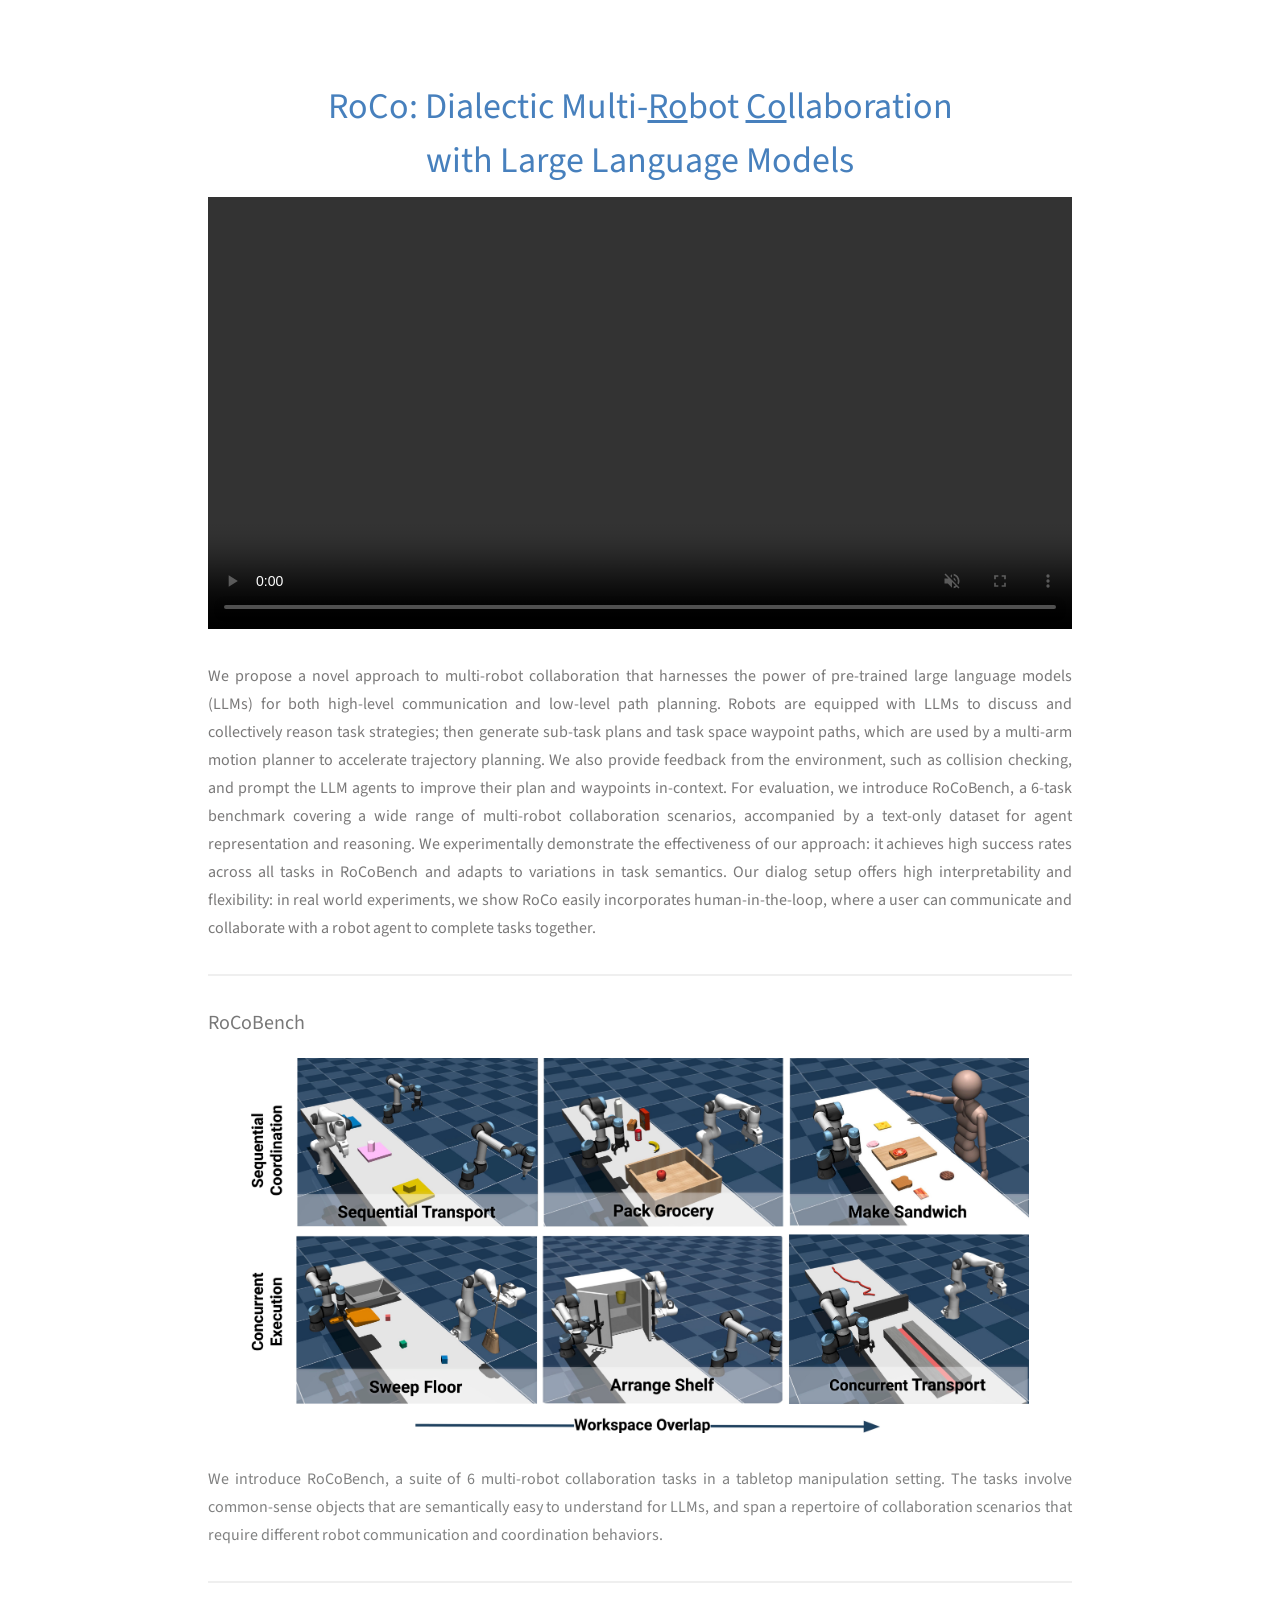
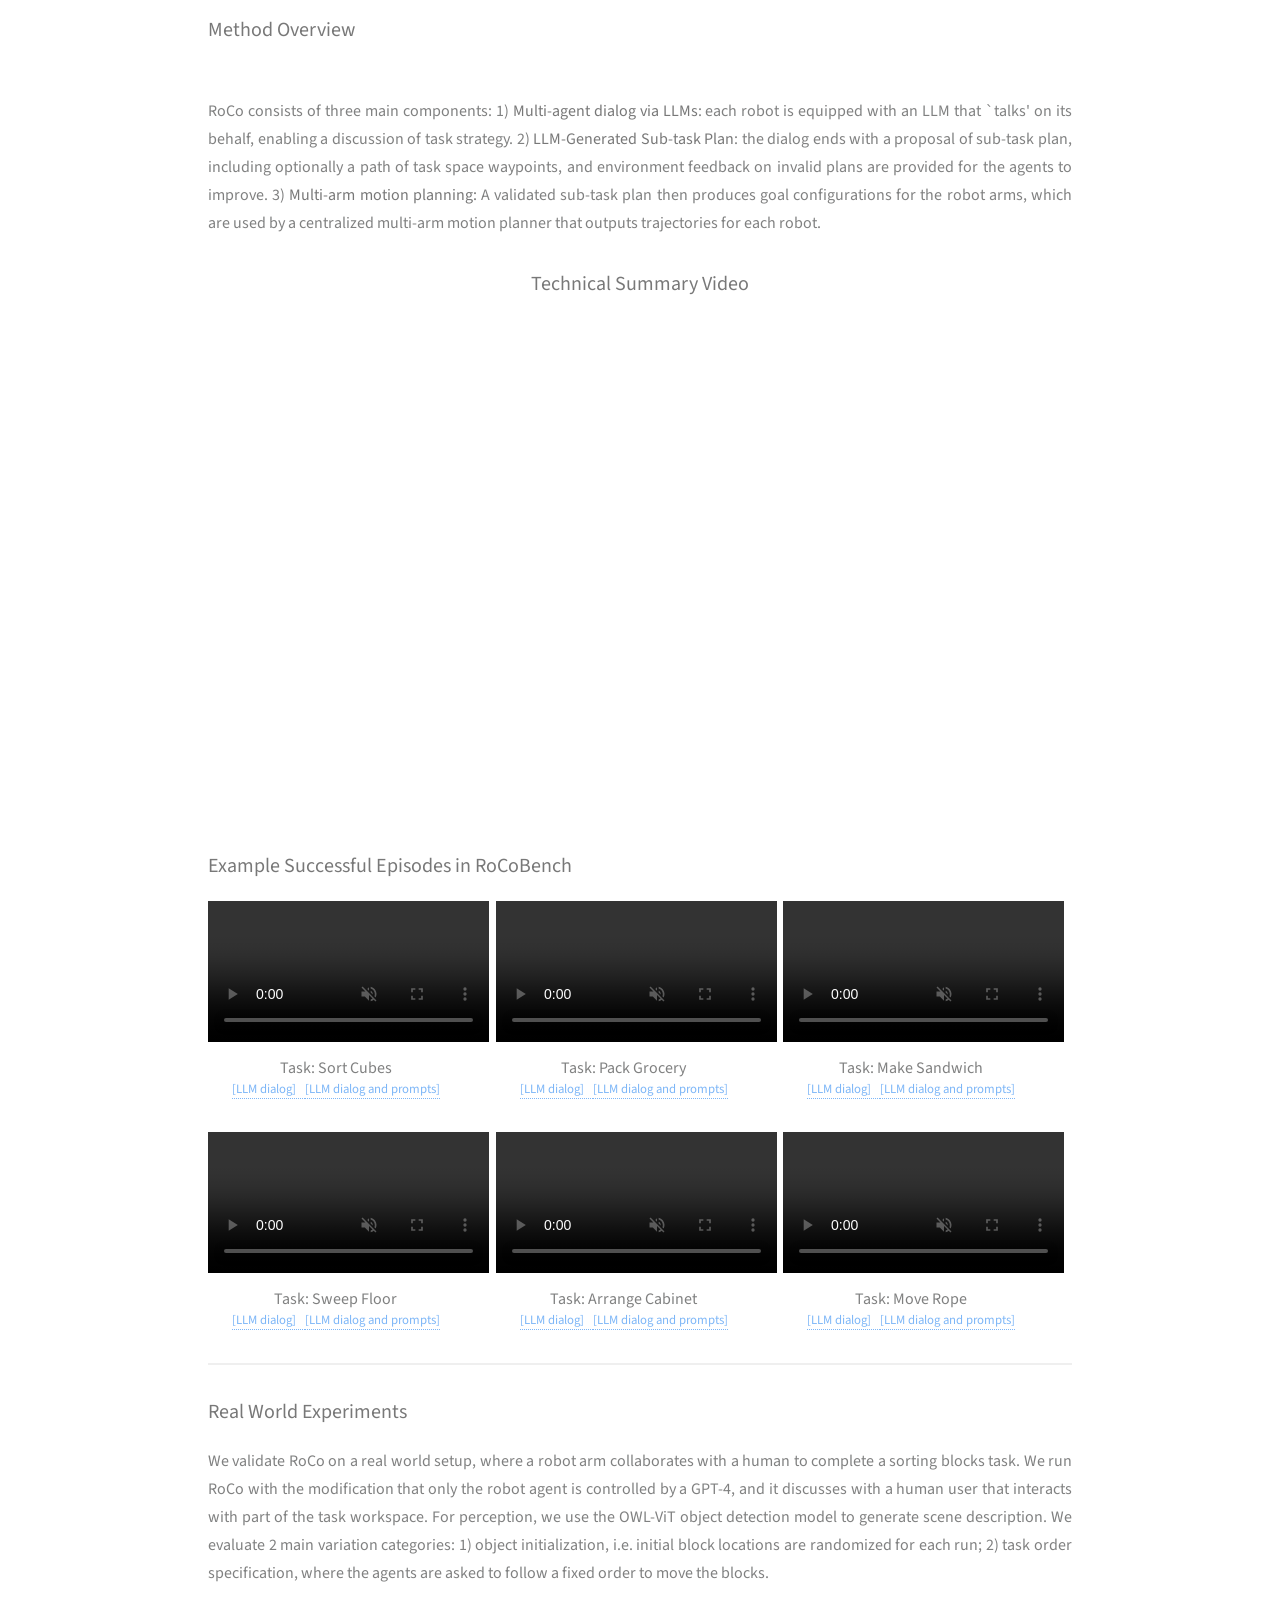
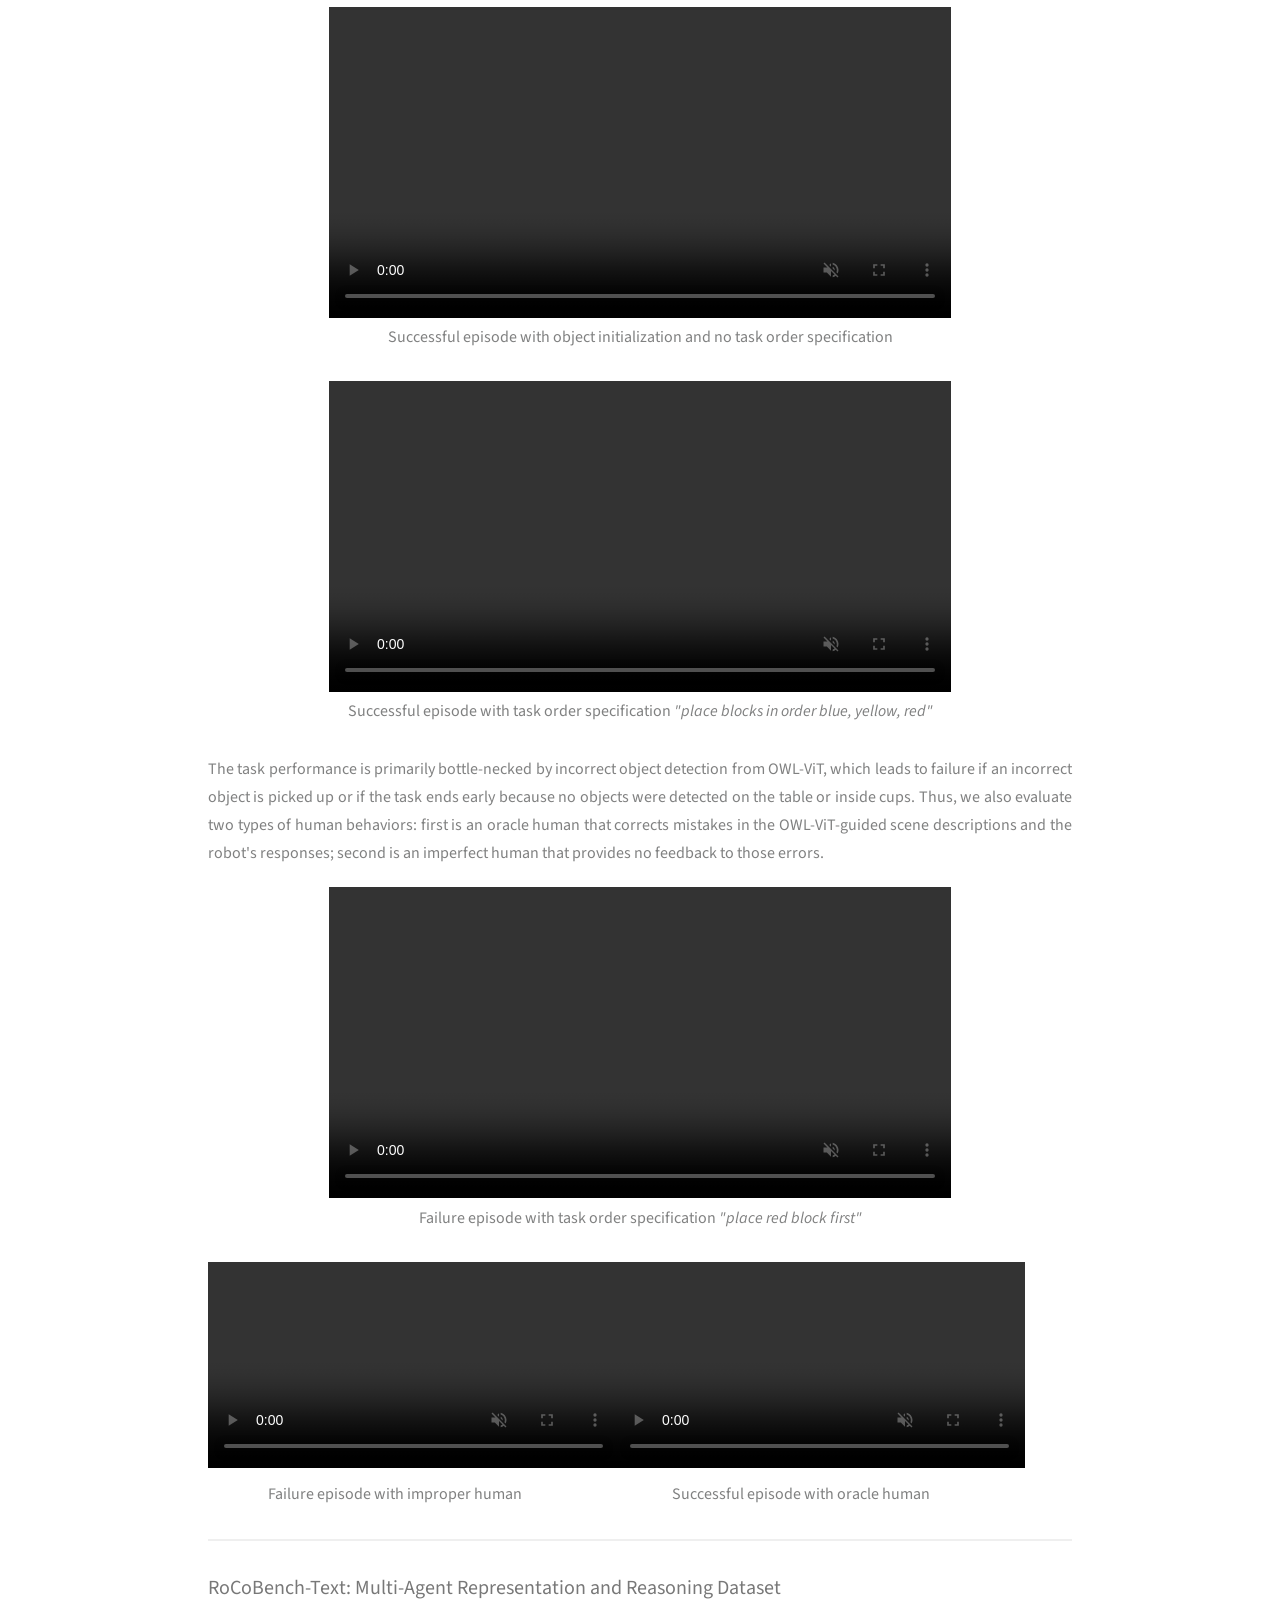
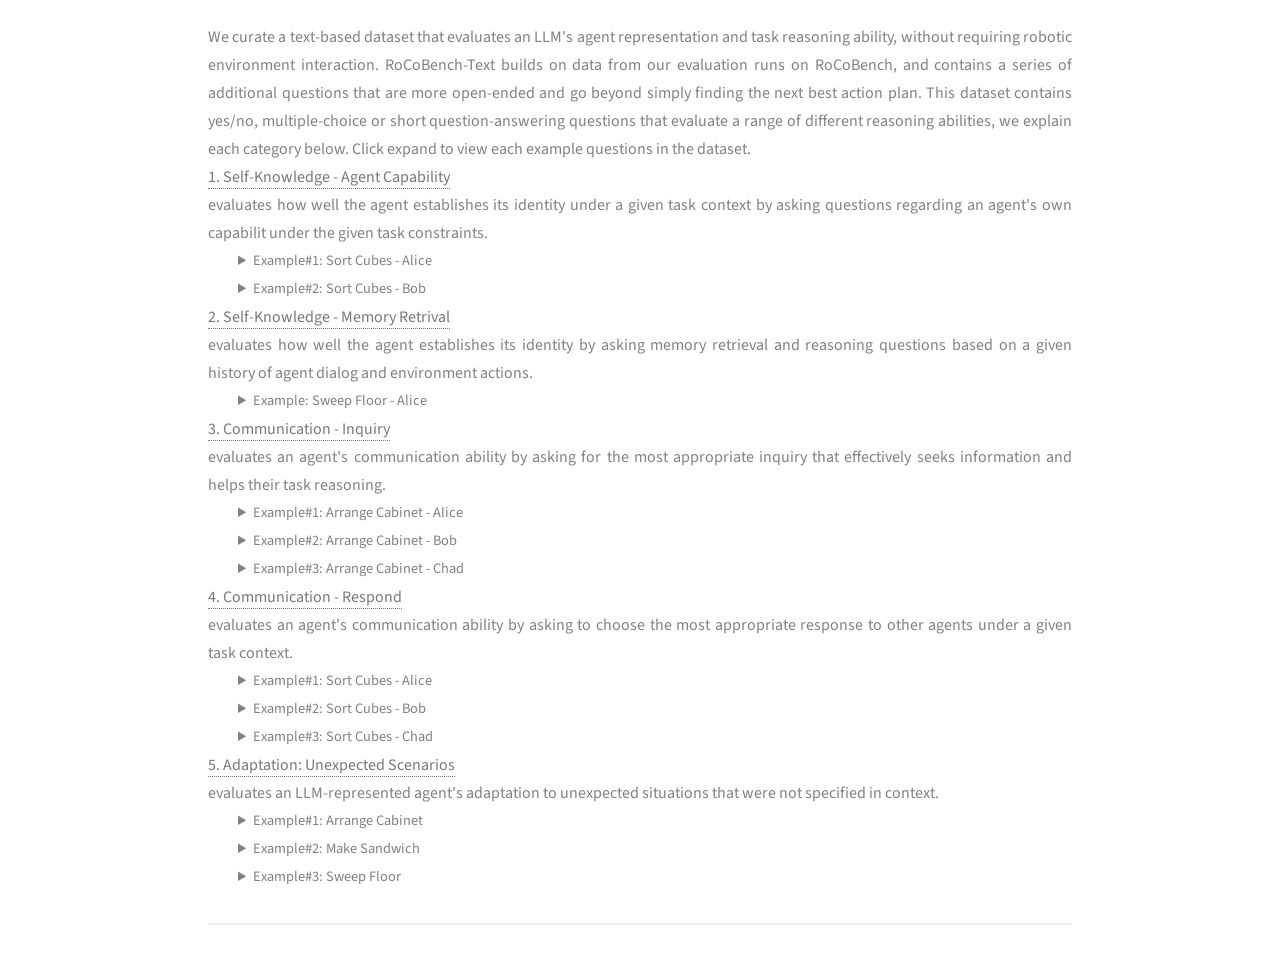
==== index.html @ efebc36d "small update" ====
<!DOCTYPE HTML>
<html>
	<head>
		<title>RoCo: Dialectic Multi-Robot Collaboration with Large Language Models</title>
		<link rel="icon" type="image/x-icon" href="favicon.ico?v=1"/>
		<meta charset="utf-8" />
		 <meta name="viewport" content="width=1000">
		<link rel="stylesheet" href="assets/css/main.css" />
		<!-- Global site tag (gtag.js) - Google Analytics -->
		<script async src="https://www.googletagmanager.com/gtag/js?id=G-W89SB0LDFH"></script>
		<script>
		window.dataLayer = window.dataLayer || [];
		function gtag(){dataLayer.push(arguments);}
		gtag('js', new Date());

		gtag('config', 'G-W89SB0LDFH');
		</script>

		<meta property="og:url"           content="https://project-roco.github.io" />
	    <meta property="og:type"          content="website" />
	    <meta property="og:title"         content="RoCo: Dialectic Multi-Robot Collaboration \\ with Large Language Models" />
	    <meta property="og:description"   content="Muli-robot collaboration using LLMs" />

	</head>
	<body id="top">

		<!-- Main -->
			<div id="main" style="padding-bottom:1em; padding-top: 5em; width: 60em; max-width: 70em; margin-left: auto; margin-right: auto; text-align: justify; color: #808181">
					<section id="four">
 
						<h1 style="text-align: center; color: #4780bd; font-size: 225%; margin-bottom: 0.25em;">RoCo: Dialectic Multi-<u>Ro</u>bot <u>Co</u>llaboration <br/> with Large Language Models</h1>
						<!-- TODO: remove names for submission!!!  -->
						<!-- <h3 style="text-align: center;">
							<a href="https://mandizhao.github.io">Mandi Zhao, &nbsp  </a>  
							<a href="https://www.linkedin.com/in/shreeyajain/">Shreeya Jain,  &nbsp  </a>
							<a href="https://www.cs.columbia.edu/~shurans/">Shuran Song  </a>
						</h3> -->

						<!-- <h3 style="text-align: center;"><p>Columbia University</p></h3> -->
						
						<!-- <h3 style="text-align: center;">
							<a href="https://arxiv.org/abs/2307.04738">Paper</a> | 
							&nbsp <a href="https://github.com/MandiZhao/robot-collab">Code</a>
						</p> -->
						
					    <span class="image fit" style="max-width: 100%; margin-top: 0.5em; margin-bottom: 1.5em; margin-left: auto; margin-right: auto">
							<!-- <img src="images/teaser.jpg" alt="" /> -->
							<video controls autoplay muted playsinline style="width: 100%;">
								<source src="roco-teaser-video-small.mp4" > </video>
						</span>
						<p style="color: #797878;"> We propose a novel approach to multi-robot collaboration that harnesses the power of pre-trained large language models (LLMs) for both high-level communication and low-level path planning. Robots are equipped with LLMs to discuss and collectively reason task strategies; then generate sub-task plans and task space waypoint paths, which are used by a multi-arm motion planner to accelerate trajectory planning. 
							We also provide feedback from the environment, such as collision checking, and prompt the LLM agents to improve their plan and waypoints in-context. For evaluation, we introduce RoCoBench, a 6-task benchmark covering a wide range of multi-robot collaboration scenarios, accompanied by a text-only dataset for agent representation and reasoning. 
							We experimentally demonstrate the effectiveness of our approach: it achieves high success rates across all tasks in RoCoBench and adapts to variations in task semantics. Our dialog setup offers high interpretability and flexibility: in real world experiments, we show RoCo easily incorporates human-in-the-loop, where a user can communicate and collaborate with a robot agent to complete tasks together.
						</p>
					  
						<!-- <h3>Paper & Code</h3> -->

						

						<!-- <div class="12u$"><a href="/"><span class="image fit" style="border: 1px solid; border-color: #888888;"><img src="images/paper-thumbnail.jpeg" alt="" /></span></a></div> -->
						
						<!-- Code is available on <a href="/">GitHub</a>. -->
						
						<!-- <hr>
						<h3>Team</h3>
						<section>
							<div class="box alt" style="margin-bottom: 1em;">
								<div class="row 50% uniform" style="width: 90%;">
									<div class="2u" style="font-size: 0.7em; line-height: 1.5em; text-align: center;"><a href="https://mandizhao.github.io/"><span class="image fit" style="margin-bottom: 0.5em;"><img src="images/mandi_thumbnail.jpg" alt="" style="border-radius: 50%;" /></span>Mandi Zhao</a></div>

									<div class="2u" style="font-size: 0.7em; line-height: 1.5em; text-align: center;"><a href="https://www.linkedin.com/in/shreeyajain/"><span class="image fit" style="margin-bottom: 0.5em;"><img src="images/shreeya_thumbnail.jpg" alt="" style="border-radius: 50%;" /></span>Shreeya Jain</a></div>
									
									<div class="2u" style="font-size: 0.7em; line-height: 1.5em; text-align: center;"><a href="https://www.cs.columbia.edu/~shurans/"><span class="image fit" style="margin-bottom: 0.5em;"><img src="images/shuran_thumbnail.jpg" alt="" style="border-radius: 50%;" /></span>Shuran Song</a></div>
									
								</div>
							</div>
						</section>
			 

						<hr>
						<h3>BibTeX</h3>
						<pre><code>
							@ </code></pre>

						<hr>
						<div class="row">
							<div class="12u$ 12u$(xsmall)" style="text-align: center;">
								<h3>Technical Summary Video</h3>
								<iframe id="match-video" width="640" height="360" style="margin-bottom: 2em; margin-left: auto; margin-right: auto; display:block;" src="https://www.youtube.com/embed/EJ98xBJZ9ek" frameborder="0" allowfullscreen></iframe>
							</div>
						</div> -->
						<hr>
						<h3>RoCoBench </h3>
						<div class="12u$">
							<span class="image fit" style="max-width: 90%; border: 0px solid; border-color: #888888; margin-left: auto; margin-right: auto">
								<img src="images/teaser.jpg" alt=""> 
							</span>
						</div>
						<p>
							We introduce RoCoBench, a suite of 6 multi-robot collaboration tasks in a tabletop manipulation setting. The tasks involve common-sense objects that are semantically easy to understand for LLMs, and span a repertoire of collaboration scenarios that require different robot communication and coordination behaviors.
						</p>
						
						<hr>
						<h3>Method Overview</h3>
						<div class="12u$">
							<span class="image fit" style="max-width: 100%; border: 0px solid; border-color: #888888; margin-left: auto; margin-right: auto">
								<img src="images/roco-method.jpg" alt="">
								<!-- <video controls autoplay muted playsinline style="width: 110%;" >
									<source src="roco-video-fig1.m4v" >
								</video> -->
					
							</span>
						</div>
						<p>
							RoCo consists of three main components: 1) <b>Multi-agent dialog via LLMs</b>: each robot is equipped with an LLM that `talks' on its behalf, enabling a discussion of task strategy. 2) <b>LLM-Generated Sub-task Plan</b>: the dialog ends with a proposal of sub-task plan, including optionally a path of task space waypoints, and environment feedback on invalid plans are provided for the agents to improve. 3) <b>Multi-arm motion planning:</b> A validated sub-task plan then produces goal configurations for the robot arms, which are used by a centralized multi-arm motion planner that outputs trajectories for each robot.
						</p>

						<div class="row">
							<div class="12u$ 12u$(xsmall)" style="text-align: center;">
								<h3>Technical Summary Video</h3>
								<!-- <iframe id="match-video" width="640" height="360" style="margin-bottom: 2em; margin-left: auto; margin-right: auto; display:block;" 
								src="https://www.youtube.com/embed/NoaDMlbrrWY" frameborder="0" allowfullscreen>
								</iframe> -->
								<iframe id="match-video" width="900" height="500" 
								style="margin-bottom: 2em; margin-left: auto; margin-right: auto; display:block; text-align: center; align-items: center; justify-content: center;" 
								src="https://www.youtube.com/embed/OW2bXeb80eE" frameborder="0" allowfullscreen>
								</iframe>
								
							</div>
						</div>

						
						<h3>Example Successful Episodes in RoCoBench</h3>
								<!-- <p>
								In this task, the robot needs to 
								<br>① Pickup a randomly placed mug and place it lip down (marked orange).
								<br>② Rotate the mug such that its handle is pointing left.
								</p>
								<video controls muted style="width: 97.6%; margin-left: 0%;" preload="metadata"><source src="videos/mug_flipping_20_web.mp4" type="video/mp4"> </video> -->
								<div class="box alt" style="margin-bottom: 1em;">
									<div class="row 33% uniform" style="width: 100%;">
										<div class="2u" style="font-size: 1em; line-height: 1.5em; text-align: center; width: 33.3%">
											<span class="image fit" style="margin-bottom: 0.5em;">
												<video controls autoplay muted playsinline style="width: 110%;" >
													<source src="demos/demo_sort_dialog_seed2/video_step_3_full_episode_6seconds.m4v" > </video>
											</span>
											Task: Sort Cubes
											<br>
											<h4 style="font-size: 0.8em; color: #7db6f7">
												<a href="demos/demo_sort_dialog_seed2/response_only.html">[LLM dialog] &nbsp 
											    <a href="demos/demo_sort_dialog_seed2/full_prompt_and_response.html">[LLM dialog and prompts]</a> 
											</h4>
											 
										</div>
										
										<div class="2u" style="font-size: 1em; line-height: 1.5em; text-align: center; width: 33.3%">
											<span class="image fit" style="margin-bottom: 0.5em;">
												<video controls autoplay muted playsinline style="width: 110%;">
													<source src="demos/demo_pack_dialogNoHistory_seed1/video_step_7_full_episode_6seconds.m4v" > </video>
											</span>
											Task: Pack Grocery
											<br>
											<h4 style="font-size: 0.8em; color: #7db6f7">
												<a href="demos/demo_pack_dialogNoHistory_seed1/response_only.html">[LLM dialog]  &nbsp
												<a href="demos/demo_pack_dialogNoHistory_seed1/full_prompt_and_response.html">[LLM dialog and prompts]</a>
											</h4> 
										</div>

										<div class="2u" style="font-size: 1em; line-height: 1.5em; text-align: center; width: 33.3%">
											<span class="image fit" style="margin-bottom: 0.5em;">
												<video controls autoplay muted playsinline style="width: 110%;">
													<source src="demos/demo_sandwich_dialog_seed8/video_step_7_full_episode_6seconds.m4v" > </video>
											</span>
											Task: Make Sandwich
											<br>
											<h4 style="font-size: 0.8em; color: #7db6f7">
												<a href="demos/demo_sandwich_dialog_seed8/response_only.html">[LLM dialog]  &nbsp
												<a href="demos/demo_sandwich_dialog_seed8/full_prompt_and_response.html" >[LLM dialog and prompts]</a>
											</h4>
											 
										</div>
							
									</div>
								</div> 
								<div class="box alt" style="margin-bottom: 1em;">
									<div class="row 30% uniform" style="width: 100%;">
										<div class="2u" style="font-size: 1em; line-height: 1.5em; text-align: center; width: 33.3%">
											<span class="image fit" style="margin-bottom: 0.5em;">
												<video controls autoplay muted playsinline style="width: 110%;" >
													<source src="demos/demo_sweep_dialog_seed0/video_step_6_full_episode_6seconds.m4v" > </video>
											</span>
											Task: Sweep Floor
											<br>
											<h4 style="font-size: 0.8em; color: #7db6f7">
												<a href="demos/demo_sweep_dialog_seed0/response_only.html">[LLM dialog]  &nbsp
												<a href="demos/demo_sweep_dialog_seed0/full_prompt_and_response.html">[LLM dialog and prompts]</a>
											</h4>
										</div>
										
										<div class="2u" style="font-size: 1em; line-height: 1.5em; text-align: center; width: 33.3%">
											<span class="image fit" style="margin-bottom: 0.5em;">
												<video controls autoplay muted playsinline style="width: 110%;">
													<source src="demos/demo_cabinet_dialog_seed5/video_step_3_full_episode_6seconds.m4v" > </video>
											</span>
											Task: Arrange Cabinet
											<br>
											<h4 style="font-size: 0.8em; color: #7db6f7">
												<a href="demos/demo_cabinet_dialog_seed5/response_only.html">[LLM dialog]  &nbsp
												<a href="demos/demo_cabinet_dialog_seed5/full_prompt_and_response.html">[LLM dialog and prompts]</a>
											</h4>
										</div>

										<div class="2u" style="font-size: 1em; line-height: 1.5em; text-align: center; width: 33.3%">
											<span class="image fit" style="margin-bottom: 0.5em;">
												<video controls autoplay muted playsinline style="width: 110%;">
													<source src="demos/demo_rope_dialog_seed4/video_step_2_full_episode_6seconds.m4v" > </video>
											</span>
											Task: Move Rope
											<br>
											<h4 style="font-size: 0.8em; color: #7db6f7">
												<a href="demos/demo_rope_dialog_seed4/response_only.html">[LLM dialog]  &nbsp
												<a href="demos/demo_rope_dialog_seed4/full_prompt_and_response.html">[LLM dialog and prompts]</a>
											</h4>
										</div>
							
									</div>
								</div>
						<hr>
						<h3>Real World Experiments</h3>
						<div style="margin-bottom:20px">
							We validate RoCo on a real world setup, where a robot arm collaborates with a human to complete a sorting blocks task.
							We run RoCo with the modification that only the robot agent is controlled by a GPT-4, and it discusses with a human user that interacts with part of the task workspace.  
							For perception, we use the OWL-ViT object detection model to generate scene description.
							We evaluate 2 main variation categories: 1) object initialization, i.e. initial block locations are randomized for each run; 2) task order specification, where the agents are asked to follow a fixed order to move the blocks. 
						</div>
						<div class="12u$" style="font-size: 1em; line-height: 1.5em; text-align: center">
							<span class="image fit" style="max-width: 80%; border: 0px solid; border-color: #888888; margin-left: auto; margin-right: auto">
								<video controls autoplay loop muted style="width: 90%; display: inline-block">
									<source src="demos-real/1-no-order-faster.mp4" type="video/mp4">
								</video>
								<p>Successful episode with object initialization and no task order specification</p>
							</span>
						</div>
						<div class="12u$" style="font-size: 1em; line-height: 1.5em; text-align: center">
							<span class="image fit" style="max-width: 80%; border: 0px solid; border-color: #888888; margin-left: auto; margin-right: auto">
								<video controls autoplay loop muted style="width: 90%; display: inline-block">
									<source src="demos-real/2-order-faster.mp4" type="video/mp4">
								</video>
								<p>Successful episode with task order specification <i>"place blocks in order blue, yellow, red"</i></p>
							</span>
						</div>
						<div style="margin-bottom: 20px">
							The task performance is primarily bottle-necked by incorrect object detection from OWL-ViT, which leads to failure if an incorrect object is picked up or if the task ends early because no objects were detected on the table or inside cups.
							Thus, we also evaluate two types of human behaviors: first is an oracle human that corrects mistakes in the OWL-ViT-guided scene descriptions and the robot's responses; second is an imperfect human that provides no feedback to those errors. 
						</div>
						<div class="12u$" style="font-size: 1em; line-height: 1.5em; text-align: center">
							<span class="image fit" style="max-width: 80%; border: 0px solid; border-color: #888888; margin-left: auto; margin-right: auto">
								<video controls autoplay loop muted style="width: 90%; display: inline-block">
									<source src="demos-real/3-failure-analysis.mp4" type="video/mp4">
								</video>
								<p>Failure episode with task order specification <i>"place red block first"</i></p>
							</span>
						</div>

						<div class="box alt" style="margin-bottom: 1em;">
							<div class="row 45% uniform" style="width: 100%;">
								<div class="2u" style="font-size: 1em; line-height: 1.5em; text-align: center; width: 47%">
									<span class="image fit" style="margin-bottom: 0.5em;">
										<video controls autoplay muted playsinline style="width: 110%;" >
											<source src="demos-real/4-failure-analysis.mp4" > </video>
									</span>
									Failure episode with improper human
								</div>
								
								<div class="2u" style="font-size: 1em; line-height: 1.5em; text-align: center; width: 47%">
									<span class="image fit" style="margin-bottom: 0.5em;">
										<video controls autoplay muted playsinline style="width: 110%;">
											<source src="demos-real/4-failure-analysis-oracle.mp4" > </video>
									</span>
									Successful episode with oracle human
								</div>
							</div>
						</div>
							
						<hr>
						<!-- <div>
							<span class="image fit" style="max-width: 22%; display: inline-block">
								<img src="images/real-interact.jpg" alt="">
							</span>
							<video id="1x_speed" controls autoplay loop muted style="width: 50%; display: inline-block"><source src="images/videos/real-world-reasoning.mp4" type="video/mp4"></video>
							<span class="image fit" style="max-width: 22%; display: inline-block">
								<img src="images/real-reason.jpg" alt="">
							</span>
						</div> -->
						<!-- <div>
							<img style="width: 24%" src="images/real-interact.jpg" alt="">
							<video id="1x_speed" controls autoplay loop muted style="width: 50%; display: inline-block"><source src="images/videos/real-world-reasoning.mp4" type="video/mp4"></video>
							<img style="width: 23.8%" src="images/real-reason.jpg" alt="">
						</div>

						<p>We test the trained model on a real-world busyboard with robot interactions.
						   We show that our model is able to infer the action affordances from real-world visual observations and reason inter-object functional relations through robot interactions.
						   The video shows reasoning result with respect to interaction steps; the right image shows reasoning result on a few more configurations.
						   More details can be found in the supplementary materials.
						</p> -->
						
						<h3> RoCoBench-Text: Multi-Agent Representation and Reasoning Dataset </h3>
							<div>We curate a text-based dataset that evaluates an LLM's agent representation and task reasoning ability, without requiring robotic environment interaction. 
								RoCoBench-Text builds on data from our evaluation runs on RoCoBench, and contains a series of additional questions that are more open-ended and go beyond simply finding the next best action plan.
								This dataset contains yes/no, multiple-choice or short question-answering questions that evaluate a range of different reasoning abilities, we explain each category below. Click expand to view each example questions in the dataset.
							</div>
							
								<a style="color: #787878; font-size: 1em;">
								1. Self-Knowledge - Agent Capability </a> 
								<div>
									evaluates how well the agent establishes its identity under a given task context by asking questions regarding an agent's own capabilit under the given task constraints. 
								</div>
									<details>
										<summary style="font-size: 0.9em; margin-left: 30px;">
											Example#1: Sort Cubes - Alice</summary>
										<p style="font-size: 0.9em;  line-height: 1.2em; ">
											### System Prompt ### <br>
											7 panels on the table, ordered left to right: panel1,...,panel7. They form a straight assembly line, panel1 is closed to panel2 and farthest from panel7.<br>
											You are robot Alice in front of panel2. You are collaborating with Bob, Chad to sort cubes into their target panels. The task is NOT done until all three cubes are sorted.<br>
											At current round:<br>
											blue_square is on panel5<br>
											pink_polygon is on panel7<br>
											yellow_trapezoid is on panel1<br>
											Your goal is to place blue_square on panel2, but you can only reach panel1, panel2, panel3: this means you can only pick cubes from these panels, and can only place cubes on these panels.<br>
											Never forget you are Alice! Never forget you can only reach panel1, panel2, panel3!<br>
											<br>
											### User Prompt ### <br>
											You are Alice. List all panels that are out of your reach. Think step-by-step. Answer with a list of panel numbers, e.g. [1, 2] means you can't reach panel 1 and 2.<br>
											<br>
											### Solution ### <br> 
											<a style="color: #787878; background-color: #e1f8d1;"> 
											[4, 5, 6, 7]</a><br> 
										</p> 
									</details>
									<details>
										<summary style="font-size: 0.9em; margin-left: 30px;">
											Example#2: Sort Cubes - Bob</summary>
										<p style="font-size: 0.9em;  line-height: 1.2em; ">
											### System Prompt ### <br>
											7 panels on the table, ordered left to right: panel1,...,panel7. They form a straight assembly line, panel1 is closed to panel2 and farthest from panel7.<br>
											You are robot Bob in front of panel4. You are collaborating with Alice, Chad to sort cubes into their target panels. The task is NOT done until all three cubes are sorted.<br>
											At current round:<br>
											blue_square is on panel5<br>
											pink_polygon is on panel7<br>
											yellow_trapezoid is on panel3<br>
											Your goal is to place pink_polygon on panel4, but you can only reach panel3, panel4, panel5: this means you can only pick cubes from these panels, and can only place cubes on these panels.<br>
											Never forget you are Bob! Never forget you can only reach panel3, panel4, panel5!<br>
											<br>
											### User Prompt ### <br>
											You are Bob. At the current round, which cube(s) among blue_square,pink_polygon,yellow_trapezoid can you reach? Think step-by-step.
											Answer with a list of all cube names that you can reach, answer None if you can't reach any cube.
											<br>
											### Solution ### <br> 
											<a style="color: #787878; background-color: #e1f8d1;"> 
											blue_square, yellow_trapezoid </a><br> 
										</p> 
									</details>
					
							<a style="color: #787878;">
								2. Self-Knowledge - Memory Retrival </a>
								<div>
									evaluates how well the agent establishes its identity by asking memory retrieval and reasoning questions based on a given history of agent dialog and environment actions.
								</div>
								<details>
									<summary style="font-size: 0.9em; margin-left: 30px;">
										Example: Sweep Floor - Alice</summary>
									<p style="font-size: 0.8em;  line-height: 1.2em; ">
										### System Prompt ### <br> 
										[History] <br>
										== Round#0 == <br>
										[Chat History] <br>
										[Alice]: <br>
										Bob, let's sweep up the blue_cube first since it's closest to me. I'll MOVE to the blue_cube, and you should do the same. After that, we can proceed with the SWEEP action. What do you think?<br>
										[Bob]:<br>
										Alice, I think we should go for the green_cube first since it's closer to me. Let's both MOVE to the green_cube, and then we can SWEEP it up. What do you think?<br>
										<br>
										NAME Bob ACTION MOVE green_cube<br>
										PROCEED<br>
										[Alice]:<br>
										Bob, I understand the green_cube is closer to you, but the blue_cube is closer to me and we can save time by going for it first. Let's both MOVE to the blue_cube, and then we can SWEEP it up. What do you think?<br>
										<br>
										NAME Alice ACTION MOVE blue_cube<br>
										PROCEED<br>
										[Bob]:<br>
										Alice, I see your point. Let's both MOVE to the blue_cube first, and then we can SWEEP it up.<br>
										<br>
										NAME Bob ACTION MOVE blue_cube<br>
										PROCEED<br>
										[Alice]:<br>
										EXECUTE<br>
										NAME Alice ACTION MOVE blue_cube<br>
										NAME Bob ACTION MOVE blue_cube<br>
										[Executed Action]<br>
										Alice: MOVE blue_cube<br>
										Bob: MOVE blue_cube<br>
										== Round#1 ==<br>
										[Omitted]<br>
										== Round#2 ==<br>
										[Omitted] <br>
										== Current Round ==<br> 
										You are a robot called Alice, and you are collaborating with Bob to sweep up all the cubes on the table.<br>
										You hold a dustpan.<br>
										To sweep up a cube, you and Bob must get close to it by MOVE to opposite sides of the same cube. You must WAIT at the same cube while Bob SWEEPs.<br>
										Talk with Bob to coordinate together and decide which cube to sweep up first.<br>
										At the current round:<br>
										Your gripper is at (0.8, 0.1, 0.2), holding dustpan, in front of green_cube with distance: 0.31<br>
										red_cube is at (0.8, 0.3, 0.2), inside dustpan;<br>
										green_cube is at (1.0, 0.6, 0.2), on the table;<br>
										blue_cube is at (0.7, 0.3, 0.2), inside dustpan;<br> 
										<br>
										### User Prompt ### <br>
										You are Alice. Based on [History] and all the past executed actions, what's the exact order of cubes that got swept into the dustpan? List them in the exact order, first to last, don't list cubes that are not swept yet. For example, output 'yellow_cube, blue_cube'. Think step-by-step.<br>
										### Solution ### <br>
										<a style="color: #787878; background-color: #e1f8d1;"> 
										blue_cube, red_cube</a><br>
									</p> 
								</details>


							<a style="color: #787878">
							3. Communication - Inquiry </a>
							<div>
								evaluates an agent's communication ability by asking for the most appropriate inquiry that effectively seeks information and helps their task reasoning.
							</div>	
								<details>
									<summary style="font-size: 0.9em; margin-left: 30px;">
										Example#1: Arrange Cabinet - Alice</summary>
									<p style="font-size: 0.9em;  line-height: 1.2em; ">
										### System Prompt ### <br>
										You are a robot Alice, collaborating with Bob, Chad to pick a mug and a cup out of cabinet, and place them on correct coasters. <br>
										Both left and right cabinet doors should be opened and held open, while anything inside can be picked. You must coordinate together to complete the task. <br>
										Remember that you can only reach left_door_handle, mug, cup<br>
										At current round: <br>
										left door is open, right door is open,<br>
										mug is inside cabinet; cup is inside cabinet;<br>
										Your gripper is holding left_door_handle,<br>
										Bob's gripper is holding right_door_handle,<br>
										Chad's gripper is holding nothing,<br>
										<br>
										### User Prompt ### <br>
										You are thinking about picking right_door_handle. Who and what should you ask to confirm this action? <br>
										Reason about the task and select the best response from the options below. You must first output a single option number, then give a very short, one-line reason for why you choose it. For example: output '[A] because it's the most appropriate.'<br> 
										[A] tell others about this plan because you are free and right_door_handle is within your reach.<br>
										<a style="color: #787878; background-color: #e1f8d1;"> 
										[B] since right_door_handle is not within your reach, you ask if Bob or Chad can reach it.</a><br>
										[C] you can reach right_door_handle, but your gripper is occupied, so you ask if Bob or Chad can help since they are free.<br>
										[D] all three of your grippers are occupied, so it's better to wait until later.<br>
									</p> 
								</details>
								<details>
									<summary style="font-size: 0.9em; margin-left: 30px;">
										Example#2: Arrange Cabinet - Bob</summary>
									<p style="font-size: 0.9em;  line-height: 1.2em; ">
										### System Prompt ### <br>
										You are a robot Bob, collaborating with Alice, Chad to pick a mug and a cup out of cabinet, and place them on correct coasters.<br>
										Both left and right cabinet doors should be opened and held open, while anything inside can be picked. You must coordinate together to complete the task.<br>
										Remember that you can only reach right_door_handle<br>
										At current round:<br>
										left door is closed, right door is closed,<br>
										mug is inside cabinet; cup is inside cabinet;<br>
										Alice's gripper is holding nothing,<br>
										Your gripper is holding nothing,<br>
										Chad's gripper is holding nothing<br>
										<br>
										### User Prompt ### <br>
										You are thinking about picking right_door_handle. Who and what should you ask to confirm this action?<br>
										Reason about the task and select the best response from the options below. You must first output a single option number, then give a very short, one-line reason for why you choose it. For example: output '[A] because it's the most appropriate.'<br>
										<a style="color: #787878; background-color: #e1f8d1;"> 
											[A] tell others about this plan because you are free and right_door_handle is within your reach.
										</a><br>
										[B] since right_door_handle is not within your reach, you ask if Alice or Chad can reach it.<br>
										[C] you can reach right_door_handle, but your gripper is occupied, so you ask if Alice or Chad can help since they are free.<br>
										[D] all three of your grippers are occupied, so it's better to wait until later.<br>
									</p> 
								</details>
								<details>
									<summary style="font-size: 0.9em; margin-left: 30px;">
										Example#3: Arrange Cabinet - Chad</summary>
									<p style="font-size: 0.9em;  line-height: 1.2em; ">
										### System Prompt ### <br>
										You are a robot Chad, collaborating with Alice, Bob to pick a mug and a cup out of cabinet, and place them on correct coasters.<br>
										Both left and right cabinet doors should be opened and held open, while anything inside can be picked. You must coordinate together to complete the task.<br>
										Remember that you can only reach right_door_handle, mug, cup<br>
										At current round:<br>
										left door is closed, right door is closed,<br>
										mug is inside cabinet; cup is inside cabinet;<br>
										Alice's gripper is holding nothing,<br>
										Bob's gripper is holding nothing,<br>
										Your gripper is holding nothing,<br>
										<br>
										### User Prompt ### <br>
										You are thinking about picking right_door_handle. Who and what should you ask to confirm this action?<br>
										Reason about the task and select the best response from the options below. You must first output a single option number, then give a very short, one-line reason for why you choose it. For example: output '[A] because it's the most appropriate.'<br>
										<a style="color: #787878; background-color: #e1f8d1;"> 
											[A] tell others about this plan because you are free and right_door_handle is within your reach.
										</a><br>
										[B] since right_door_handle is not within your reach, you ask if Alice or Bob can reach it.<br>
										[C] you can reach right_door_handle, but your gripper is occupied, so you ask if Alice or Bob can help since they are free.<br>
										[D] all three of your grippers are occupied, so it's better to wait until later.<br>
									</p> 
								</details>

							<a style="color: #787878">
								4. Communication - Respond </a>
								<div>
									evaluates an agent's communication ability by asking to choose the most appropriate response to other agents under a given task context.
								</div>	
								<details>
									<summary style="font-size: 0.9em; margin-left: 30px;">
										Example#1: Sort Cubes - Alice</summary>
									<p style="font-size: 0.9em;  line-height: 1.2em; ">
										### System Prompt ### <br>
										7 panels on the table, ordered left to right: panel1,...,panel7. They form a straight assembly line, panel1 is closed to panel2 and farthest from panel7.<br>
										You are a robot Alice in front of panel2. You are collaborating with Bob, Chad to sort cubes into their target panels. The task is NOT done until all three cubes are sorted.<br>
										At current round:<br>
										blue_square is on panel3<br>
										pink_polygon is on panel3<br>
										yellow_trapezoid is on panel5<br>
										Your goal is to place blue_square on panel2, but you can only reach panel1, panel2, panel3: this means you can only pick cubes from these panels, and can only place cubes on these panels.<br>
										You can help others by moving other cubes that are within your reachable panels.<br>
										<br>
										### User Prompt ### <br>
										You are Alice. Chad needs to put yellow_trapezoid on panel6, and asked you for help.<br>
										How should you respond? Think step-by-step, remember you can only reach panel1, panel2, panel3. If you can help, answer YES and propose a consice plan to help. If you can't help, you must answer NO.<br>
										YES <br>
										<a style="color: #787878; background-color: #e1f8d1;">NO</a><br>
									</p> 
								</details>
								<details>
									<summary style="font-size: 0.9em; margin-left: 30px;">
										Example#2: Sort Cubes - Bob</summary>
									<p style="font-size: 0.9em;  line-height: 1.2em; ">
										### System Prompt ### <br>
										7 panels on the table, ordered left to right: panel1,...,panel7. They form a straight assembly line, panel1 is closed to panel2 and farthest from panel7.<br>
										You are a robot Bob in front of panel4. You are collaborating with Alice, Chad to sort cubes into their target panels. The task is NOT done until all three cubes are sorted.<br>
										At current round:<br>
										blue_square is on panel3<br>
										pink_polygon is on panel3<br>
										yellow_trapezoid is on panel5<br>
										Your goal is to place pink_polygon on panel4, but you can only reach panel3, panel4, panel5: this means you can only pick cubes from these panels, and can only place cubes on these panels.
										You can help others by moving other cubes that are within your reachable panels.<br>
										<br>
										### User Prompt ### <br>
										You are Bob. Chad needs to put yellow_trapezoid on panel6, and asked you for help.<br>
										How should you respond? Think step-by-step, remember you can only reach panel1, panel2, panel3. If you can help, answer YES and propose a consice plan to help. If you can't help, you must answer NO.<br>
										
										<a style="color: #787878; background-color: #e1f8d1;">YES</a><br>
										NO<br>
									</p> 
								</details>
								<details>
									<summary style="font-size: 0.9em; margin-left: 30px;">
										Example#3: Sort Cubes - Chad</summary>
									<p style="font-size: 0.9em;  line-height: 1.2em; ">
										### System Prompt ### <br>
										7 panels on the table, ordered left to right: panel1,...,panel7. They form a straight assembly line, panel1 is closed to panel2 and farthest from panel7.<br>
										You are a robot Chad in front of panel6. You are collaborating with Alice, Bob to sort cubes into their target panels. The task is NOT done until all three cubes are sorted.<br>
										At current round:<br>
										blue_square is on panel3<br>
										pink_polygon is on panel3<br>
										yellow_trapezoid is on panel5<br>
										Your goal is to place yellow_trapezoid on panel6, but you can only reach panel5, panel6, panel7: this means you can only pick cubes from these panels, and can only place cubes on these panels.
										You can help others by moving other cubes that are within your reachable panels.<br>
										UserPrompt<br>
										<br>
										### User Prompt ### <br>
										You are Chad. Bob needs to put pink_polygon on panel4, and asked you for help.<br>
										How should you respond? Think step-by-step, remember you can only reach panel1, panel2, panel3. If you can help, answer YES and propose a consice plan to help. If you can't help, you must answer NO.<br>
										YES<br>
										<a style="color: #787878; background-color: #e1f8d1;">NO</a><br>
										
									</p> 
								</details>

							<a style="color: #787878">
							5. Adaptation: Unexpected Scenarios</a>
							<div>
								evaluates an LLM-represented agent's adaptation to unexpected situations that were not specified in context. 
							</div>
							<details>
								<summary style="font-size: 0.9em; margin-left: 30px;">
									Example#1: Arrange Cabinet</summary>
								<p style="font-size: 0.9em;  line-height: 1.2em; ">
									### System Prompt ###<br>
									You are a robot Alice, collaborate with Bob, Chad to pick a mug and a cup out of cabinet, and place them on correct coasters. 
									Both left and right cabinet doors should be OPENed and held open, while anything inside can be PICKed. You must coordinate to complete the task most efficiently while avoiding collision.
									You can only reach left_door_handle, mug, cup. <br>
									At current round: left door is open, right door is open, mug is inside cabinet; cup is inside cabinet. 
									Your gripper is holding left_door_handle, Bob's gripper is holding right_door_handle, Chad's gripper is holding nothing. <br>
									<br>
									### User Prompt ###<br>
									You are Alice. Your gripper is stuck at holding left_door_handle and can't move anywhere else. What would you say to Bob and Chad? Select exactly one option from below. You must output a single option number (e.g. [D], then give a very short, one-line reason for why you choose it.
									Options: <br>
									<a style="color: #787878; background-color: #e1f8d1;">[A]: My gripper is stuck but it shouldn't affect us completing the task, since I need to hold the left door open.</a> <br>
									[B]: Guys, my gripper is stuck, we can't complete the task anymore.<br>
									[C]: Guys, I need to fix my stuck gripper, please pause and wait for me.</p> 
							</details>
							<details >
								<summary style="font-size: 0.9em; margin-left: 30px;">
									Example#2: Make Sandwich</summary>
								<p style="font-size: 0.9em;  line-height: 1.2em; "> 
									### System Prompt ###<br>
									You are a robot Dave, collaborating with Chad to make a [vegetarian_sandwich].
									Food items must be stacked following this order: bread_slice1, tomato, cheese, cucumber, bread_slice2, where bread_slice1 must be PUT on cutting_board.
									You must stay on left side of the table! This means you can only PICK food from left side, and Chad can only PICK from the other side.
									Only one robot can PUT at a time, so you must coordinate with Chad.
									At the current round: You can see these food items are on your reachable side:<br>
									bread_slice1: on cutting_board<br>
									bacon: on your side<br>
									cheese: atop tomato<br>
									tomato: atop bread_slice1<br>
									cucumber: atop cheese<br>
									Your gripper is holding bread_slice2<br>
									<br>
									### User Prompt ###<br>
									You are Dave. Chad said he just saw bread_slice2 sitting on his side of the table. What should you say to Chad? 
									Select exactly one option from below. You must first output a single option number (e.g. [D]), then give a very short, one-line reason for why you choose it.
									Options:
									[A]: Sounds good Chad, go ahead and pick it up.<br>
									<a style="color: #787878; background-color: #e1f8d1;">[B]: I suggest we use my slice since I already have it in my gripper, it would finish the task faster.</a><br>
									[C]: Thanks Chad, you can pick and place it to finish the sandwich since I don't have bread_slice2 on my side. <br> 
							</details>
							<details >
								<summary style="font-size: 0.9em; margin-left: 30px;">
									Example#3: Sweep Floor</summary>
								<p style="font-size: 0.9em;  line-height: 1.2em; "> 
									### System Prompt ###<br>
									You are a robot called Bob, and you are collaborating with Alice to sweep up all the cubes on the table.<br>
									You hold a broom and Alice holds a dustpan. To sweep up a cube, you and Alice must get close to it by MOVE to opposite sides of the same cube. You must move to the same cube as Alice before she sweeps it up. Then Alice can dump the cubes into trash_bin.<br>
									Talk with Alice to coordinate together and decide which cube to sweep up first.<br>
									At the current round: red_cube is on the table; green_cube is on the table; blue_cube is on the table<br>
									<br>
									### User Prompt ### <br>
									You are Bob. Alice just told you the trash_bin is too far for her to dump the cubes, but the trash_bin is within your reach. What would you say to Alice? Reason about the task and select the best response from the three options below. You must first output a single option number, then give a very short, one-line reason for why you choose it. For example: output '[A] because it gives the most appropriate response.' Options:<br>
									[A]: Alice, since I can reach the trash_bin, I will do the dumping instead.<br>
									[B]: Alice, since my gripper is free, I can help you move the trasn_bin closer.<br>
									<a style="color: #787878; background-color: #e1f8d1;">
									[C]: Alice, I can help you move trash_bin closer to you, but first I need to put my broom down.</a><br> 
							</details>
							 
						<!-- <p>Compared to the predictive agent which relies on correct future state predictions from the dynamics model, the relation agent generalizes better on novel objects. 
							However, the relation agent struggles in handling one-to-many relations since it cannot infer the exact action position and direction. 
							Our method(BusyBot) combines the advantages of both agents.
						</p>
						
						<hr>
						<h3>Applications in Simulation Home Environments</h3>
						<div class="12u$">
							<span class="image fit" style="max-width: 80%; border: 0px solid; border-color: #888888; margin-left: auto; margin-right: auto">
								<img src="images/room.jpg" alt="">
							</span>
						</div>
						<p>To demonstrate the learned skills can be applied beyond the BusyBoard environment, we further test our reasoning model in 2 kitchen scenes from <a href="https://ai2thor.allenai.org/">AI2THOR</a>. 
							We observe that the trained reasoning model from BusyBot is able to infer the correct inter-object relations through interactions, without the need of fine-tuning.
							The result demonstrates the generalization ability of our proposed environment and algorithm to new domains and applications.
						</p> -->

						<!-- <div class="12u$">
							<span class="image fit" style="max-width: 80%; border: 0px solid; border-color: #888888; margin-left: auto; margin-right: auto">
								<img src="images/sim-novel-config-goal-conditioned.jpg" alt="">
							</span>
						</div>
						<p>More results on busyboards with novel configurations and seen object instances. The predictive agent achieves better performance on one-to-many tasks with seen object instances by leveraging future predictions to select the correct action to apply on the trigger object. In contrast, the relation agent can only identify the trigger object but not the exact action (e.g., which link to interact with or which direction to push).
						</p>
						<div class="12u$">
							<span class="image fit" style="max-width: 80%; border: 0px solid; border-color: #888888; margin-left: auto; margin-right: auto">
								<img src="images/sim-novel-object-goal-conditioned.jpg" alt="">
							</span>
						</div>
						<p>More results on busyboards with novel configurations and novel object instances. The relation agent performs slightly better than the predictive agent on boards with novel objects, when the dynamics model fails to predict the correct next state. This shows that inter-object functional relationship can generalize to scenarios when future predictions are not reliable enough to assist planning. -->
 

						<hr>
						<!-- <h3>Acknowledgements</h3>
						<p>
							This work was supported in part by NSF Award #2143601, #2037101, and #2132519. We would like to thank Google for the UR5 robot hardware.  The views and conclusions contained herein are those of the authors and should not be interpreted as necessarily representing the official policies, either expressed or implied, of the sponsors. 
							The authors would like to thank Zeyi Liu, Zhenjia Xu, Huy Ha, Cheng Chi, Samir Gadre, Mengda Xu, and Dominik Bauer for their fruitful discussions throughout the project and for providing helpful feedback on initial drafts of the manuscript.
						</p>
						<hr>
						<h3>BibTeX</h3>  -->
<!-- <pre class="bibtex"> 
<code>@misc{mandi2023roco,
	title={RoCo: Dialectic Multi-Robot Collaboration with Large Language Models}, 
	author={Zhao Mandi and Shreeya Jain and Shuran Song},
	year={2023},
	eprint={2307.04738},
	archivePrefix={arXiv},
	primaryClass={cs.RO}
}</code>  
</pre> -->
						<!-- <h3>Contact</h3>
				        <p>Please reach out to <a href="https://mandizhao.github.io/">Mandi Zhao</a>: mandi.zhao AT cs.columbia.edu</p> -->
						
					</section> 
					
			</div>
			<a href="google90ae9e7961795b04.html"></a>

			<!-- Scripts -->
			<script src="assets/js/jquery.min.js"></script>
			<script src="assets/js/jquery.poptrox.min.js"></script>
			<script src="assets/js/skel.min.js"></script>
			<script src="assets/js/util.js"></script>
			<!--[if lte IE 8]><script src="assets/js/ie/respond.min.js"></script><![endif]-->
			<script src="assets/js/main.js"></script>
	</body>
</html>
---- assets/css/main.css ----
@import url("font-awesome.min.css");
@import url("https://fonts.googleapis.com/css?family=Source+Sans+Pro:400,400italic");

/*
	Strata by HTML5 UP
	html5up.net | @ajlkn
	Free for personal and commercial use under the CCA 3.0 license (html5up.net/license)
*/

/* Reset */

	html, body, div, span, applet, object, iframe, h1, h2, h3, h4, h5, h6, p, blockquote, pre, a, abbr, acronym, address, big, cite, code, del, dfn, em, img, ins, kbd, q, s, samp, small, strike, strong, sub, sup, tt, var, b, u, i, center, dl, dt, dd, ol, ul, li, fieldset, form, label, legend, table, caption, tbody, tfoot, thead, tr, th, td, article, aside, canvas, details, embed, figure, figcaption, footer, header, hgroup, menu, nav, output, ruby, section, summary, time, mark, audio, video {
		margin: 0;
		padding: 0;
		border: 0;
		font-size: 100%;
		font: inherit;
		vertical-align: baseline;
	}
	summary {
		cursor: pointer;
	}

	article, aside, details, figcaption, figure, footer, header, hgroup, menu, nav, section {
		display: block;
	}

	body {
		line-height: 1;
	}

	ol, ul {
		list-style: none;
	}

	blockquote, q {
		quotes: none;
	}

	blockquote:before, blockquote:after, q:before, q:after {
		content: '';
		content: none;
	}

	table {
		border-collapse: collapse;
		border-spacing: 0;
	}

	body {
		-webkit-text-size-adjust: none;
	}

/* Box Model */

	*, *:before, *:after {
		-moz-box-sizing: border-box;
		-webkit-box-sizing: border-box;
		box-sizing: border-box;
	}

/* Containers */

	.container {
		margin-left: auto;
		margin-right: auto;
	}

	.container.\31 25\25 {
		width: 100%;
		max-width: 1200px;
		min-width: 960px;
	}

	.container.\37 5\25 {
		width: 720px;
	}

	.container.\35 0\25 {
		width: 480px;
	}

	.container.\32 5\25 {
		width: 240px;
	}

	.container {
		width: 960px;
	}

	@media screen and (max-width: 1800px) {

		.container.\31 25\25 {
			width: 100%;
			max-width: 1200px;
			min-width: 960px;
		}

		.container.\37 5\25 {
			width: 720px;
		}

		.container.\35 0\25 {
			width: 480px;
		}

		.container.\32 5\25 {
			width: 240px;
		}

		.container {
			width: 960px;
		}

	}

	@media screen and (max-width: 1280px) {

		.container.\31 25\25 {
			width: 100%;
			max-width: 1200px;
			min-width: 960px;
		}

		.container.\37 5\25 {
			width: 720px;
		}

		.container.\35 0\25 {
			width: 480px;
		}

		.container.\32 5\25 {
			width: 240px;
		}

		.container {
			width: 960px;
		}

	}

	@media screen and (max-width: 980px) {

		.container.\31 25\25 {
			width: 100%;
			max-width: 1200px;
			min-width: 960px;
		}

		.container.\37 5\25 {
			width: 720px;
		}

		.container.\35 0\25 {
			width: 480px;
		}

		.container.\32 5\25 {
			width: 240px;
		}

		.container {
			width: 960px;
		}

	}

	@media screen and (max-width: 736px) {

		.container.\31 25\25 {
			width: 100%;
			max-width: 1200px;
			min-width: 960px;
		}

		.container.\37 5\25 {
			width: 720px;
		}

		.container.\35 0\25 {
			width: 480px;
		}

		.container.\32 5\25 {
			width: 240px;
		}

		.container {
			width: 960px;
		}

	}

	@media screen and (max-width: 480px) {

		.container.\31 25\25 {
			width: 100%;
			max-width: 1200px;
			min-width: 960px;
		}

		.container.\37 5\25 {
			width: 720px;
		}

		.container.\35 0\25 {
			width: 480px;
		}

		.container.\32 5\25 {
			width: 240px;
		}

		.container {
			width: 960px;
		}

	}

/* Grid */

	.row {
		border-bottom: solid 1px transparent;
		-moz-box-sizing: border-box;
		-webkit-box-sizing: border-box;
		box-sizing: border-box;
	}

	.row > * {
		float: left;
		-moz-box-sizing: border-box;
		-webkit-box-sizing: border-box;
		box-sizing: border-box;
	}

	.row:after, .row:before {
		content: '';
		display: block;
		clear: both;
		height: 0;
	}

	.row.uniform > * > :first-child {
		margin-top: 0;
	}

	.row.uniform > * > :last-child {
		margin-bottom: 0;
	}

	.row.\30 \25 > * {
		padding: 0 0 0 0em;
	}

	.row.\30 \25 {
		margin: 0 0 -1px 0em;
	}

	.row.uniform.\30 \25 > * {
		padding: 0em 0 0 0em;
	}

	.row.uniform.\30 \25 {
		margin: 0em 0 -1px 0em;
	}

	.row > * {
		padding: 0 0 0 2.5em;
	}

	.row {
		margin: 0 0 -1px -2.5em;
	}

	.row.uniform > * {
		padding: 2.5em 0 0 2.5em;
	}

	.row.uniform {
		margin: -2.5em 0 -1px -2.5em;
	}

	.row.\32 00\25 > * {
		padding: 0 0 0 5em;
	}

	.row.\32 00\25 {
		margin: 0 0 -1px -5em;
	}

	.row.uniform.\32 00\25 > * {
		padding: 5em 0 0 5em;
	}

	.row.uniform.\32 00\25 {
		margin: -5em 0 -1px -5em;
	}

	.row.\31 50\25 > * {
		padding: 0 0 0 3.75em;
	}

	.row.\31 50\25 {
		margin: 0 0 -1px -3.75em;
	}

	.row.uniform.\31 50\25 > * {
		padding: 3.75em 0 0 3.75em;
	}

	.row.uniform.\31 50\25 {
		margin: -3.75em 0 -1px -3.75em;
	}

	.row.\35 0\25 > * {
		padding: 0 0 0 1.25em;
	}

	.row.\35 0\25 {
		margin: 0 0 -1px -1.25em;
	}

	.row.uniform.\35 0\25 > * {
		padding: 1.25em 0 0 1.25em;
	}

	.row.uniform.\35 0\25 {
		margin: -1.25em 0 -1px -1.25em;
	}

	.row.\32 5\25 > * {
		padding: 0 0 0 0.625em;
	}

	.row.\32 5\25 {
		margin: 0 0 -1px -0.625em;
	}

	.row.uniform.\32 5\25 > * {
		padding: 0.625em 0 0 0.625em;
	}

	.row.uniform.\32 5\25 {
		margin: -0.625em 0 -1px -0.625em;
	}

	.\31 2u, .\31 2u\24 {
		width: 100%;
		clear: none;
		margin-left: 0;
	}

	.\31 1u, .\31 1u\24 {
		width: 91.6666666667%;
		clear: none;
		margin-left: 0;
	}

	.\31 0u, .\31 0u\24 {
		width: 83.3333333333%;
		clear: none;
		margin-left: 0;
	}

	.\39 u, .\39 u\24 {
		width: 75%;
		clear: none;
		margin-left: 0;
	}

	.\38 u, .\38 u\24 {
		width: 66.6666666667%;
		clear: none;
		margin-left: 0;
	}

	.\37 u, .\37 u\24 {
		width: 58.3333333333%;
		clear: none;
		margin-left: 0;
	}

	.\36 u, .\36 u\24 {
		width: 50%;
		clear: none;
		margin-left: 0;
	}

	.\35 u, .\35 u\24 {
		width: 41.6666666667%;
		clear: none;
		margin-left: 0;
	}

	.\34 u, .\34 u\24 {
		width: 33.3333333333%;
		clear: none;
		margin-left: 0;
	}

	.\33 u, .\33 u\24 {
		width: 25%;
		clear: none;
		margin-left: 0;
	}

	.\32 u, .\32 u\24 {
		width: 16.6666666667%;
		clear: none;
		margin-left: 0;
	}

	.\31 u, .\31 u\24 {
		width: 8.3333333333%;
		clear: none;
		margin-left: 0;
	}

	.\31 2u\24 + *,
	.\31 1u\24 + *,
	.\31 0u\24 + *,
	.\39 u\24 + *,
	.\38 u\24 + *,
	.\37 u\24 + *,
	.\36 u\24 + *,
	.\35 u\24 + *,
	.\34 u\24 + *,
	.\33 u\24 + *,
	.\32 u\24 + *,
	.\31 u\24 + * {
		clear: left;
	}

	.\-11u {
		margin-left: 91.66667%;
	}

	.\-10u {
		margin-left: 83.33333%;
	}

	.\-9u {
		margin-left: 75%;
	}

	.\-8u {
		margin-left: 66.66667%;
	}

	.\-7u {
		margin-left: 58.33333%;
	}

	.\-6u {
		margin-left: 50%;
	}

	.\-5u {
		margin-left: 41.66667%;
	}

	.\-4u {
		margin-left: 33.33333%;
	}

	.\-3u {
		margin-left: 25%;
	}

	.\-2u {
		margin-left: 16.66667%;
	}

	.\-1u {
		margin-left: 8.33333%;
	}

	@media screen and (max-width: 1800px) {

		.row > * {
			padding: 0 0 0 2.5em;
		}

		.row {
			margin: 0 0 -1px -2.5em;
		}

		.row.uniform > * {
			padding: 2.5em 0 0 2.5em;
		}

		.row.uniform {
			margin: -2.5em 0 -1px -2.5em;
		}

		.row.\32 00\25 > * {
			padding: 0 0 0 5em;
		}

		.row.\32 00\25 {
			margin: 0 0 -1px -5em;
		}

		.row.uniform.\32 00\25 > * {
			padding: 5em 0 0 5em;
		}

		.row.uniform.\32 00\25 {
			margin: -5em 0 -1px -5em;
		}

		.row.\31 50\25 > * {
			padding: 0 0 0 3.75em;
		}

		.row.\31 50\25 {
			margin: 0 0 -1px -3.75em;
		}

		.row.uniform.\31 50\25 > * {
			padding: 3.75em 0 0 3.75em;
		}

		.row.uniform.\31 50\25 {
			margin: -3.75em 0 -1px -3.75em;
		}

		.row.\35 0\25 > * {
			padding: 0 0 0 1.25em;
		}

		.row.\35 0\25 {
			margin: 0 0 -1px -1.25em;
		}

		.row.uniform.\35 0\25 > * {
			padding: 1.25em 0 0 1.25em;
		}

		.row.uniform.\35 0\25 {
			margin: -1.25em 0 -1px -1.25em;
		}

		.row.\32 5\25 > * {
			padding: 0 0 0 0.625em;
		}

		.row.\32 5\25 {
			margin: 0 0 -1px -0.625em;
		}

		.row.uniform.\32 5\25 > * {
			padding: 0.625em 0 0 0.625em;
		}

		.row.uniform.\32 5\25 {
			margin: -0.625em 0 -1px -0.625em;
		}

		.\31 2u\28xlarge\29, .\31 2u\24\28xlarge\29 {
			width: 100%;
			clear: none;
			margin-left: 0;
		}

		.\31 1u\28xlarge\29, .\31 1u\24\28xlarge\29 {
			width: 91.6666666667%;
			clear: none;
			margin-left: 0;
		}

		.\31 0u\28xlarge\29, .\31 0u\24\28xlarge\29 {
			width: 83.3333333333%;
			clear: none;
			margin-left: 0;
		}

		.\39 u\28xlarge\29, .\39 u\24\28xlarge\29 {
			width: 75%;
			clear: none;
			margin-left: 0;
		}

		.\38 u\28xlarge\29, .\38 u\24\28xlarge\29 {
			width: 66.6666666667%;
			clear: none;
			margin-left: 0;
		}

		.\37 u\28xlarge\29, .\37 u\24\28xlarge\29 {
			width: 58.3333333333%;
			clear: none;
			margin-left: 0;
		}

		.\36 u\28xlarge\29, .\36 u\24\28xlarge\29 {
			width: 50%;
			clear: none;
			margin-left: 0;
		}

		.\35 u\28xlarge\29, .\35 u\24\28xlarge\29 {
			width: 41.6666666667%;
			clear: none;
			margin-left: 0;
		}

		.\34 u\28xlarge\29, .\34 u\24\28xlarge\29 {
			width: 33.3333333333%;
			clear: none;
			margin-left: 0;
		}

		.\33 u\28xlarge\29, .\33 u\24\28xlarge\29 {
			width: 25%;
			clear: none;
			margin-left: 0;
		}

		.\32 u\28xlarge\29, .\32 u\24\28xlarge\29 {
			width: 16.6666666667%;
			clear: none;
			margin-left: 0;
		}

		.\31 u\28xlarge\29, .\31 u\24\28xlarge\29 {
			width: 8.3333333333%;
			clear: none;
			margin-left: 0;
		}

		.\31 2u\24\28xlarge\29 + *,
		.\31 1u\24\28xlarge\29 + *,
		.\31 0u\24\28xlarge\29 + *,
		.\39 u\24\28xlarge\29 + *,
		.\38 u\24\28xlarge\29 + *,
		.\37 u\24\28xlarge\29 + *,
		.\36 u\24\28xlarge\29 + *,
		.\35 u\24\28xlarge\29 + *,
		.\34 u\24\28xlarge\29 + *,
		.\33 u\24\28xlarge\29 + *,
		.\32 u\24\28xlarge\29 + *,
		.\31 u\24\28xlarge\29 + * {
			clear: left;
		}

		.\-11u\28xlarge\29 {
			margin-left: 91.66667%;
		}

		.\-10u\28xlarge\29 {
			margin-left: 83.33333%;
		}

		.\-9u\28xlarge\29 {
			margin-left: 75%;
		}

		.\-8u\28xlarge\29 {
			margin-left: 66.66667%;
		}

		.\-7u\28xlarge\29 {
			margin-left: 58.33333%;
		}

		.\-6u\28xlarge\29 {
			margin-left: 50%;
		}

		.\-5u\28xlarge\29 {
			margin-left: 41.66667%;
		}

		.\-4u\28xlarge\29 {
			margin-left: 33.33333%;
		}

		.\-3u\28xlarge\29 {
			margin-left: 25%;
		}

		.\-2u\28xlarge\29 {
			margin-left: 16.66667%;
		}

		.\-1u\28xlarge\29 {
			margin-left: 8.33333%;
		}

	}

	@media screen and (max-width: 1280px) {

		.row > * {
			padding: 0 0 0 2em;
		}

		.row {
			margin: 0 0 -1px -2em;
		}

		.row.uniform > * {
			padding: 2em 0 0 2em;
		}

		.row.uniform {
			margin: -2em 0 -1px -2em;
		}

		.row.\32 00\25 > * {
			padding: 0 0 0 4em;
		}

		.row.\32 00\25 {
			margin: 0 0 -1px -4em;
		}

		.row.uniform.\32 00\25 > * {
			padding: 4em 0 0 4em;
		}

		.row.uniform.\32 00\25 {
			margin: -4em 0 -1px -4em;
		}

		.row.\31 50\25 > * {
			padding: 0 0 0 3em;
		}

		.row.\31 50\25 {
			margin: 0 0 -1px -3em;
		}

		.row.uniform.\31 50\25 > * {
			padding: 3em 0 0 3em;
		}

		.row.uniform.\31 50\25 {
			margin: -3em 0 -1px -3em;
		}

		.row.\35 0\25 > * {
			padding: 0 0 0 1em;
		}

		.row.\35 0\25 {
			margin: 0 0 -1px -1em;
		}

		.row.uniform.\35 0\25 > * {
			padding: 1em 0 0 1em;
		}

		.row.uniform.\35 0\25 {
			margin: -1em 0 -1px -1em;
		}

		.row.\32 5\25 > * {
			padding: 0 0 0 0.5em;
		}

		.row.\32 5\25 {
			margin: 0 0 -1px -0.5em;
		}

		.row.uniform.\32 5\25 > * {
			padding: 0.5em 0 0 0.5em;
		}

		.row.uniform.\32 5\25 {
			margin: -0.5em 0 -1px -0.5em;
		}

		.\31 2u\28large\29, .\31 2u\24\28large\29 {
			width: 100%;
			clear: none;
			margin-left: 0;
		}

		.\31 1u\28large\29, .\31 1u\24\28large\29 {
			width: 91.6666666667%;
			clear: none;
			margin-left: 0;
		}

		.\31 0u\28large\29, .\31 0u\24\28large\29 {
			width: 83.3333333333%;
			clear: none;
			margin-left: 0;
		}

		.\39 u\28large\29, .\39 u\24\28large\29 {
			width: 75%;
			clear: none;
			margin-left: 0;
		}

		.\38 u\28large\29, .\38 u\24\28large\29 {
			width: 66.6666666667%;
			clear: none;
			margin-left: 0;
		}

		.\37 u\28large\29, .\37 u\24\28large\29 {
			width: 58.3333333333%;
			clear: none;
			margin-left: 0;
		}

		.\36 u\28large\29, .\36 u\24\28large\29 {
			width: 50%;
			clear: none;
			margin-left: 0;
		}

		.\35 u\28large\29, .\35 u\24\28large\29 {
			width: 41.6666666667%;
			clear: none;
			margin-left: 0;
		}

		.\34 u\28large\29, .\34 u\24\28large\29 {
			width: 33.3333333333%;
			clear: none;
			margin-left: 0;
		}

		.\33 u\28large\29, .\33 u\24\28large\29 {
			width: 25%;
			clear: none;
			margin-left: 0;
		}

		.\32 u\28large\29, .\32 u\24\28large\29 {
			width: 16.6666666667%;
			clear: none;
			margin-left: 0;
		}

		.\31 u\28large\29, .\31 u\24\28large\29 {
			width: 8.3333333333%;
			clear: none;
			margin-left: 0;
		}

		.\31 2u\24\28large\29 + *,
		.\31 1u\24\28large\29 + *,
		.\31 0u\24\28large\29 + *,
		.\39 u\24\28large\29 + *,
		.\38 u\24\28large\29 + *,
		.\37 u\24\28large\29 + *,
		.\36 u\24\28large\29 + *,
		.\35 u\24\28large\29 + *,
		.\34 u\24\28large\29 + *,
		.\33 u\24\28large\29 + *,
		.\32 u\24\28large\29 + *,
		.\31 u\24\28large\29 + * {
			clear: left;
		}

		.\-11u\28large\29 {
			margin-left: 91.66667%;
		}

		.\-10u\28large\29 {
			margin-left: 83.33333%;
		}

		.\-9u\28large\29 {
			margin-left: 75%;
		}

		.\-8u\28large\29 {
			margin-left: 66.66667%;
		}

		.\-7u\28large\29 {
			margin-left: 58.33333%;
		}

		.\-6u\28large\29 {
			margin-left: 50%;
		}

		.\-5u\28large\29 {
			margin-left: 41.66667%;
		}

		.\-4u\28large\29 {
			margin-left: 33.33333%;
		}

		.\-3u\28large\29 {
			margin-left: 25%;
		}

		.\-2u\28large\29 {
			margin-left: 16.66667%;
		}

		.\-1u\28large\29 {
			margin-left: 8.33333%;
		}

	}

	@media screen and (max-width: 980px) {

		.row > * {
			padding: 0 0 0 2em;
		}

		.row {
			margin: 0 0 -1px -2em;
		}

		.row.uniform > * {
			padding: 2em 0 0 2em;
		}

		.row.uniform {
			margin: -2em 0 -1px -2em;
		}

		.row.\32 00\25 > * {
			padding: 0 0 0 4em;
		}

		.row.\32 00\25 {
			margin: 0 0 -1px -4em;
		}

		.row.uniform.\32 00\25 > * {
			padding: 4em 0 0 4em;
		}

		.row.uniform.\32 00\25 {
			margin: -4em 0 -1px -4em;
		}

		.row.\31 50\25 > * {
			padding: 0 0 0 3em;
		}

		.row.\31 50\25 {
			margin: 0 0 -1px -3em;
		}

		.row.uniform.\31 50\25 > * {
			padding: 3em 0 0 3em;
		}

		.row.uniform.\31 50\25 {
			margin: -3em 0 -1px -3em;
		}

		.row.\35 0\25 > * {
			padding: 0 0 0 1em;
		}

		.row.\35 0\25 {
			margin: 0 0 -1px -1em;
		}

		.row.uniform.\35 0\25 > * {
			padding: 1em 0 0 1em;
		}

		.row.uniform.\35 0\25 {
			margin: -1em 0 -1px -1em;
		}

		.row.\32 5\25 > * {
			padding: 0 0 0 0.5em;
		}

		.row.\32 5\25 {
			margin: 0 0 -1px -0.5em;
		}

		.row.uniform.\32 5\25 > * {
			padding: 0.5em 0 0 0.5em;
		}

		.row.uniform.\32 5\25 {
			margin: -0.5em 0 -1px -0.5em;
		}

		.\31 2u\28medium\29, .\31 2u\24\28medium\29 {
			width: 100%;
			clear: none;
			margin-left: 0;
		}

		.\31 1u\28medium\29, .\31 1u\24\28medium\29 {
			width: 91.6666666667%;
			clear: none;
			margin-left: 0;
		}

		.\31 0u\28medium\29, .\31 0u\24\28medium\29 {
			width: 83.3333333333%;
			clear: none;
			margin-left: 0;
		}

		.\39 u\28medium\29, .\39 u\24\28medium\29 {
			width: 75%;
			clear: none;
			margin-left: 0;
		}

		.\38 u\28medium\29, .\38 u\24\28medium\29 {
			width: 66.6666666667%;
			clear: none;
			margin-left: 0;
		}

		.\37 u\28medium\29, .\37 u\24\28medium\29 {
			width: 58.3333333333%;
			clear: none;
			margin-left: 0;
		}

		.\36 u\28medium\29, .\36 u\24\28medium\29 {
			width: 50%;
			clear: none;
			margin-left: 0;
		}

		.\35 u\28medium\29, .\35 u\24\28medium\29 {
			width: 41.6666666667%;
			clear: none;
			margin-left: 0;
		}

		.\34 u\28medium\29, .\34 u\24\28medium\29 {
			width: 33.3333333333%;
			clear: none;
			margin-left: 0;
		}

		.\33 u\28medium\29, .\33 u\24\28medium\29 {
			width: 25%;
			clear: none;
			margin-left: 0;
		}

		.\32 u\28medium\29, .\32 u\24\28medium\29 {
			width: 16.6666666667%;
			clear: none;
			margin-left: 0;
		}

		.\31 u\28medium\29, .\31 u\24\28medium\29 {
			width: 8.3333333333%;
			clear: none;
			margin-left: 0;
		}

		.\31 2u\24\28medium\29 + *,
		.\31 1u\24\28medium\29 + *,
		.\31 0u\24\28medium\29 + *,
		.\39 u\24\28medium\29 + *,
		.\38 u\24\28medium\29 + *,
		.\37 u\24\28medium\29 + *,
		.\36 u\24\28medium\29 + *,
		.\35 u\24\28medium\29 + *,
		.\34 u\24\28medium\29 + *,
		.\33 u\24\28medium\29 + *,
		.\32 u\24\28medium\29 + *,
		.\31 u\24\28medium\29 + * {
			clear: left;
		}

		.\-11u\28medium\29 {
			margin-left: 91.66667%;
		}

		.\-10u\28medium\29 {
			margin-left: 83.33333%;
		}

		.\-9u\28medium\29 {
			margin-left: 75%;
		}

		.\-8u\28medium\29 {
			margin-left: 66.66667%;
		}

		.\-7u\28medium\29 {
			margin-left: 58.33333%;
		}

		.\-6u\28medium\29 {
			margin-left: 50%;
		}

		.\-5u\28medium\29 {
			margin-left: 41.66667%;
		}

		.\-4u\28medium\29 {
			margin-left: 33.33333%;
		}

		.\-3u\28medium\29 {
			margin-left: 25%;
		}

		.\-2u\28medium\29 {
			margin-left: 16.66667%;
		}

		.\-1u\28medium\29 {
			margin-left: 8.33333%;
		}

	}

	@media screen and (max-width: 736px) {

		.row > * {
			padding: 0 0 0 1.5em;
		}

		.row {
			margin: 0 0 -1px -1.5em;
		}

		.row.uniform > * {
			padding: 1.5em 0 0 1.5em;
		}

		.row.uniform {
			margin: -1.5em 0 -1px -1.5em;
		}

		.row.\32 00\25 > * {
			padding: 0 0 0 3em;
		}

		.row.\32 00\25 {
			margin: 0 0 -1px -3em;
		}

		.row.uniform.\32 00\25 > * {
			padding: 3em 0 0 3em;
		}

		.row.uniform.\32 00\25 {
			margin: -3em 0 -1px -3em;
		}

		.row.\31 50\25 > * {
			padding: 0 0 0 2.25em;
		}

		.row.\31 50\25 {
			margin: 0 0 -1px -2.25em;
		}

		.row.uniform.\31 50\25 > * {
			padding: 2.25em 0 0 2.25em;
		}

		.row.uniform.\31 50\25 {
			margin: -2.25em 0 -1px -2.25em;
		}

		.row.\35 0\25 > * {
			padding: 0 0 0 0.75em;
		}

		.row.\35 0\25 {
			margin: 0 0 -1px -0.75em;
		}

		.row.uniform.\35 0\25 > * {
			padding: 0.75em 0 0 0.75em;
		}

		.row.uniform.\35 0\25 {
			margin: -0.75em 0 -1px -0.75em;
		}

		.row.\32 5\25 > * {
			padding: 0 0 0 0.375em;
		}

		.row.\32 5\25 {
			margin: 0 0 -1px -0.375em;
		}

		.row.uniform.\32 5\25 > * {
			padding: 0.375em 0 0 0.375em;
		}

		.row.uniform.\32 5\25 {
			margin: -0.375em 0 -1px -0.375em;
		}

		.\31 2u\28small\29, .\31 2u\24\28small\29 {
			width: 100%;
			clear: none;
			margin-left: 0;
		}

		.\31 1u\28small\29, .\31 1u\24\28small\29 {
			width: 91.6666666667%;
			clear: none;
			margin-left: 0;
		}

		.\31 0u\28small\29, .\31 0u\24\28small\29 {
			width: 83.3333333333%;
			clear: none;
			margin-left: 0;
		}

		.\39 u\28small\29, .\39 u\24\28small\29 {
			width: 75%;
			clear: none;
			margin-left: 0;
		}

		.\38 u\28small\29, .\38 u\24\28small\29 {
			width: 66.6666666667%;
			clear: none;
			margin-left: 0;
		}

		.\37 u\28small\29, .\37 u\24\28small\29 {
			width: 58.3333333333%;
			clear: none;
			margin-left: 0;
		}

		.\36 u\28small\29, .\36 u\24\28small\29 {
			width: 50%;
			clear: none;
			margin-left: 0;
		}

		.\35 u\28small\29, .\35 u\24\28small\29 {
			width: 41.6666666667%;
			clear: none;
			margin-left: 0;
		}

		.\34 u\28small\29, .\34 u\24\28small\29 {
			width: 33.3333333333%;
			clear: none;
			margin-left: 0;
		}

		.\33 u\28small\29, .\33 u\24\28small\29 {
			width: 25%;
			clear: none;
			margin-left: 0;
		}

		.\32 u\28small\29, .\32 u\24\28small\29 {
			width: 16.6666666667%;
			clear: none;
			margin-left: 0;
		}

		.\31 u\28small\29, .\31 u\24\28small\29 {
			width: 8.3333333333%;
			clear: none;
			margin-left: 0;
		}

		.\31 2u\24\28small\29 + *,
		.\31 1u\24\28small\29 + *,
		.\31 0u\24\28small\29 + *,
		.\39 u\24\28small\29 + *,
		.\38 u\24\28small\29 + *,
		.\37 u\24\28small\29 + *,
		.\36 u\24\28small\29 + *,
		.\35 u\24\28small\29 + *,
		.\34 u\24\28small\29 + *,
		.\33 u\24\28small\29 + *,
		.\32 u\24\28small\29 + *,
		.\31 u\24\28small\29 + * {
			clear: left;
		}

		.\-11u\28small\29 {
			margin-left: 91.66667%;
		}

		.\-10u\28small\29 {
			margin-left: 83.33333%;
		}

		.\-9u\28small\29 {
			margin-left: 75%;
		}

		.\-8u\28small\29 {
			margin-left: 66.66667%;
		}

		.\-7u\28small\29 {
			margin-left: 58.33333%;
		}

		.\-6u\28small\29 {
			margin-left: 50%;
		}

		.\-5u\28small\29 {
			margin-left: 41.66667%;
		}

		.\-4u\28small\29 {
			margin-left: 33.33333%;
		}

		.\-3u\28small\29 {
			margin-left: 25%;
		}

		.\-2u\28small\29 {
			margin-left: 16.66667%;
		}

		.\-1u\28small\29 {
			margin-left: 8.33333%;
		}

	}

	@media screen and (max-width: 480px) {

		.row > * {
			padding: 0 0 0 1.5em;
		}

		.row {
			margin: 0 0 -1px -1.5em;
		}

		.row.uniform > * {
			padding: 1.5em 0 0 1.5em;
		}

		.row.uniform {
			margin: -1.5em 0 -1px -1.5em;
		}

		.row.\32 00\25 > * {
			padding: 0 0 0 3em;
		}

		.row.\32 00\25 {
			margin: 0 0 -1px -3em;
		}

		.row.uniform.\32 00\25 > * {
			padding: 3em 0 0 3em;
		}

		.row.uniform.\32 00\25 {
			margin: -3em 0 -1px -3em;
		}

		.row.\31 50\25 > * {
			padding: 0 0 0 2.25em;
		}

		.row.\31 50\25 {
			margin: 0 0 -1px -2.25em;
		}

		.row.uniform.\31 50\25 > * {
			padding: 2.25em 0 0 2.25em;
		}

		.row.uniform.\31 50\25 {
			margin: -2.25em 0 -1px -2.25em;
		}

		.row.\35 0\25 > * {
			padding: 0 0 0 0.75em;
		}

		.row.\35 0\25 {
			margin: 0 0 -1px -0.75em;
		}

		.row.uniform.\35 0\25 > * {
			padding: 0.75em 0 0 0.75em;
		}

		.row.uniform.\35 0\25 {
			margin: -0.75em 0 -1px -0.75em;
		}

		.row.\32 5\25 > * {
			padding: 0 0 0 0.375em;
		}

		.row.\32 5\25 {
			margin: 0 0 -1px -0.375em;
		}

		.row.uniform.\32 5\25 > * {
			padding: 0.375em 0 0 0.375em;
		}

		.row.uniform.\32 5\25 {
			margin: -0.375em 0 -1px -0.375em;
		}

		.\31 2u\28xsmall\29, .\31 2u\24\28xsmall\29 {
			width: 100%;
			clear: none;
			margin-left: 0;
		}

		.\31 1u\28xsmall\29, .\31 1u\24\28xsmall\29 {
			width: 91.6666666667%;
			clear: none;
			margin-left: 0;
		}

		.\31 0u\28xsmall\29, .\31 0u\24\28xsmall\29 {
			width: 83.3333333333%;
			clear: none;
			margin-left: 0;
		}

		.\39 u\28xsmall\29, .\39 u\24\28xsmall\29 {
			width: 75%;
			clear: none;
			margin-left: 0;
		}

		.\38 u\28xsmall\29, .\38 u\24\28xsmall\29 {
			width: 66.6666666667%;
			clear: none;
			margin-left: 0;
		}

		.\37 u\28xsmall\29, .\37 u\24\28xsmall\29 {
			width: 58.3333333333%;
			clear: none;
			margin-left: 0;
		}

		.\36 u\28xsmall\29, .\36 u\24\28xsmall\29 {
			width: 50%;
			clear: none;
			margin-left: 0;
		}

		.\35 u\28xsmall\29, .\35 u\24\28xsmall\29 {
			width: 41.6666666667%;
			clear: none;
			margin-left: 0;
		}

		.\34 u\28xsmall\29, .\34 u\24\28xsmall\29 {
			width: 33.3333333333%;
			clear: none;
			margin-left: 0;
		}

		.\33 u\28xsmall\29, .\33 u\24\28xsmall\29 {
			width: 25%;
			clear: none;
			margin-left: 0;
		}

		.\32 u\28xsmall\29, .\32 u\24\28xsmall\29 {
			width: 16.6666666667%;
			clear: none;
			margin-left: 0;
		}

		.\31 u\28xsmall\29, .\31 u\24\28xsmall\29 {
			width: 8.3333333333%;
			clear: none;
			margin-left: 0;
		}

		.\31 2u\24\28xsmall\29 + *,
		.\31 1u\24\28xsmall\29 + *,
		.\31 0u\24\28xsmall\29 + *,
		.\39 u\24\28xsmall\29 + *,
		.\38 u\24\28xsmall\29 + *,
		.\37 u\24\28xsmall\29 + *,
		.\36 u\24\28xsmall\29 + *,
		.\35 u\24\28xsmall\29 + *,
		.\34 u\24\28xsmall\29 + *,
		.\33 u\24\28xsmall\29 + *,
		.\32 u\24\28xsmall\29 + *,
		.\31 u\24\28xsmall\29 + * {
			clear: left;
		}

		.\-11u\28xsmall\29 {
			margin-left: 91.66667%;
		}

		.\-10u\28xsmall\29 {
			margin-left: 83.33333%;
		}

		.\-9u\28xsmall\29 {
			margin-left: 75%;
		}

		.\-8u\28xsmall\29 {
			margin-left: 66.66667%;
		}

		.\-7u\28xsmall\29 {
			margin-left: 58.33333%;
		}

		.\-6u\28xsmall\29 {
			margin-left: 50%;
		}

		.\-5u\28xsmall\29 {
			margin-left: 41.66667%;
		}

		.\-4u\28xsmall\29 {
			margin-left: 33.33333%;
		}

		.\-3u\28xsmall\29 {
			margin-left: 25%;
		}

		.\-2u\28xsmall\29 {
			margin-left: 16.66667%;
		}

		.\-1u\28xsmall\29 {
			margin-left: 8.33333%;
		}

	}

/* Basic */

	body {
		background: #fff;
	}

		body.is-loading *, body.is-loading *:before, body.is-loading *:after {
			-moz-animation: none !important;
			-webkit-animation: none !important;
			-ms-animation: none !important;
			animation: none !important;
			-moz-transition: none !important;
			-webkit-transition: none !important;
			-ms-transition: none !important;
			transition: none !important;
		}

	body, input, select, textarea {
		color: #a2a2a2;
		font-family: "Source Sans Pro", Helvetica, sans-serif;
		font-size: 16pt;
		font-weight: 400;
		line-height: 1.75em;
	}

	a {
		-moz-transition: color 0.2s ease-in-out, border-color 0.2s ease-in-out;
		-webkit-transition: color 0.2s ease-in-out, border-color 0.2s ease-in-out;
		-ms-transition: color 0.2s ease-in-out, border-color 0.2s ease-in-out;
		transition: color 0.2s ease-in-out, border-color 0.2s ease-in-out;
		border-bottom: dotted 1px;
		color: #49bf9d;
		text-decoration: none;
	}

		a:hover {
			border-bottom-color: transparent;
			color: #49bf9d !important;
			text-decoration: none;
		}

	strong, b {
		color: #787878;
		font-weight: 400;
	}

	em, i {
		font-style: italic;
	}

	p {
		margin: 0 0 2em 0;
	}

	h1, h2, h3, h4, h5, h6 {
		color: #787878;
		font-weight: 400;
		line-height: 1em;
		margin: 0 0 1em 0;
	}

		h1 a, h2 a, h3 a, h4 a, h5 a, h6 a {
			color: inherit;
			text-decoration: none;
		}

	h1 {
		font-size: 2em;
		line-height: 1.5em;
	}

	h2 {
		font-size: 1.5em;
		line-height: 1.5em;
	}

	h3 {
		font-size: 1.25em;
		line-height: 1.5em;
	}

	h4 {
		font-size: 1.1em;
		line-height: 1.5em;
	}

	h5 {
		font-size: 0.9em;
		line-height: 1.5em;
	}

	h6 {
		font-size: 0.7em;
		line-height: 1.5em;
	}

	sub {
		font-size: 0.8em;
		position: relative;
		top: 0.5em;
	}

	sup {
		font-size: 0.8em;
		position: relative;
		top: -0.5em;
	}

	hr {
		border: 0;
		border-bottom: solid 2px #efefef;
		margin: 2em 0;
	}

		hr.major {
			margin: 3em 0;
		}

	blockquote {
		border-left: solid 6px #efefef;
		font-style: italic;
		margin: 0 0 2em 0;
		padding: 0.5em 0 0.5em 1.5em;
	}

	code {
		background: #f7f7f7;
		border-radius: 0.35em;
		border: solid 2px #efefef;
		font-family: "Courier New", monospace;
		font-size: 0.9em;
		margin: 0 0.25em;
		padding: 0.25em 0.65em;
	}

	pre {
		-webkit-overflow-scrolling: touch;
		font-family: "Courier New", monospace;
		font-size: 0.9em;
		margin: 0 0 2em 0;
	}

		pre code {
			display: block;
			line-height: 1.75em;
			padding: 1em 1.5em;
			overflow-x: auto;
		}

	.align-left {
		text-align: left;
	}

	.align-center {
		text-align: center;
	}

	.align-right {
		text-align: right;
	}

/* Section/Article */

	section.special, article.special {
		text-align: center;
	}

	header p {
		color: #7d7979;
		position: relative;
		margin: 0 0 1.5em 0;
	}

	header h2 + p {
		font-size: 1.25em;
		margin-top: -1em;
		line-height: 1.5em;
	}

	header h3 + p {
		font-size: 1.1em;
		margin-top: -0.8em;
		line-height: 1.5em;
	}

	header h4 + p,
	header h5 + p,
	header h6 + p {
		font-size: 0.9em;
		margin-top: -0.6em;
		line-height: 1.5em;
	}

	header.major h2 {
		font-size: 2em;
	}

/* Form */

	form {
		margin: 0 0 2em 0;
	}

	label {
		color: #787878;
		display: block;
		font-size: 0.9em;
		font-weight: 400;
		margin: 0 0 1em 0;
	}

	input[type="text"],
	input[type="password"],
	input[type="email"],
	select,
	textarea {
		-moz-appearance: none;
		-webkit-appearance: none;
		-ms-appearance: none;
		appearance: none;
		background: #f7f7f7;
		border-radius: 0.35em;
		border: solid 2px transparent;
		color: inherit;
		display: block;
		outline: 0;
		padding: 0 0.75em;
		text-decoration: none;
		width: 100%;
	}

		input[type="text"]:invalid,
		input[type="password"]:invalid,
		input[type="email"]:invalid,
		select:invalid,
		textarea:invalid {
			box-shadow: none;
		}

		input[type="text"]:focus,
		input[type="password"]:focus,
		input[type="email"]:focus,
		select:focus,
		textarea:focus {
			border-color: #49bf9d;
		}

	.select-wrapper {
		text-decoration: none;
		display: block;
		position: relative;
	}

		.select-wrapper:before {
			-moz-osx-font-smoothing: grayscale;
			-webkit-font-smoothing: antialiased;
			font-family: FontAwesome;
			font-style: normal;
			font-weight: normal;
			text-transform: none !important;
		}

		.select-wrapper:before {
			color: #dfdfdf;
			content: '\f078';
			display: block;
			height: 2.75em;
			line-height: 2.75em;
			pointer-events: none;
			position: absolute;
			right: 0;
			text-align: center;
			top: 0;
			width: 2.75em;
		}

		.select-wrapper select::-ms-expand {
			display: none;
		}

	input[type="text"],
	input[type="password"],
	input[type="email"],
	select {
		height: 2.75em;
	}

	textarea {
		padding: 0.75em;
	}

	input[type="checkbox"],
	input[type="radio"] {
		-moz-appearance: none;
		-webkit-appearance: none;
		-ms-appearance: none;
		appearance: none;
		display: block;
		float: left;
		margin-right: -2em;
		opacity: 0;
		width: 1em;
		z-index: -1;
	}

		input[type="checkbox"] + label,
		input[type="radio"] + label {
			text-decoration: none;
			color: #a2a2a2;
			cursor: pointer;
			display: inline-block;
			font-size: 1em;
			font-weight: 400;
			padding-left: 2.4em;
			padding-right: 0.75em;
			position: relative;
		}

			input[type="checkbox"] + label:before,
			input[type="radio"] + label:before {
				-moz-osx-font-smoothing: grayscale;
				-webkit-font-smoothing: antialiased;
				font-family: FontAwesome;
				font-style: normal;
				font-weight: normal;
				text-transform: none !important;
			}

			input[type="checkbox"] + label:before,
			input[type="radio"] + label:before {
				background: #f7f7f7;
				border-radius: 0.35em;
				border: solid 2px transparent;
				content: '';
				display: inline-block;
				height: 1.65em;
				left: 0;
				line-height: 1.58125em;
				position: absolute;
				text-align: center;
				top: 0;
				width: 1.65em;
			}

		input[type="checkbox"]:checked + label:before,
		input[type="radio"]:checked + label:before {
			background: #787878;
			border-color: #787878;
			color: #fff;
			content: '\f00c';
		}

		input[type="checkbox"]:focus + label:before,
		input[type="radio"]:focus + label:before {
			border-color: #49bf9d;
		}

	input[type="checkbox"] + label:before {
		border-radius: 0.35em;
	}

	input[type="radio"] + label:before {
		border-radius: 100%;
	}

	::-webkit-input-placeholder {
		color: #b2b2b2 !important;
		opacity: 1.0;
	}

	:-moz-placeholder {
		color: #b2b2b2 !important;
		opacity: 1.0;
	}

	::-moz-placeholder {
		color: #b2b2b2 !important;
		opacity: 1.0;
	}

	:-ms-input-placeholder {
		color: #b2b2b2 !important;
		opacity: 1.0;
	}

	.formerize-placeholder {
		color: #b2b2b2 !important;
		opacity: 1.0;
	}

/* Box */

	.box {
		border-radius: 0.35em;
		border: solid 2px #efefef;
		margin-bottom: 2em;
		padding: 1.5em;
	}

		.box > :last-child,
		.box > :last-child > :last-child,
		.box > :last-child > :last-child > :last-child {
			margin-bottom: 0;
		}

		.box.alt {
			border: 0;
			border-radius: 0;
			padding: 0;
		}

/* Icon */

	.icon {
		text-decoration: none;
		border-bottom: none;
		position: relative;
	}

		.icon:before {
			-moz-osx-font-smoothing: grayscale;
			-webkit-font-smoothing: antialiased;
			font-family: FontAwesome;
			font-style: normal;
			font-weight: normal;
			text-transform: none !important;
		}

		.icon > .label {
			display: none;
		}

/* Image */

	.image {
		/*border-radius: 0.35em;*/
		border: 0;
		display: inline-block;
		position: relative;
	}

		.image:before {
			-moz-transition: opacity 0.2s ease-in-out;
			-webkit-transition: opacity 0.2s ease-in-out;
			-ms-transition: opacity 0.2s ease-in-out;
			transition: opacity 0.2s ease-in-out;
			/*background: url("images/overlay.png");*/
			/*border-radius: 0.35em;*/
			content: '';
			display: block;
			height: 100%;
			left: 0;
			/*opacity: 0.5;*/
			position: absolute;
			top: 0;
			width: 100%;
		}

		.image.thumb {
			text-align: center;
		}

			.image.thumb:after {
				-moz-transition: opacity 0.2s ease-in-out;
				-webkit-transition: opacity 0.2s ease-in-out;
				-ms-transition: opacity 0.2s ease-in-out;
				transition: opacity 0.2s ease-in-out;
				border-radius: 0.35em;
				border: solid 3px rgba(255, 255, 255, 0.5);
				color: #fff;
				content: 'View';
				display: inline-block;
				font-size: 0.8em;
				font-weight: 400;
				left: 50%;
				line-height: 2.25em;
				margin: -1.25em 0 0 -3em;
				opacity: 0;
				padding: 0 1.5em;
				position: absolute;
				text-align: center;
				text-decoration: none;
				top: 50%;
				white-space: nowrap;
			}

			.image.thumb:hover:after {
				opacity: 1.0;
			}

			.image.thumb:hover:before {
				background: url("images/overlay.png"), url("images/overlay.png");
				opacity: 1.0;
			}

		.image img {
			/*border-radius: 0.35em;*/
			display: block;
		}

		.image.left {
			float: left;
			margin: 0 1.5em 1em 0;
			top: 0.25em;
		}

		.image.right {
			float: right;
			margin: 0 0 1em 1.5em;
			top: 0.25em;
		}

		.image.left, .image.right {
			max-width: 40%;
		}

			.image.left img, .image.right img {
				width: 100%;
			}

		.image.fit {
			display: block;
			margin: 0 0 2em 0;
			width: 100%;
		}

			.image.fit img {
				width: 100%;
			}

		.image.avatar {
			border-radius: 100%;
		}

			.image.avatar:before {
				display: none;
			}

			.image.avatar img {
				border-radius: 100%;
				width: 100%;
			}

/* List */

	ol {
		list-style: decimal;
		margin: 0 0 2em 0;
		padding-left: 1.25em;
	}

		ol li {
			padding-left: 0.25em;
		}

	ul {
		list-style: disc;
		margin: 0 0 2em 0;
		padding-left: 1em;
	}

		ul li {
			padding-left: 0.5em;
		}

		ul.alt {
			list-style: none;
			padding-left: 0;
		}

			ul.alt li {
				border-top: solid 2px #efefef;
				padding: 0.5em 0;
			}

				ul.alt li:first-child {
					border-top: 0;
					padding-top: 0;
				}

		ul.icons {
			cursor: default;
			list-style: none;
			padding-left: 0;
		}

			ul.icons li {
				display: inline-block;
				padding: 0 1em 0 0;
			}

				ul.icons li:last-child {
					padding-right: 0;
				}

				ul.icons li .icon:before {
					font-size: 1.5em;
				}

		ul.actions {
			cursor: default;
			list-style: none;
			padding-left: 0;
		}

			ul.actions li {
				display: inline-block;
				padding: 0 1em 0 0;
				vertical-align: middle;
			}

				ul.actions li:last-child {
					padding-right: 0;
				}

			ul.actions.small li {
				padding: 0 0.5em 0 0;
			}

			ul.actions.vertical li {
				display: block;
				padding: 1em 0 0 0;
			}

				ul.actions.vertical li:first-child {
					padding-top: 0;
				}

				ul.actions.vertical li > * {
					margin-bottom: 0;
				}

			ul.actions.vertical.small li {
				padding: 0.5em 0 0 0;
			}

				ul.actions.vertical.small li:first-child {
					padding-top: 0;
				}

			ul.actions.fit {
				display: table;
				margin-left: -1em;
				padding: 0;
				table-layout: fixed;
				width: calc(100% + 1em);
			}

				ul.actions.fit li {
					display: table-cell;
					padding: 0 0 0 1em;
				}

					ul.actions.fit li > * {
						margin-bottom: 0;
					}

				ul.actions.fit.small {
					margin-left: -0.5em;
					width: calc(100% + 0.5em);
				}

					ul.actions.fit.small li {
						padding: 0 0 0 0.5em;
					}

		ul.labeled-icons {
			list-style: none;
			padding: 0;
		}

			ul.labeled-icons li {
				line-height: 1.75em;
				margin: 1.5em 0 0 0;
				padding-left: 2.25em;
				position: relative;
			}

				ul.labeled-icons li:first-child {
					margin-top: 0;
				}

				ul.labeled-icons li a {
					color: inherit;
				}

				ul.labeled-icons li h3 {
					color: #b2b2b2;
					left: 0;
					position: absolute;
					text-align: center;
					top: 0;
					width: 1em;
				}

	dl {
		margin: 0 0 2em 0;
	}

/* Table */

	.table-wrapper {
		-webkit-overflow-scrolling: touch;
		overflow-x: auto;
	}

	table {
		margin: 0 0 2em 0;
		width: 100%;
	}

		table tbody tr {
			border: solid 1px #efefef;
			border-left: 0;
			border-right: 0;
		}

			table tbody tr:nth-child(2n + 1) {
				background-color: #f7f7f7;
			}

		table td {
			padding: 0.75em 0.75em;
		}

		table th {
			color: #787878;
			font-size: 0.9em;
			font-weight: 400;
			padding: 0 0.75em 0.75em 0.75em;
			text-align: left;
		}

		table thead {
			border-bottom: solid 2px #efefef;
		}

		table tfoot {
			border-top: solid 2px #efefef;
		}

		table.alt {
			border-collapse: separate;
		}

			table.alt tbody tr td {
				border: solid 2px #efefef;
				border-left-width: 0;
				border-top-width: 0;
			}

				table.alt tbody tr td:first-child {
					border-left-width: 2px;
				}

			table.alt tbody tr:first-child td {
				border-top-width: 2px;
			}

			table.alt thead {
				border-bottom: 0;
			}

			table.alt tfoot {
				border-top: 0;
			}

/* Button */

	input[type="submit"],
	input[type="reset"],
	input[type="button"],
	.button {
		-moz-appearance: none;
		-webkit-appearance: none;
		-ms-appearance: none;
		appearance: none;
		-moz-transition: background-color 0.2s ease-in-out, color 0.2s ease-in-out, border-color 0.2s ease-in-out;
		-webkit-transition: background-color 0.2s ease-in-out, color 0.2s ease-in-out, border-color 0.2s ease-in-out;
		-ms-transition: background-color 0.2s ease-in-out, color 0.2s ease-in-out, border-color 0.2s ease-in-out;
		transition: background-color 0.2s ease-in-out, color 0.2s ease-in-out, border-color 0.2s ease-in-out;
		background-color: transparent;
		border-radius: 0.35em;
		border: solid 3px #efefef;
		color: #787878 !important;
		cursor: pointer;
		display: inline-block;
		font-weight: 400;
		height: 3.15em;
		height: calc(2.75em + 6px);
		line-height: 2.75em;
		min-width: 10em;
		padding: 0 1.5em;
		text-align: center;
		text-decoration: none;
		white-space: nowrap;
	}

		input[type="submit"]:hover,
		input[type="reset"]:hover,
		input[type="button"]:hover,
		.button:hover {
			border-color: #49bf9d;
			color: #49bf9d !important;
		}

		input[type="submit"]:active,
		input[type="reset"]:active,
		input[type="button"]:active,
		.button:active {
			background-color: rgba(73, 191, 157, 0.1);
			border-color: #49bf9d;
			color: #49bf9d !important;
		}

		input[type="submit"].icon,
		input[type="reset"].icon,
		input[type="button"].icon,
		.button.icon {
			padding-left: 1.35em;
		}

			input[type="submit"].icon:before,
			input[type="reset"].icon:before,
			input[type="button"].icon:before,
			.button.icon:before {
				margin-right: 0.5em;
			}

		input[type="submit"].fit,
		input[type="reset"].fit,
		input[type="button"].fit,
		.button.fit {
			display: block;
			margin: 0 0 1em 0;
			min-width: 0;
			width: 100%;
		}

		input[type="submit"].small,
		input[type="reset"].small,
		input[type="button"].small,
		.button.small {
			font-size: 0.8em;
		}

		input[type="submit"].big,
		input[type="reset"].big,
		input[type="button"].big,
		.button.big {
			font-size: 1.35em;
		}

		input[type="submit"].special,
		input[type="reset"].special,
		input[type="button"].special,
		.button.special {
			background-color: #49bf9d;
			border-color: #49bf9d;
			color: #ffffff !important;
		}

			input[type="submit"].special:hover,
			input[type="reset"].special:hover,
			input[type="button"].special:hover,
			.button.special:hover {
				background-color: #5cc6a7;
				border-color: #5cc6a7;
			}

			input[type="submit"].special:active,
			input[type="reset"].special:active,
			input[type="button"].special:active,
			.button.special:active {
				background-color: #3eb08f;
				border-color: #3eb08f;
			}

		input[type="submit"].disabled, input[type="submit"]:disabled,
		input[type="reset"].disabled,
		input[type="reset"]:disabled,
		input[type="button"].disabled,
		input[type="button"]:disabled,
		.button.disabled,
		.button:disabled {
			background-color: #e7e7e7 !important;
			border-color: #e7e7e7 !important;
			color: #b2b2b2 !important;
			cursor: default;
		}

/* Work Item */

	.work-item {
		margin: 0 0 2em 0;
	}

		.work-item .image {
			margin: 0 0 1.5em 0;
		}

		.work-item h3 {
			font-size: 1em;
			margin: 0 0 0.5em 0;
		}

		.work-item p {
			font-size: 0.8em;
			line-height: 1.5em;
			margin: 0;
		}

/* Header */

	#header {
		display: -moz-flex;
		display: -webkit-flex;
		display: -ms-flex;
		display: flex;
		-moz-flex-direction: column;
		-webkit-flex-direction: column;
		-ms-flex-direction: column;
		flex-direction: column;
		-moz-align-items: -moz-flex-end;
		-webkit-align-items: -webkit-flex-end;
		-ms-align-items: -ms-flex-end;
		align-items: flex-end;
		-moz-justify-content: space-between;
		-webkit-justify-content: space-between;
		-ms-justify-content: space-between;
		justify-content: space-between;
		background-color: #1f1815;
		background-attachment: scroll,								fixed;
		background-image: url("images/overlay.png"), url("../../images/bg.jpg");
		background-position: top left,							top left;
		background-repeat: repeat,								no-repeat;
		background-size: auto,								auto 100%;
		color: rgba(255, 255, 255, 0.5);
		height: 100%;
		left: 0;
		padding: 8em 4em;
		position: fixed;
		text-align: right;
		top: 0;
		width: 60em;
	}

		#header > * {
			-moz-flex-shrink: 0;
			-webkit-flex-shrink: 0;
			-ms-flex-shrink: 0;
			flex-shrink: 0;
			width: 100%;
		}

		#header > .inner {
			-moz-flex-grow: 1;
			-webkit-flex-grow: 1;
			-ms-flex-grow: 1;
			flex-grow: 1;
			margin: 0 0 2em 0;
		}


		#header .icons a {
			color: rgba(255, 255, 255, 0.4);
		}

		#header strong, #header b {
			color: #ffffff;
		}

		#header h2, #header h3, #header h4, #header h5, #header h6 {
			color: #ffffff;
		}

		#header h1 {
			color: rgba(255, 255, 255, 0.5);
			font-size: 1.35em;
			line-height: 1.5em;
			margin: 0;
		}

		#header .image.avatar {
			margin: 0 0 0.5em 0;
			width: 10em;
		}

/* Footer */

	#footer .icons {
		margin: 1em 0 0 0;
	}

		#footer .icons a {
			color: rgba(255, 255, 255, 0.4);
		}

	#footer .copyright {
		color: rgba(255, 255, 255, 0.4);
		font-size: 0.8em;
		list-style: none;
		margin: 1em 0 0 0;
		padding: 0;
	}

		#footer .copyright li {
			border-left: solid 1px rgba(255, 255, 255, 0.25);
			display: inline-block;
			line-height: 1em;
			margin-left: 0.75em;
			padding-left: 0.75em;
		}

			#footer .copyright li:first-child {
				border-left: 0;
				margin-left: 0;
				padding-left: 0;
			}

			#footer .copyright li a {
				color: inherit;
			}

/* Main */

	#main {
		margin-left: 15%;
		max-width: 54em;
		padding: 8em 4em 4em 4em;
		width: 70%;
	}

		#main > section {
			border-top: solid 2px #efefef;
			margin: 4em 0 0 0;
			padding: 4em 0 0 0;
		}

			#main > section:first-child {
				border-top: 0;
				margin-top: 0;
				padding-top: 0;
			}

/* Poptrox */

	@-moz-keyframes spin {
		0% {
			-moz-transform: rotate(0deg);
			-webkit-transform: rotate(0deg);
			-ms-transform: rotate(0deg);
			transform: rotate(0deg);
		}

		100% {
			-moz-transform: rotate(360deg);
			-webkit-transform: rotate(360deg);
			-ms-transform: rotate(360deg);
			transform: rotate(360deg);
		}
	}

	@-webkit-keyframes spin {
		0% {
			-moz-transform: rotate(0deg);
			-webkit-transform: rotate(0deg);
			-ms-transform: rotate(0deg);
			transform: rotate(0deg);
		}

		100% {
			-moz-transform: rotate(360deg);
			-webkit-transform: rotate(360deg);
			-ms-transform: rotate(360deg);
			transform: rotate(360deg);
		}
	}

	@-ms-keyframes spin {
		0% {
			-moz-transform: rotate(0deg);
			-webkit-transform: rotate(0deg);
			-ms-transform: rotate(0deg);
			transform: rotate(0deg);
		}

		100% {
			-moz-transform: rotate(360deg);
			-webkit-transform: rotate(360deg);
			-ms-transform: rotate(360deg);
			transform: rotate(360deg);
		}
	}

	@keyframes spin {
		0% {
			-moz-transform: rotate(0deg);
			-webkit-transform: rotate(0deg);
			-ms-transform: rotate(0deg);
			transform: rotate(0deg);
		}

		100% {
			-moz-transform: rotate(360deg);
			-webkit-transform: rotate(360deg);
			-ms-transform: rotate(360deg);
			transform: rotate(360deg);
		}
	}

	.poptrox-popup {
		-moz-box-sizing: content-box;
		-webkit-box-sizing: content-box;
		-ms-box-sizing: content-box;
		box-sizing: content-box;
		-webkit-tap-highlight-color: rgba(255, 255, 255, 0);
		background: #fff;
		border-radius: 0.35em;
		box-shadow: 0 0.1em 0.15em 0 rgba(0, 0, 0, 0.15);
		overflow: hidden;
		padding-bottom: 3em;
	}

		.poptrox-popup .loader {
			text-decoration: none;
			-moz-animation: spin 1s linear infinite;
			-webkit-animation: spin 1s linear infinite;
			-ms-animation: spin 1s linear infinite;
			animation: spin 1s linear infinite;
			font-size: 1.5em;
			height: 1em;
			left: 50%;
			line-height: 1em;
			margin: -0.5em 0 0 -0.5em;
			position: absolute;
			top: 50%;
			width: 1em;
		}

			.poptrox-popup .loader:before {
				-moz-osx-font-smoothing: grayscale;
				-webkit-font-smoothing: antialiased;
				font-family: FontAwesome;
				font-style: normal;
				font-weight: normal;
				text-transform: none !important;
			}

			.poptrox-popup .loader:before {
				content: '\f1ce';
			}

		.poptrox-popup .caption {
			background: #fff;
			bottom: 0;
			cursor: default;
			font-size: 0.9em;
			height: 3em;
			left: 0;
			line-height: 2.8em;
			position: absolute;
			text-align: center;
			width: 100%;
			z-index: 1;
		}

		.poptrox-popup .nav-next,
		.poptrox-popup .nav-previous {
			text-decoration: none;
			-moz-transition: opacity 0.2s ease-in-out;
			-webkit-transition: opacity 0.2s ease-in-out;
			-ms-transition: opacity 0.2s ease-in-out;
			transition: opacity 0.2s ease-in-out;
			-webkit-tap-highlight-color: rgba(255, 255, 255, 0);
			background: rgba(0, 0, 0, 0.01);
			cursor: pointer;
			height: 100%;
			opacity: 0;
			position: absolute;
			top: 0;
			width: 50%;
		}

			.poptrox-popup .nav-next:before,
			.poptrox-popup .nav-previous:before {
				-moz-osx-font-smoothing: grayscale;
				-webkit-font-smoothing: antialiased;
				font-family: FontAwesome;
				font-style: normal;
				font-weight: normal;
				text-transform: none !important;
			}

			.poptrox-popup .nav-next:before,
			.poptrox-popup .nav-previous:before {
				color: #fff;
				font-size: 2.5em;
				height: 1em;
				line-height: 1em;
				margin-top: -0.75em;
				position: absolute;
				text-align: center;
				top: 50%;
				width: 1.5em;
			}

		.poptrox-popup .nav-next {
			right: 0;
		}

			.poptrox-popup .nav-next:before {
				content: '\f105';
				right: 0;
			}

		.poptrox-popup .nav-previous {
			left: 0;
		}

			.poptrox-popup .nav-previous:before {
				content: '\f104';
				left: 0;
			}

		.poptrox-popup .closer {
			text-decoration: none;
			-moz-transition: opacity 0.2s ease-in-out;
			-webkit-transition: opacity 0.2s ease-in-out;
			-ms-transition: opacity 0.2s ease-in-out;
			transition: opacity 0.2s ease-in-out;
			-webkit-tap-highlight-color: rgba(255, 255, 255, 0);
			color: #fff;
			height: 4em;
			line-height: 4em;
			opacity: 0;
			position: absolute;
			right: 0;
			text-align: center;
			top: 0;
			width: 4em;
			z-index: 2;
		}

			.poptrox-popup .closer:before {
				-moz-osx-font-smoothing: grayscale;
				-webkit-font-smoothing: antialiased;
				font-family: FontAwesome;
				font-style: normal;
				font-weight: normal;
				text-transform: none !important;
			}

			.poptrox-popup .closer:before {
				-moz-box-sizing: content-box;
				-webkit-box-sizing: content-box;
				-ms-box-sizing: content-box;
				box-sizing: content-box;
				border-radius: 100%;
				border: solid 3px rgba(255, 255, 255, 0.5);
				content: '\f00d';
				display: block;
				font-size: 1em;
				height: 1.75em;
				left: 50%;
				line-height: 1.75em;
				margin: -0.875em 0 0 -0.875em;
				position: absolute;
				top: 50%;
				width: 1.75em;
			}

		.poptrox-popup:hover .nav-next,
		.poptrox-popup:hover .nav-previous {
			opacity: 0.5;
		}

			.poptrox-popup:hover .nav-next:hover,
			.poptrox-popup:hover .nav-previous:hover {
				opacity: 1.0;
			}

		.poptrox-popup:hover .closer {
			opacity: 0.5;
		}

			.poptrox-popup:hover .closer:hover {
				opacity: 1.0;
			}

/* Touch */

	body.is-touch .image.thumb:before {
		opacity: 0.5 !important;
	}

	body.is-touch .image.thumb:after {
		display: none !important;
	}

	body.is-touch #header {
		background-attachment: scroll;
		background-size: auto, cover;
	}

	body.is-touch .poptrox-popup .nav-next,
	body.is-touch .poptrox-popup .nav-previous,
	body.is-touch .poptrox-popup .closer {
		opacity: 1.0 !important;
	}

/* XLarge */

	@media screen and (max-width: 1800px) {

		/* Basic */

			body, input, select, textarea {
				font-size: 12pt;
			}

	}

/* Large */

	@media screen and (max-width: 1280px) {

		/* Header */

			#header {
				padding: 6em 3em 3em 3em;
				width: 30%;
			}

				#header h1 {
					font-size: 1.25em;
				}

					#header h1 br {
						display: none;
					}

		/* Footer */

			#footer .copyright li {
				border-left-width: 0;
				display: block;
				line-height: 2.25em;
				margin-left: 0;
				padding-left: 0;
			}

		/* Main */

			#main {
				margin-left: 30%;
				max-width: none;
				padding: 6em 3em 3em 3em;
				width: calc(100% - 30%);
			}

	}

/* Medium */

	@media screen and (max-width: 980px) {

		/* Basic */

			h1 br, h2 br, h3 br, h4 br, h5 br, h6 br {
				display: none;
			}

		/* List */

			ul.icons li .icon {
				font-size: 1.25em;
			}

		/* Header */

			#header {
				background-attachment: scroll;
				background-position: top left, center center;
				background-size: auto,		cover;
				left: auto;
				padding: 6em 4em;
				position: relative;
				text-align: center;
				top: auto;
				width: 100%;
				display: block;
			}

				#header h1 {
					font-size: 1.75em;
				}

					#header h1 br {
						display: inline;
					}

		/* Footer */

			#footer {
				background-attachment: scroll;
				background-color: #1f1815;
				background-image: url("images/overlay.png"), url("../../images/bg.jpg");
				background-position: top left,						bottom center;
				background-repeat: repeat,							no-repeat;
				background-size: auto,							cover;
				bottom: auto;
				left: auto;
				padding: 4em 4em 6em 4em;
				position: relative;
				text-align: center;
				width: 100%;
			}

				#footer .icons {
					margin: 0 0 1em 0;
				}

				#footer .copyright {
					margin: 0 0 1em 0;
				}

					#footer .copyright li {
						border-left-width: 1px;
						display: inline-block;
						line-height: 1em;
						margin-left: 0.75em;
						padding-left: 0.75em;
					}

		/* Main */

			#main {
				margin: 0;
				padding: 6em 4em;
				width: 100%;
			}

	}

/* Small */

	@media screen and (max-width: 736px) {

		/* Basic */

			h1 {
				font-size: 1.5em;
			}

			h2 {
				font-size: 1.2em;
			}

			h3 {
				font-size: 1em;
			}

		/* Section/Article */

			section.special, article.special {
				text-align: center;
			}

			header.major h2 {
				font-size: 1.35em;
			}

		/* List */

			ul.labeled-icons li {
				padding-left: 2em;
			}

				ul.labeled-icons li h3 {
					line-height: 1.75em;
				}

		/* Header */

			#header {
				padding: 2.25em 1.5em;
			}

				#header h1 {
					font-size: 1.35em;
				}

		/* Footer */

			#footer {
				padding: 2.25em 1.5em;
			}

		/* Main */

			#main {
				padding: 2.25em 1.5em 0.25em 1.5em;
			}

				#main > section {
					margin: 2.25em 0 0 0;
					padding: 2.25em 0 0 0;
				}

		/* Poptrox */

			.poptrox-popup {
				border-radius: 0;
			}

				.poptrox-popup .nav-next:before,
				.poptrox-popup .nav-previous:before {
					margin-top: -1em;
				}

	}

/* XSmall */

	@media screen and (max-width: 480px) {

		/* List */

			ul.actions {
				margin: 0 0 2em 0;
			}

				ul.actions li {
					display: block;
					padding: 1em 0 0 0;
					text-align: center;
					width: 100%;
				}

					ul.actions li:first-child {
						padding-top: 0;
					}

					ul.actions li > * {
						margin: 0 !important;
						width: 100%;
					}

						ul.actions li > *.icon:before {
							margin-left: -2em;
						}

				ul.actions.small li {
					padding: 0.5em 0 0 0;
				}

					ul.actions.small li:first-child {
						padding-top: 0;
					}

		/* Header */

			#header {
				padding: 4.5em 1.5em;
			}

				#header h1 br {
					display: none;
				}

		/* Footer */

			#footer .copyright li {
				border-left-width: 0;
				display: block;
				line-height: 2.25em;
				margin-left: 0;
				padding-left: 0;
			}

	}
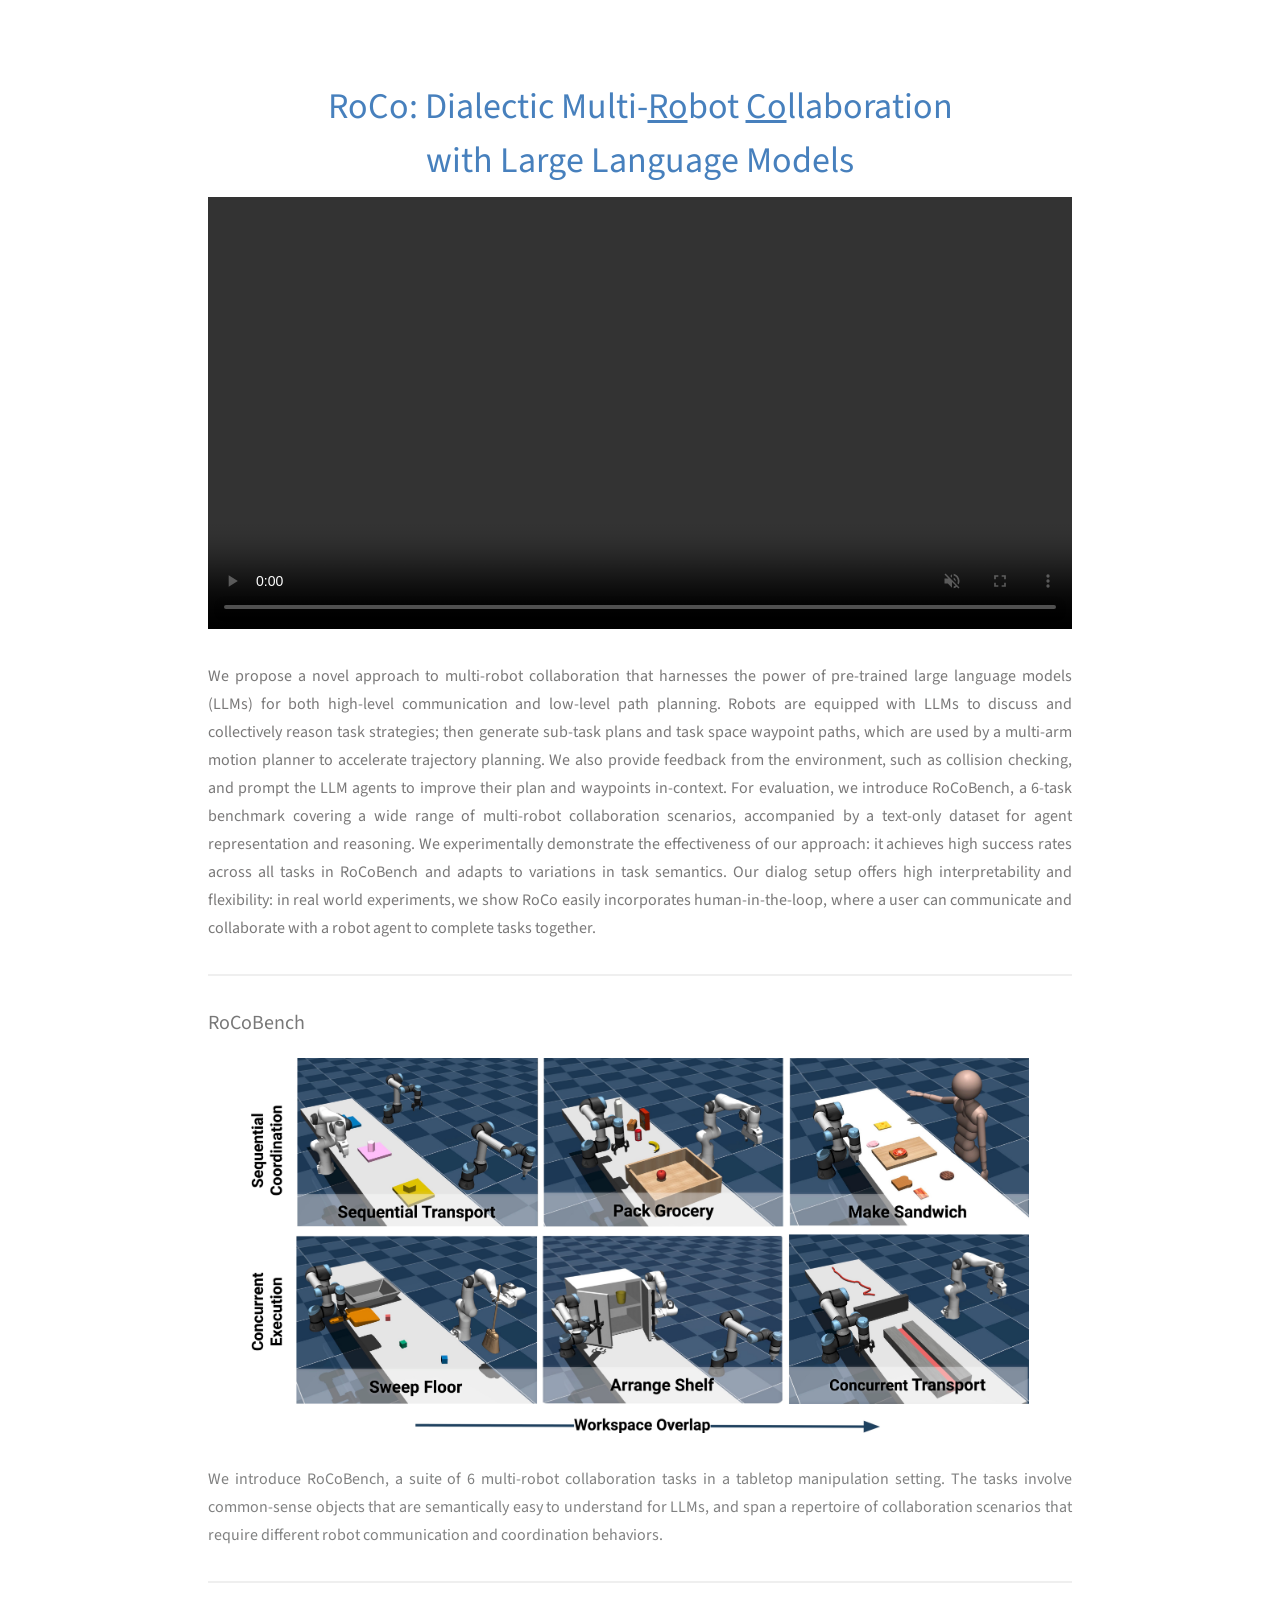
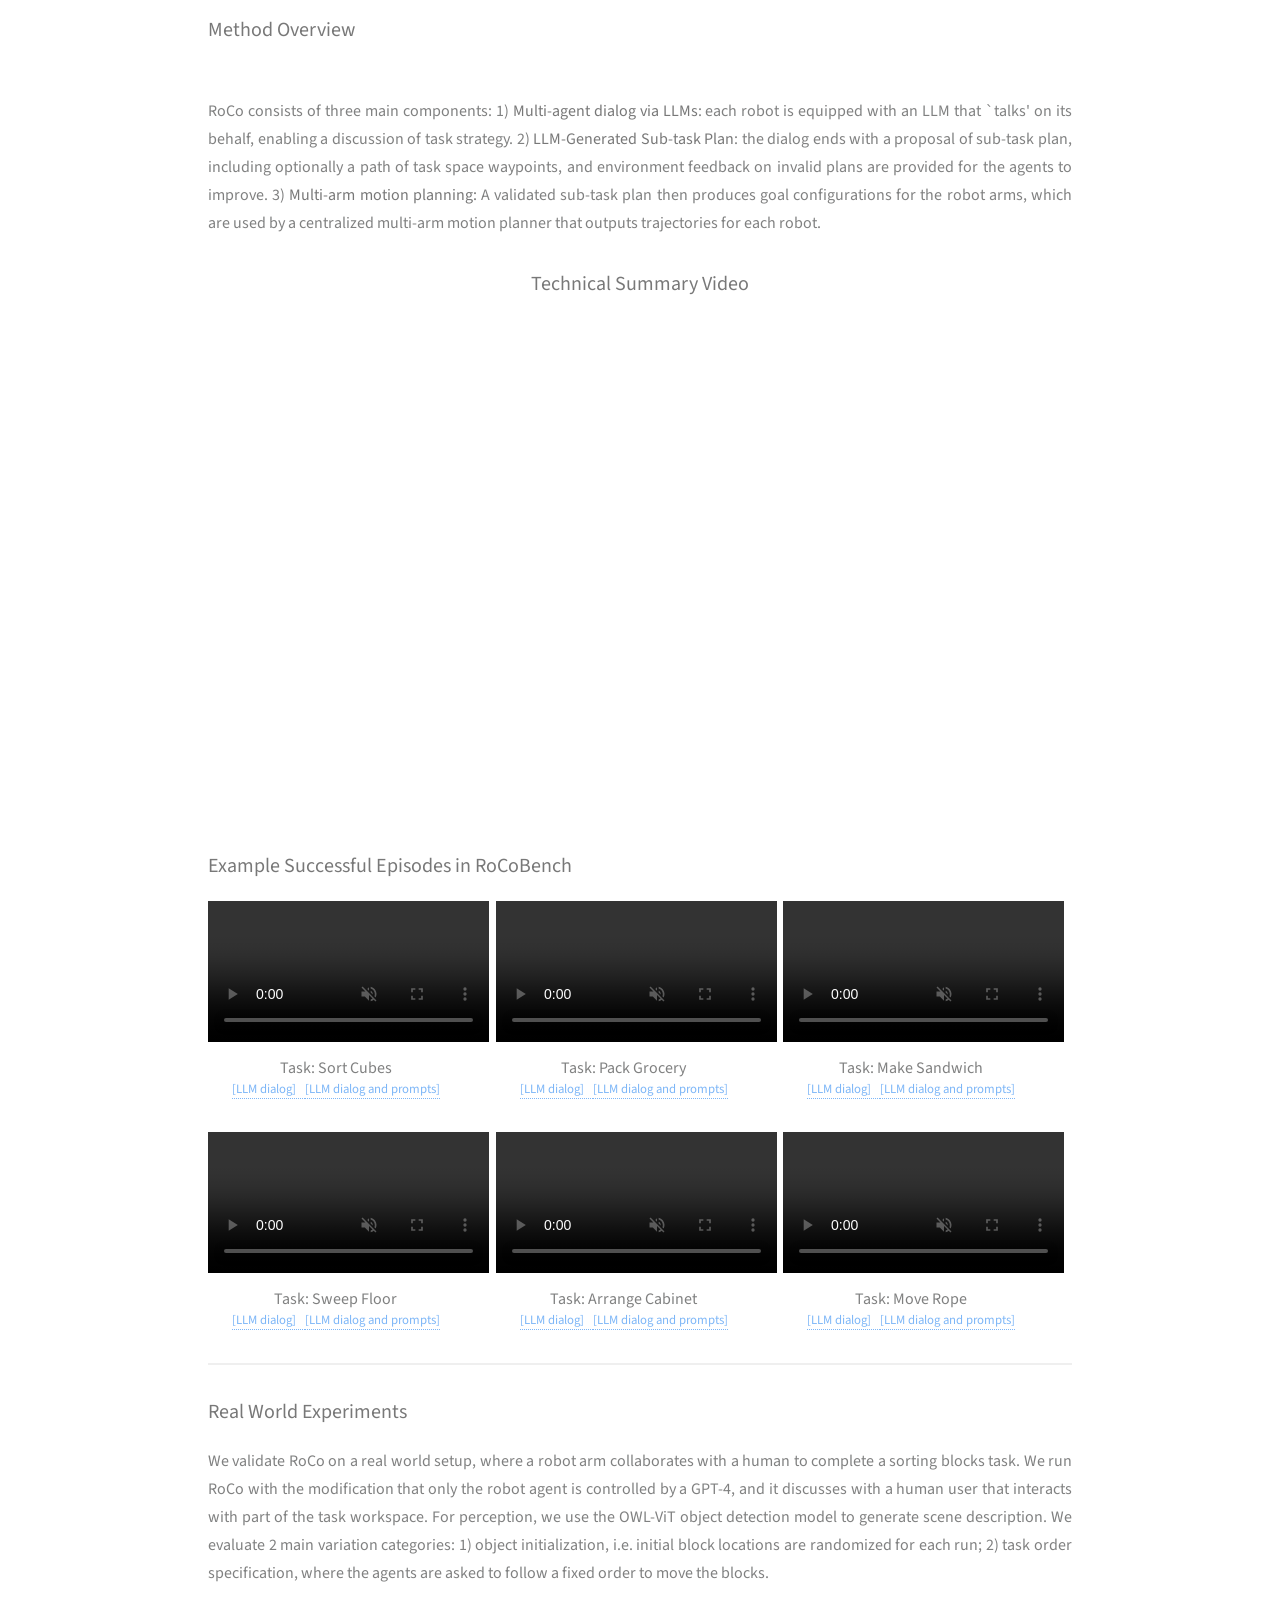
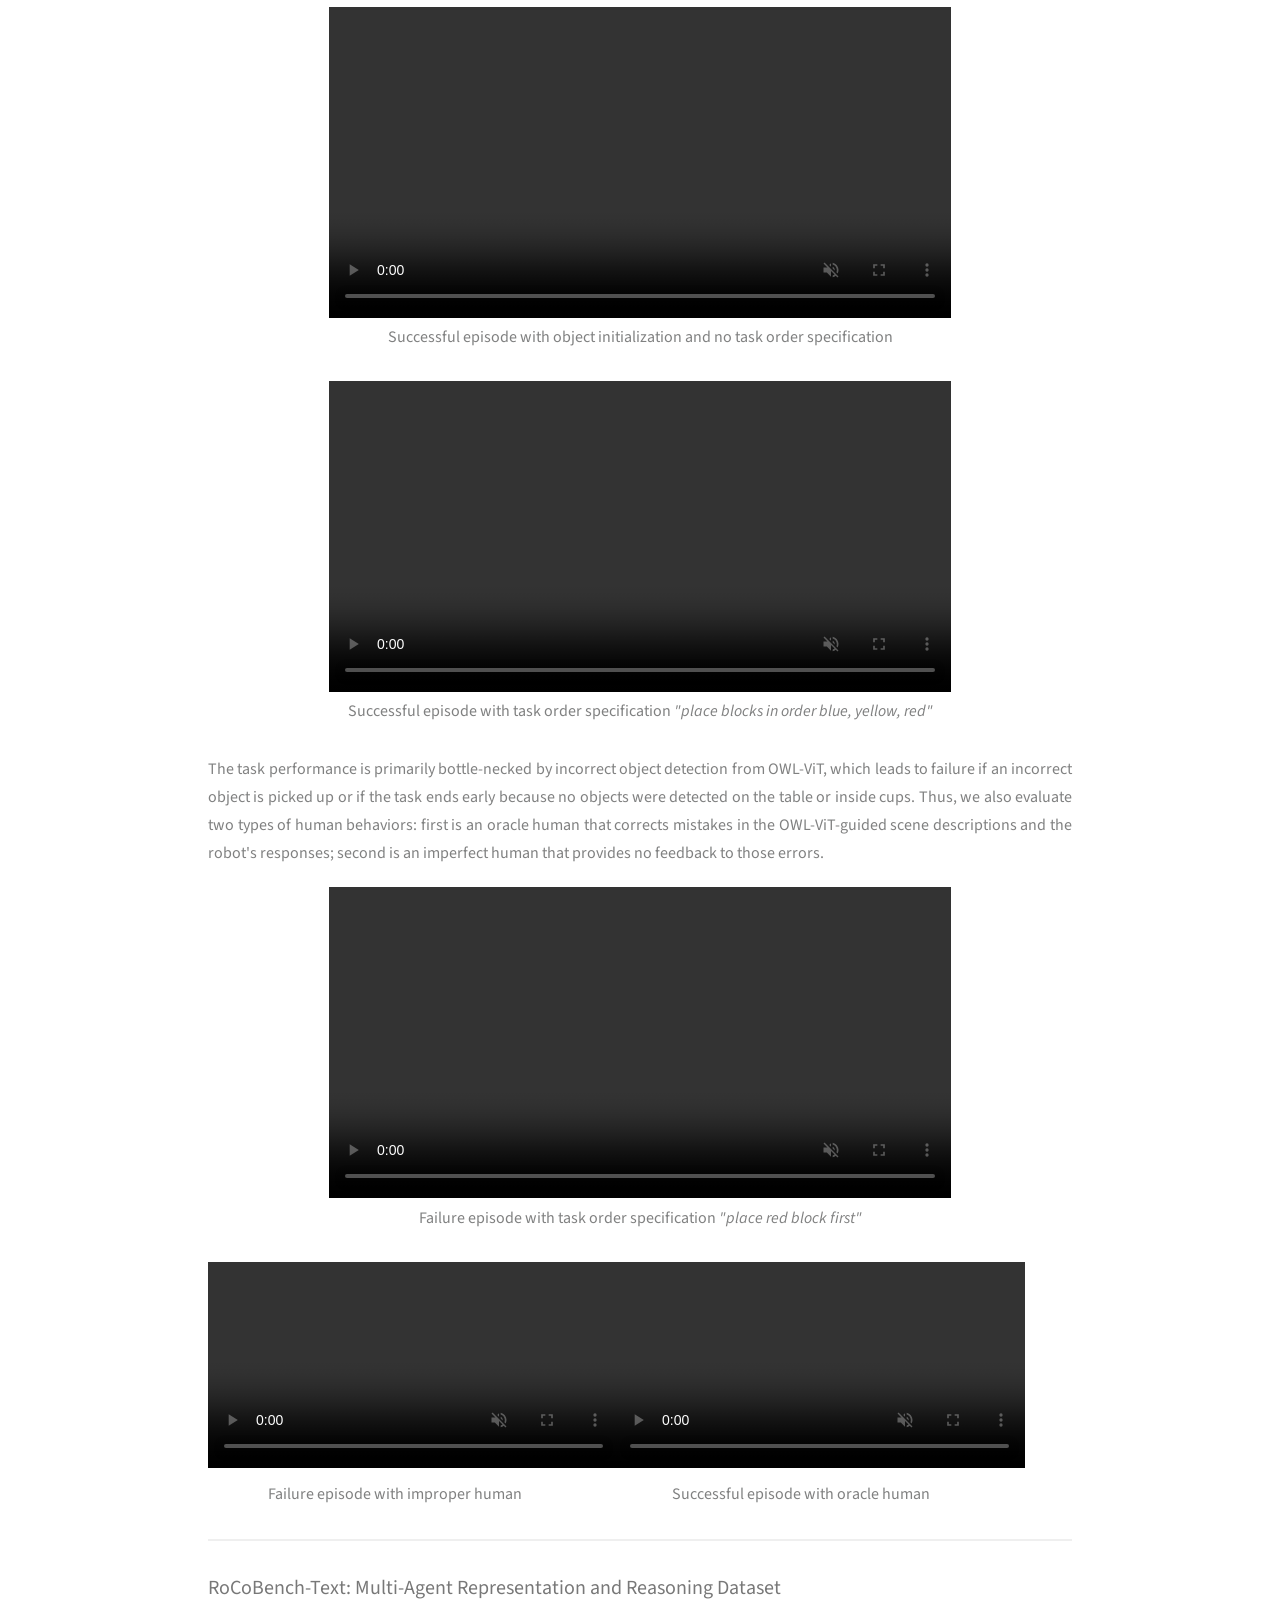
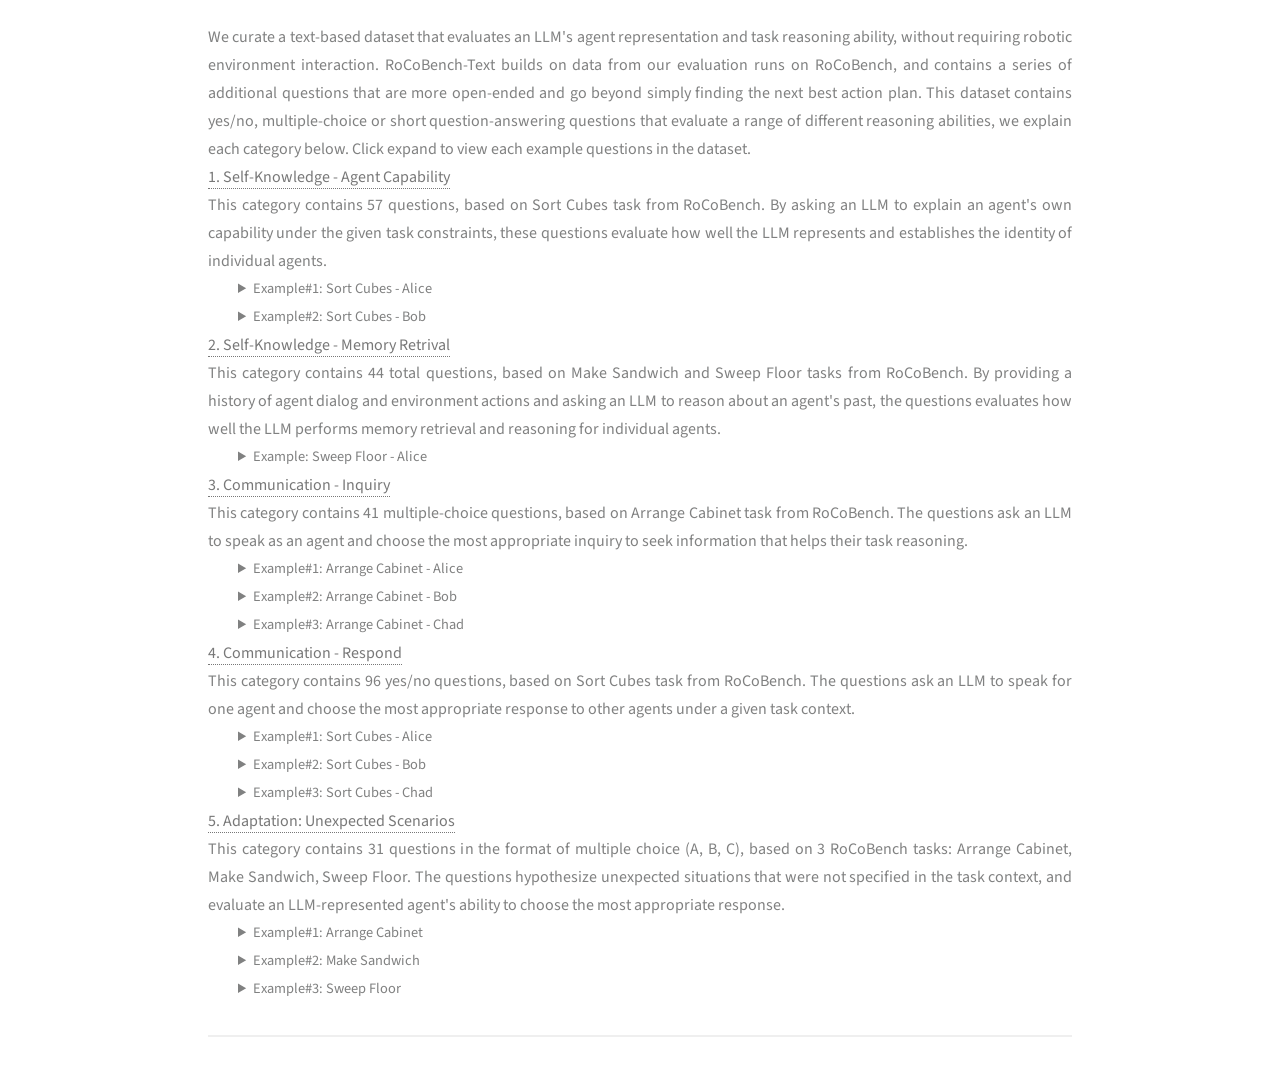
==== commit 65e744e0: "update prompts" ====
--- a/index.html
+++ b/index.html
@@ -2,7 +2,7 @@
 <html>
 	<head>
 		<title>RoCo: Dialectic Multi-Robot Collaboration with Large Language Models</title>
-		<link rel="icon" type="image/x-icon" href="favicon.ico?v=1"/>
+		<!-- <link rel="icon" type="image/x-icon" href="favicon.ico?v=1"/> -->
 		<meta charset="utf-8" />
 		 <meta name="viewport" content="width=1000">
 		<link rel="stylesheet" href="assets/css/main.css" />
@@ -18,7 +18,7 @@
 
 		<meta property="og:url"           content="https://project-roco.github.io" />
 	    <meta property="og:type"          content="website" />
-	    <meta property="og:title"         content="RoCo: Dialectic Multi-Robot Collaboration \\ with Large Language Models" />
+	    <meta property="og:title"         content="RoCo: Dialectic Multi-Robot Collaboration with Large Language Models" />
 	    <meta property="og:description"   content="Muli-robot collaboration using LLMs" />
 
 	</head>
@@ -313,7 +313,7 @@
 								<a style="color: #787878; font-size: 1em;">
 								1. Self-Knowledge - Agent Capability </a> 
 								<div>
-									evaluates how well the agent establishes its identity under a given task context by asking questions regarding an agent's own capabilit under the given task constraints. 
+									This category contains 57 questions, based on Sort Cubes task from RoCoBench. By asking an LLM to explain an agent's own capability under the given task constraints, these questions evaluate how well the LLM represents and establishes the identity of individual agents. 	
 								</div>
 									<details>
 										<summary style="font-size: 0.9em; margin-left: 30px;">
@@ -364,7 +364,7 @@
 							<a style="color: #787878;">
 								2. Self-Knowledge - Memory Retrival </a>
 								<div>
-									evaluates how well the agent establishes its identity by asking memory retrieval and reasoning questions based on a given history of agent dialog and environment actions.
+									This category contains 44 total questions, based on Make Sandwich and Sweep Floor tasks from RoCoBench. By providing a history of agent dialog and environment actions and asking an LLM to reason about an agent's past, the questions evaluates how well the LLM performs memory retrieval and reasoning for individual agents. 	
 								</div>
 								<details>
 									<summary style="font-size: 0.9em; margin-left: 30px;">
@@ -425,7 +425,7 @@
 							<a style="color: #787878">
 							3. Communication - Inquiry </a>
 							<div>
-								evaluates an agent's communication ability by asking for the most appropriate inquiry that effectively seeks information and helps their task reasoning.
+								This category contains 41 multiple-choice questions, based on Arrange Cabinet task from RoCoBench. The questions ask an LLM to speak as an agent and choose the most appropriate inquiry to seek information that helps their task reasoning. 	
 							</div>	
 								<details>
 									<summary style="font-size: 0.9em; margin-left: 30px;">
@@ -508,7 +508,7 @@
 							<a style="color: #787878">
 								4. Communication - Respond </a>
 								<div>
-									evaluates an agent's communication ability by asking to choose the most appropriate response to other agents under a given task context.
+									This category contains 96 yes/no questions, based on Sort Cubes task from RoCoBench. The questions ask an LLM to speak for one agent and choose the most appropriate response to other agents under a given task context.	
 								</div>	
 								<details>
 									<summary style="font-size: 0.9em; margin-left: 30px;">
@@ -580,7 +580,7 @@
 							<a style="color: #787878">
 							5. Adaptation: Unexpected Scenarios</a>
 							<div>
-								evaluates an LLM-represented agent's adaptation to unexpected situations that were not specified in context. 
+								This category contains 31 questions in the format of multiple choice (A, B, C), based on 3 RoCoBench tasks: Arrange Cabinet, Make Sandwich, Sweep Floor. The questions hypothesize unexpected situations that were not specified in the task context, and evaluate an LLM-represented agent's ability to choose the most appropriate response. 	
 							</div>
 							<details>
 								<summary style="font-size: 0.9em; margin-left: 30px;">
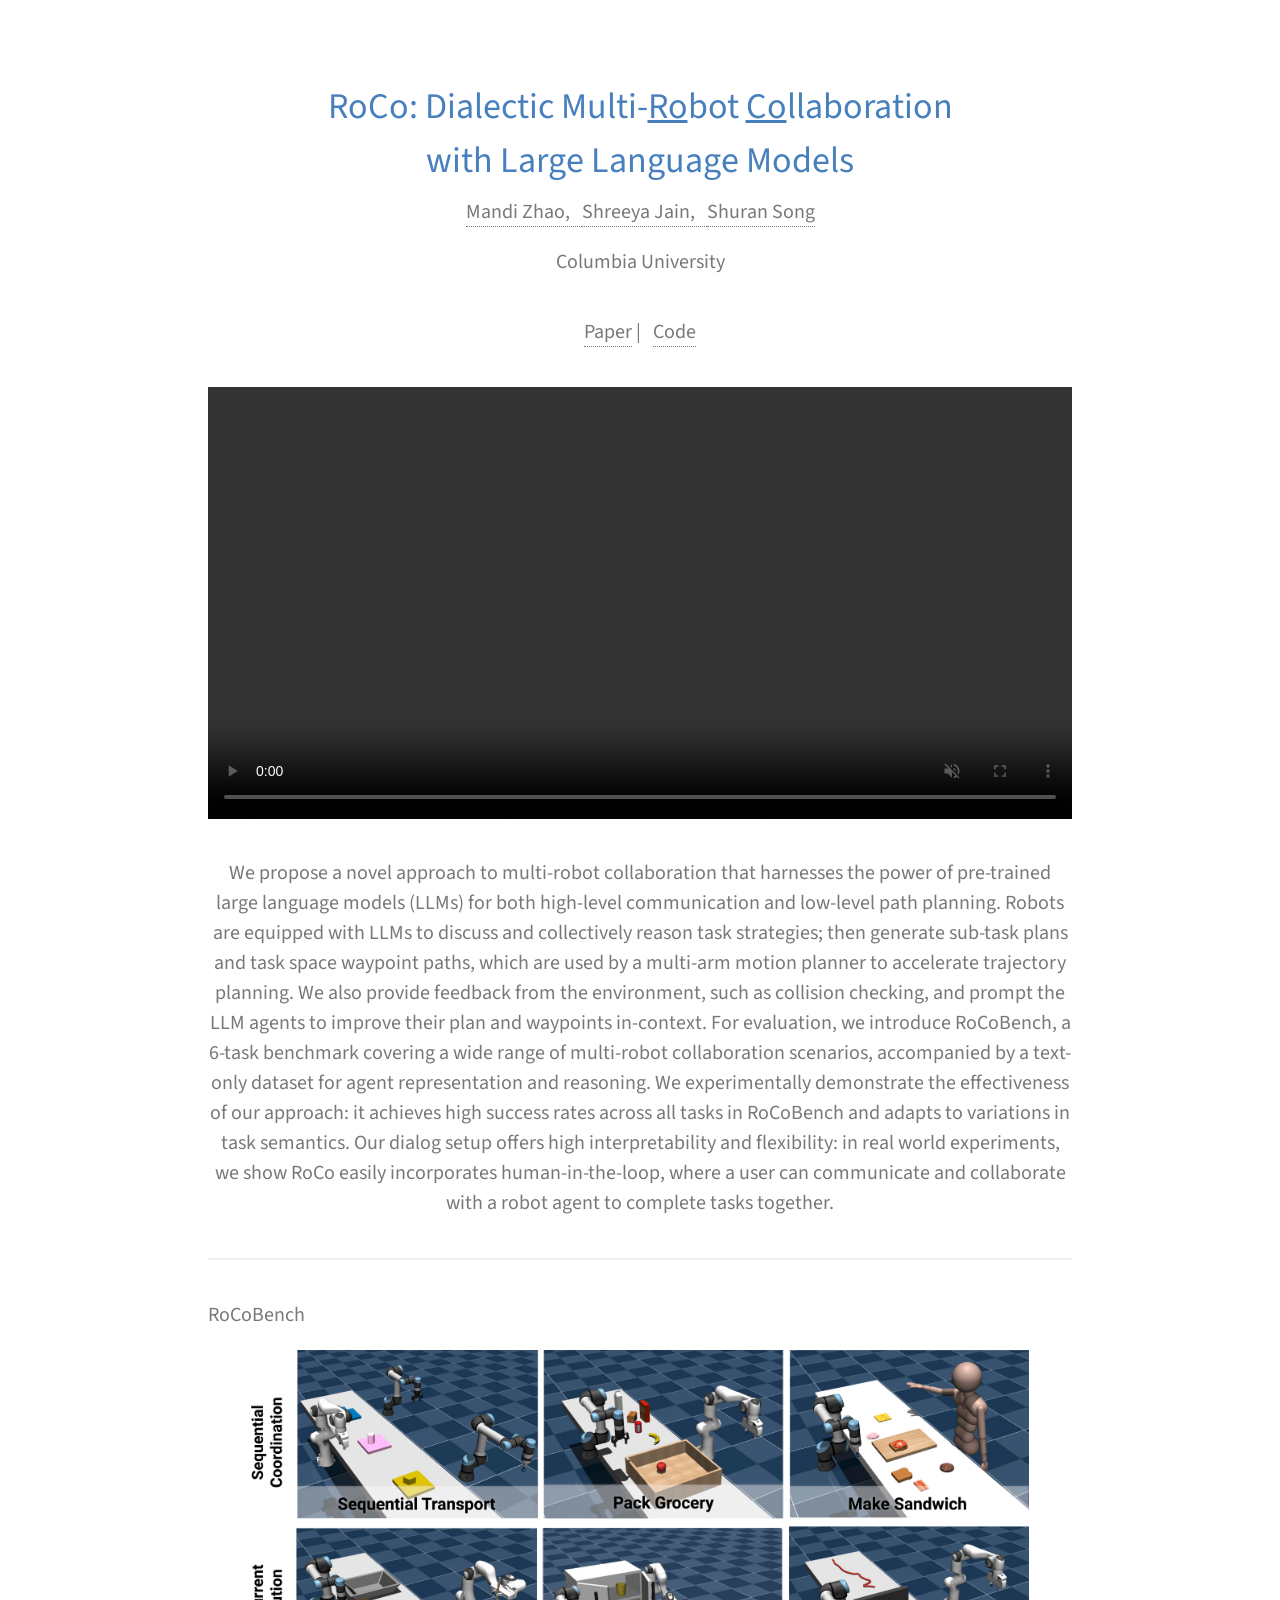
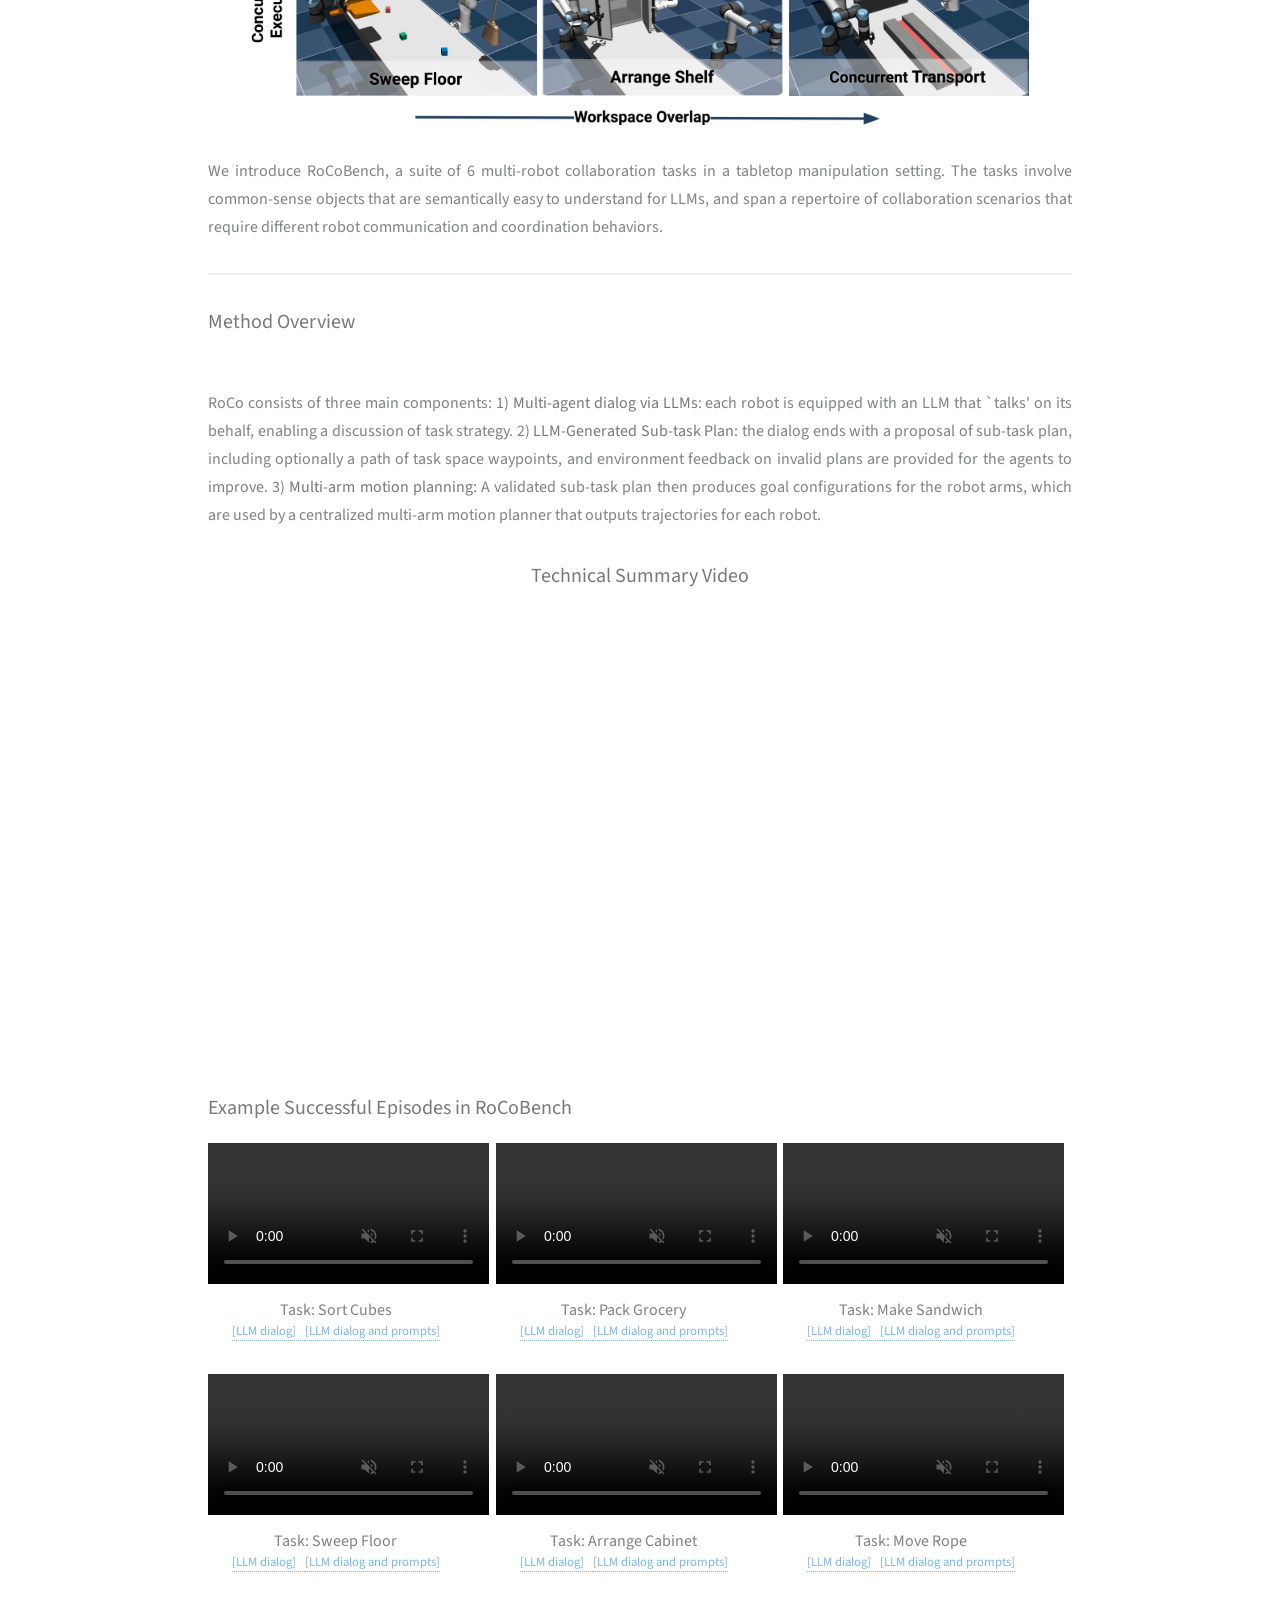
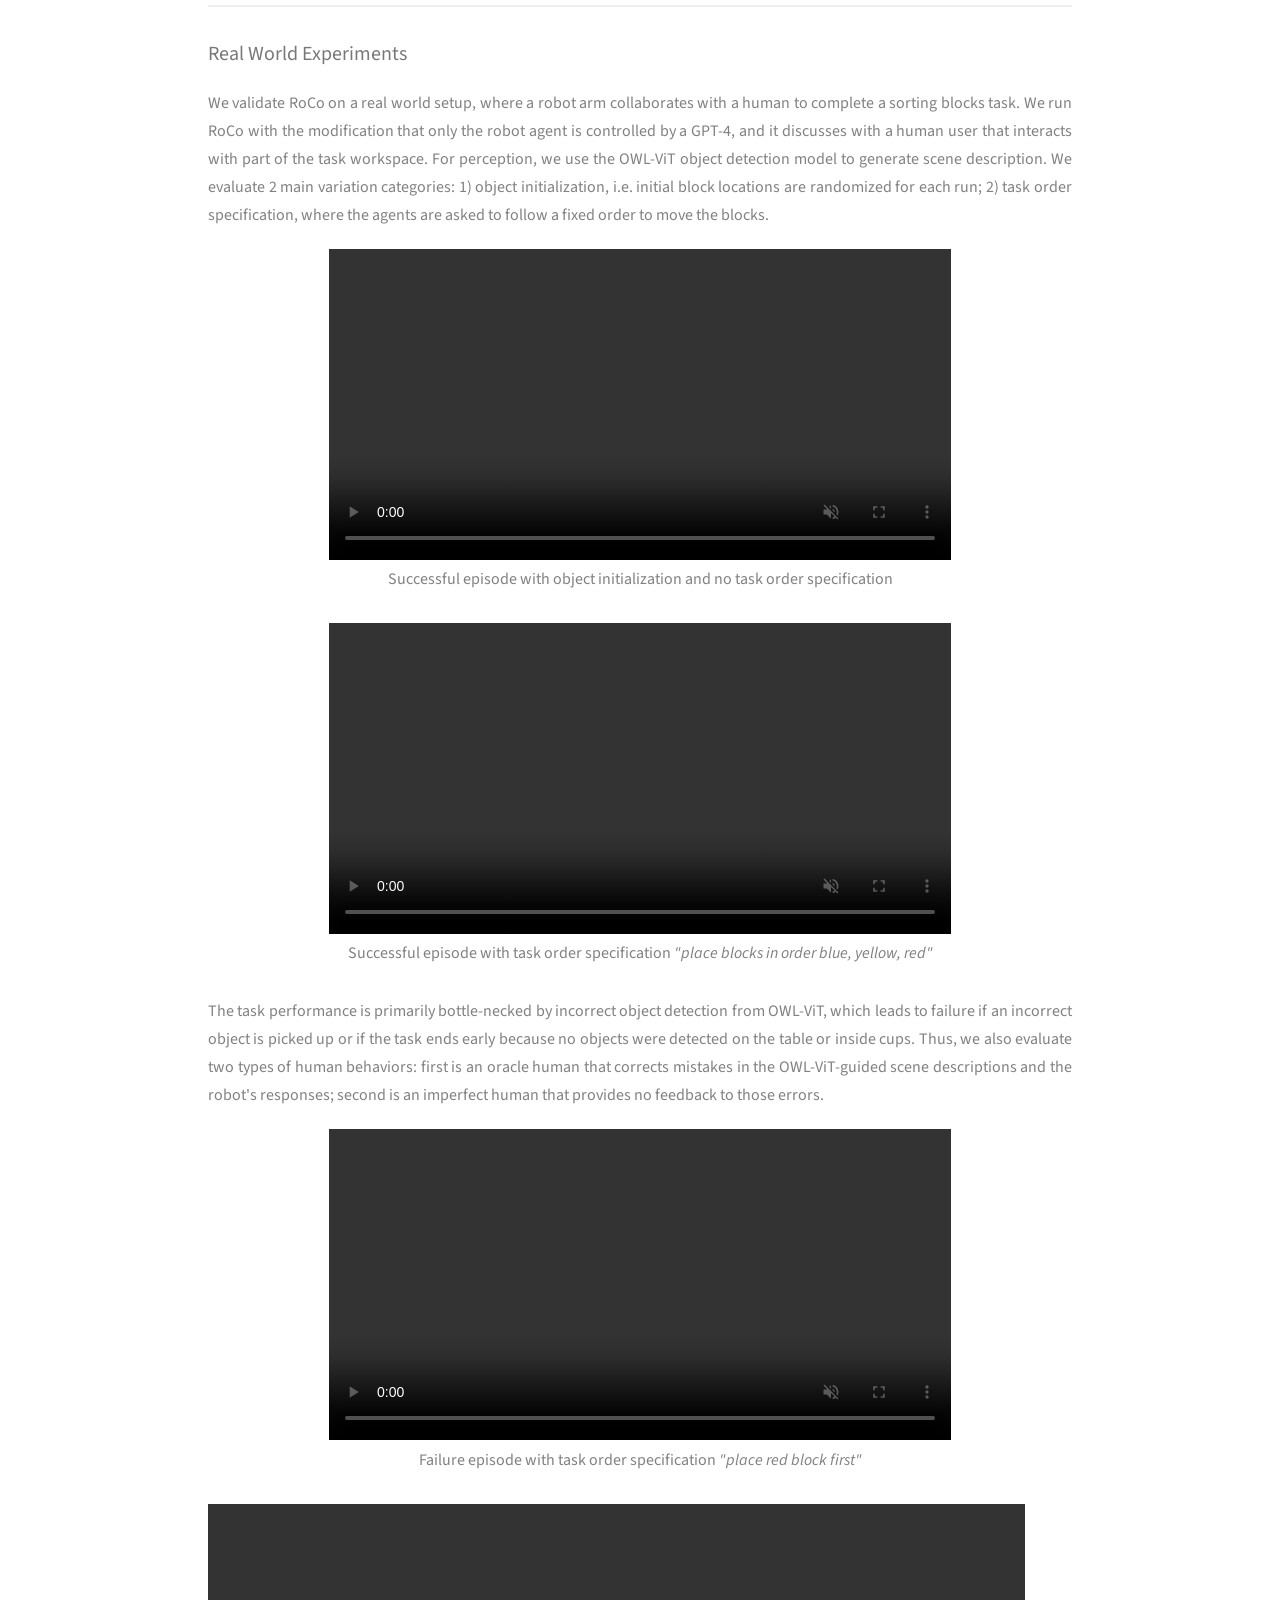
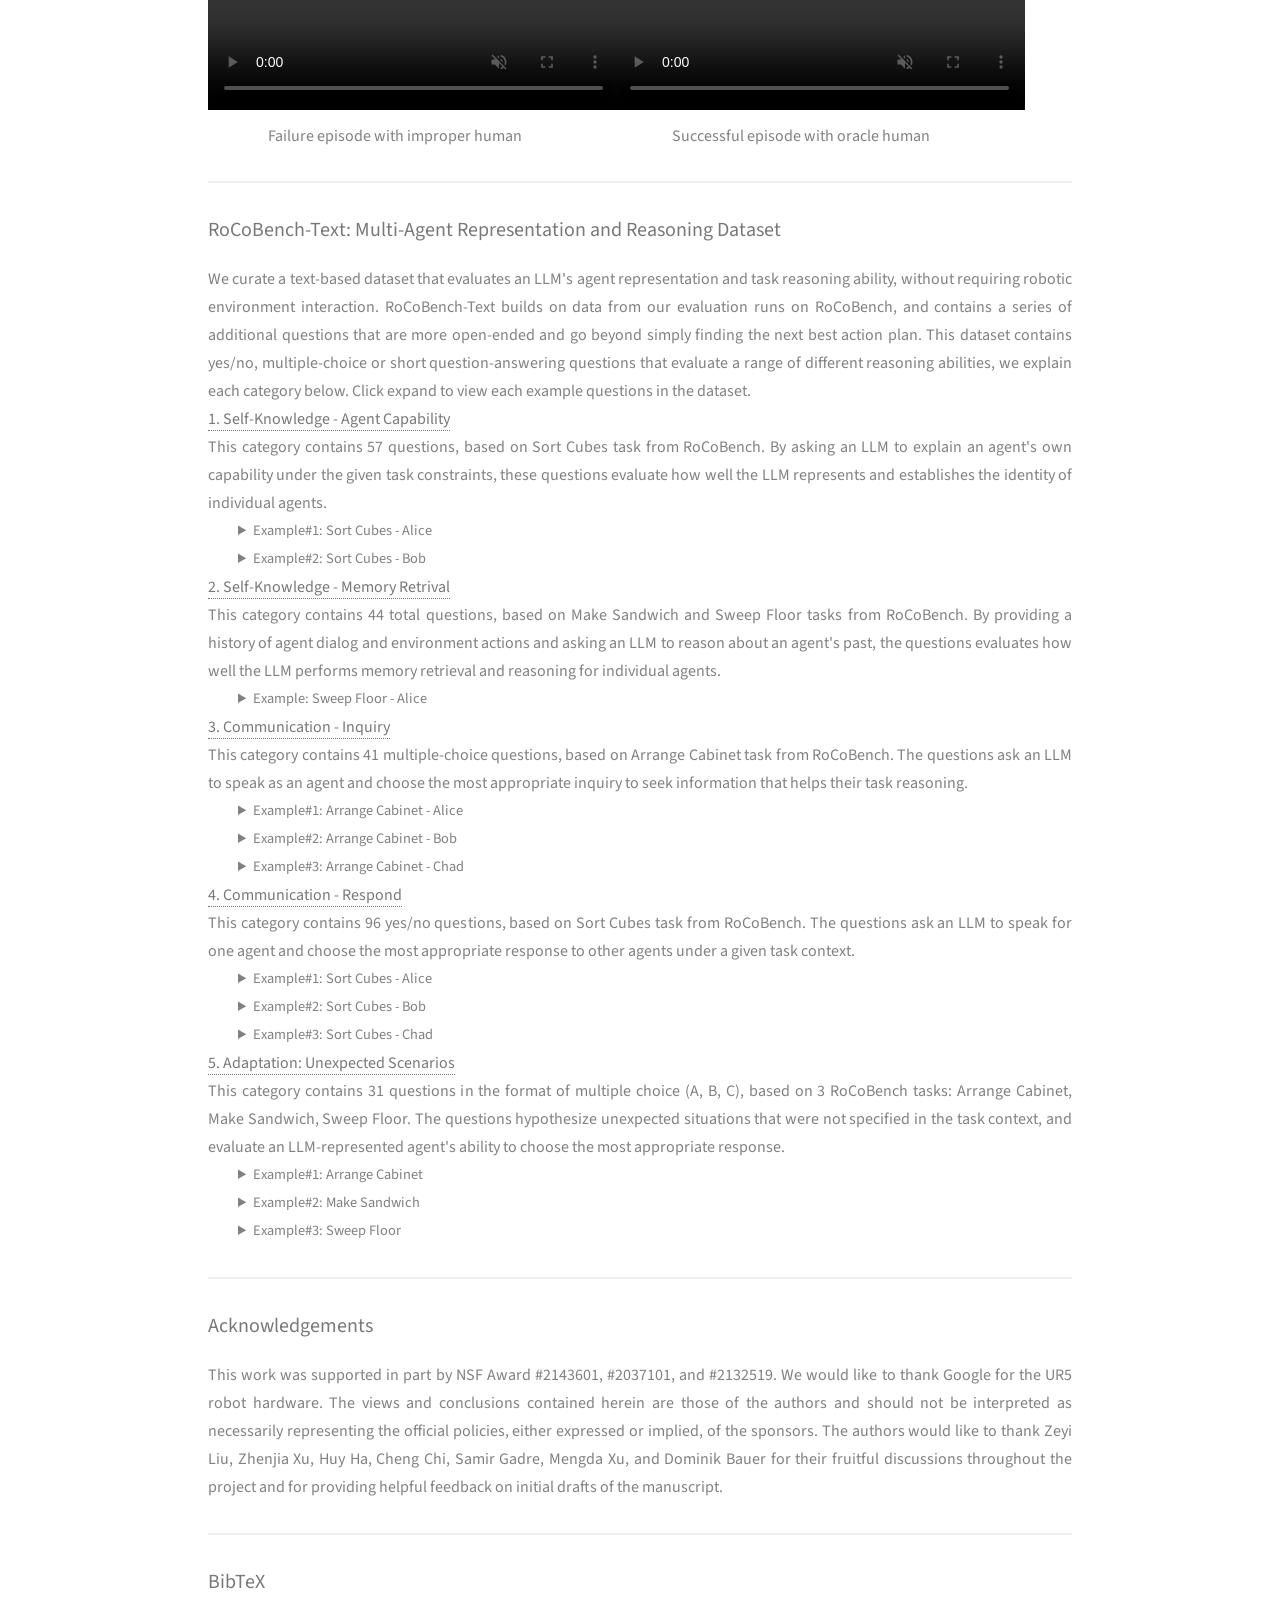
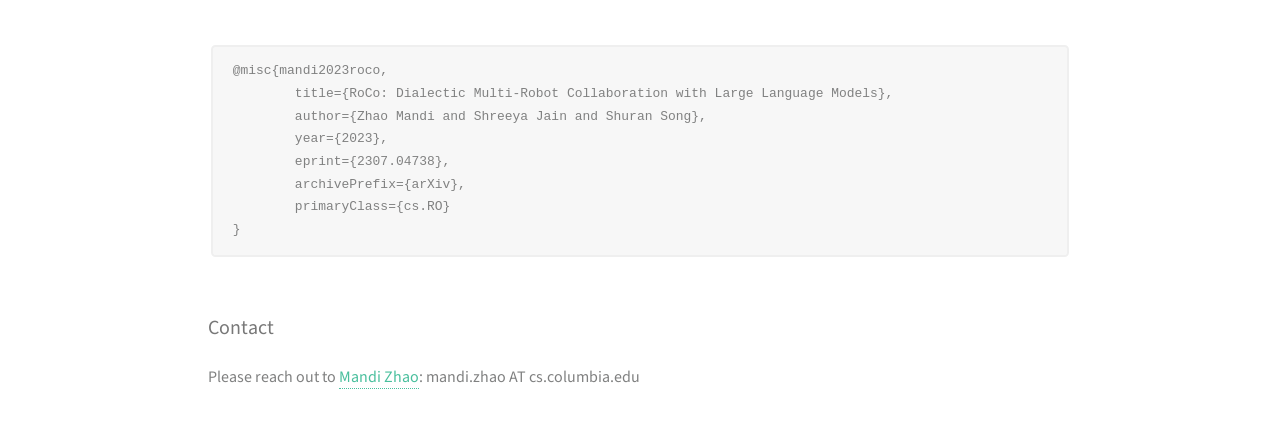
==== commit ab91ef3d: "update" ====
--- a/index.html
+++ b/index.html
@@ -1,8 +1,7 @@
 <!DOCTYPE HTML>
 <html>
 	<head>
-		<title>RoCo: Dialectic Multi-Robot Collaboration with Large Language Models</title>
-		<!-- <link rel="icon" type="image/x-icon" href="favicon.ico?v=1"/> -->
+		<title>RoCo: Dialectic Multi-Robot Collaboration with Large Language Models</title> 
 		<meta charset="utf-8" />
 		 <meta name="viewport" content="width=1000">
 		<link rel="stylesheet" href="assets/css/main.css" />
@@ -30,18 +29,18 @@
  
 						<h1 style="text-align: center; color: #4780bd; font-size: 225%; margin-bottom: 0.25em;">RoCo: Dialectic Multi-<u>Ro</u>bot <u>Co</u>llaboration <br/> with Large Language Models</h1>
 						<!-- TODO: remove names for submission!!!  -->
-						<!-- <h3 style="text-align: center;">
+						<h3 style="text-align: center;">
 							<a href="https://mandizhao.github.io">Mandi Zhao, &nbsp  </a>  
 							<a href="https://www.linkedin.com/in/shreeyajain/">Shreeya Jain,  &nbsp  </a>
 							<a href="https://www.cs.columbia.edu/~shurans/">Shuran Song  </a>
-						</h3> -->
-
-						<!-- <h3 style="text-align: center;"><p>Columbia University</p></h3> -->
-						
-						<!-- <h3 style="text-align: center;">
+						</h3>
+
+						<h3 style="text-align: center;"><p>Columbia University</p></h3>
+						
+						<h3 style="text-align: center;">
 							<a href="https://arxiv.org/abs/2307.04738">Paper</a> | 
 							&nbsp <a href="https://github.com/MandiZhao/robot-collab">Code</a>
-						</p> -->
+						</p>
 						
 					    <span class="image fit" style="max-width: 100%; margin-top: 0.5em; margin-bottom: 1.5em; margin-left: auto; margin-right: auto">
 							<!-- <img src="images/teaser.jpg" alt="" /> -->
@@ -52,10 +51,7 @@
 							We also provide feedback from the environment, such as collision checking, and prompt the LLM agents to improve their plan and waypoints in-context. For evaluation, we introduce RoCoBench, a 6-task benchmark covering a wide range of multi-robot collaboration scenarios, accompanied by a text-only dataset for agent representation and reasoning. 
 							We experimentally demonstrate the effectiveness of our approach: it achieves high success rates across all tasks in RoCoBench and adapts to variations in task semantics. Our dialog setup offers high interpretability and flexibility: in real world experiments, we show RoCo easily incorporates human-in-the-loop, where a user can communicate and collaborate with a robot agent to complete tasks together.
 						</p>
-					  
-						<!-- <h3>Paper & Code</h3> -->
-
-						
+					   
 
 						<!-- <div class="12u$"><a href="/"><span class="image fit" style="border: 1px solid; border-color: #888888;"><img src="images/paper-thumbnail.jpeg" alt="" /></span></a></div> -->
 						
@@ -118,14 +114,9 @@
 						<div class="row">
 							<div class="12u$ 12u$(xsmall)" style="text-align: center;">
 								<h3>Technical Summary Video</h3>
-								<!-- <iframe id="match-video" width="640" height="360" style="margin-bottom: 2em; margin-left: auto; margin-right: auto; display:block;" 
+								<iframe id="match-video" width="800" height="450" style="margin-bottom: 2em; margin-left: auto; margin-right: auto; display:block;" 
 								src="https://www.youtube.com/embed/NoaDMlbrrWY" frameborder="0" allowfullscreen>
-								</iframe> -->
-								<iframe id="match-video" width="900" height="500" 
-								style="margin-bottom: 2em; margin-left: auto; margin-right: auto; display:block; text-align: center; align-items: center; justify-content: center;" 
-								src="https://www.youtube.com/embed/OW2bXeb80eE" frameborder="0" allowfullscreen>
-								</iframe>
-								
+								</iframe> 
 							</div>
 						</div>
 
@@ -642,48 +633,17 @@
 									<a style="color: #787878; background-color: #e1f8d1;">
 									[C]: Alice, I can help you move trash_bin closer to you, but first I need to put my broom down.</a><br> 
 							</details>
-							 
-						<!-- <p>Compared to the predictive agent which relies on correct future state predictions from the dynamics model, the relation agent generalizes better on novel objects. 
-							However, the relation agent struggles in handling one-to-many relations since it cannot infer the exact action position and direction. 
-							Our method(BusyBot) combines the advantages of both agents.
-						</p>
-						
-						<hr>
-						<h3>Applications in Simulation Home Environments</h3>
-						<div class="12u$">
-							<span class="image fit" style="max-width: 80%; border: 0px solid; border-color: #888888; margin-left: auto; margin-right: auto">
-								<img src="images/room.jpg" alt="">
-							</span>
-						</div>
-						<p>To demonstrate the learned skills can be applied beyond the BusyBoard environment, we further test our reasoning model in 2 kitchen scenes from <a href="https://ai2thor.allenai.org/">AI2THOR</a>. 
-							We observe that the trained reasoning model from BusyBot is able to infer the correct inter-object relations through interactions, without the need of fine-tuning.
-							The result demonstrates the generalization ability of our proposed environment and algorithm to new domains and applications.
-						</p> -->
-
-						<!-- <div class="12u$">
-							<span class="image fit" style="max-width: 80%; border: 0px solid; border-color: #888888; margin-left: auto; margin-right: auto">
-								<img src="images/sim-novel-config-goal-conditioned.jpg" alt="">
-							</span>
-						</div>
-						<p>More results on busyboards with novel configurations and seen object instances. The predictive agent achieves better performance on one-to-many tasks with seen object instances by leveraging future predictions to select the correct action to apply on the trigger object. In contrast, the relation agent can only identify the trigger object but not the exact action (e.g., which link to interact with or which direction to push).
-						</p>
-						<div class="12u$">
-							<span class="image fit" style="max-width: 80%; border: 0px solid; border-color: #888888; margin-left: auto; margin-right: auto">
-								<img src="images/sim-novel-object-goal-conditioned.jpg" alt="">
-							</span>
-						</div>
-						<p>More results on busyboards with novel configurations and novel object instances. The relation agent performs slightly better than the predictive agent on boards with novel objects, when the dynamics model fails to predict the correct next state. This shows that inter-object functional relationship can generalize to scenarios when future predictions are not reliable enough to assist planning. -->
- 
-
-						<hr>
-						<!-- <h3>Acknowledgements</h3>
+							  
+
+						<hr>
+						<h3>Acknowledgements</h3>
 						<p>
 							This work was supported in part by NSF Award #2143601, #2037101, and #2132519. We would like to thank Google for the UR5 robot hardware.  The views and conclusions contained herein are those of the authors and should not be interpreted as necessarily representing the official policies, either expressed or implied, of the sponsors. 
 							The authors would like to thank Zeyi Liu, Zhenjia Xu, Huy Ha, Cheng Chi, Samir Gadre, Mengda Xu, and Dominik Bauer for their fruitful discussions throughout the project and for providing helpful feedback on initial drafts of the manuscript.
 						</p>
 						<hr>
-						<h3>BibTeX</h3>  -->
-<!-- <pre class="bibtex"> 
+						<h3>BibTeX</h3> 
+<pre class="bibtex"> 
 <code>@misc{mandi2023roco,
 	title={RoCo: Dialectic Multi-Robot Collaboration with Large Language Models}, 
 	author={Zhao Mandi and Shreeya Jain and Shuran Song},
@@ -692,9 +652,9 @@
 	archivePrefix={arXiv},
 	primaryClass={cs.RO}
 }</code>  
-</pre> -->
-						<!-- <h3>Contact</h3>
-				        <p>Please reach out to <a href="https://mandizhao.github.io/">Mandi Zhao</a>: mandi.zhao AT cs.columbia.edu</p> -->
+</pre>
+						<h3>Contact</h3>
+				        <p>Please reach out to <a href="https://mandizhao.github.io/">Mandi Zhao</a>: mandi.zhao AT cs.columbia.edu</p>
 						
 					</section> 
 					
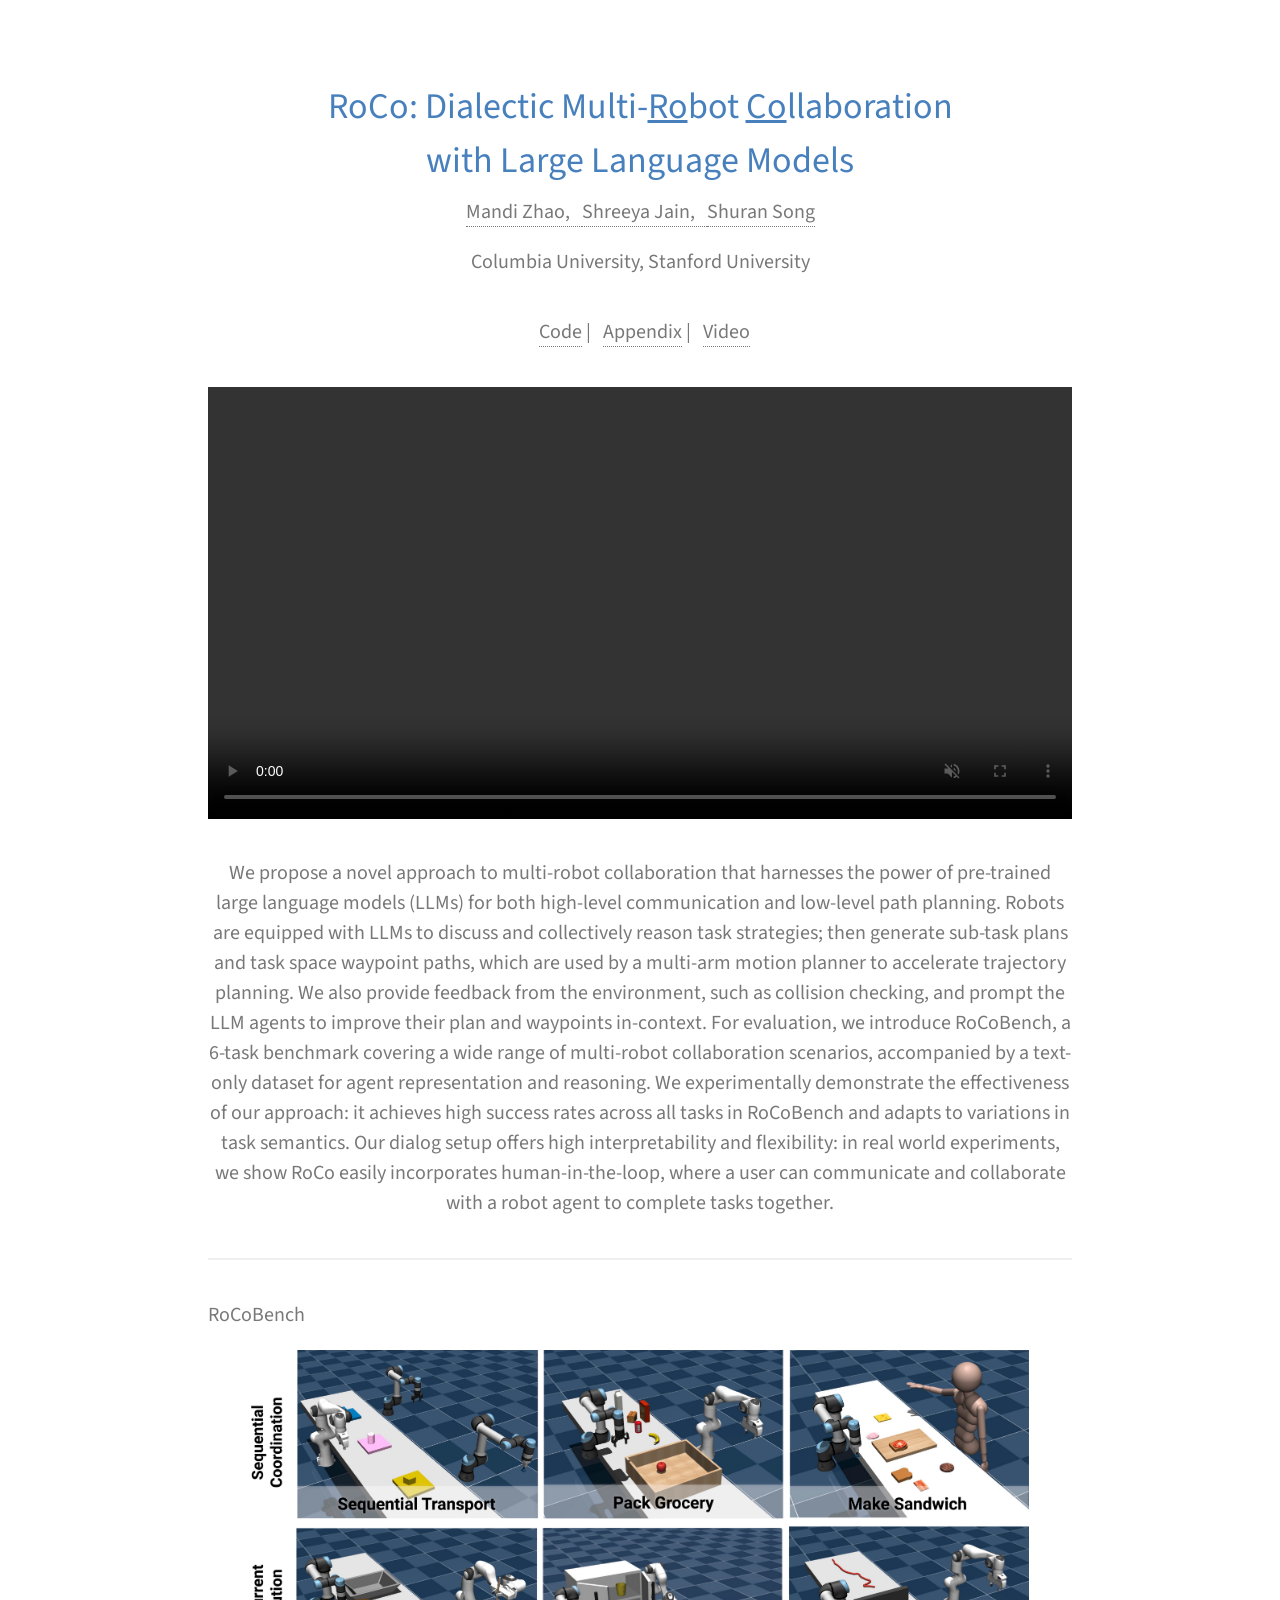
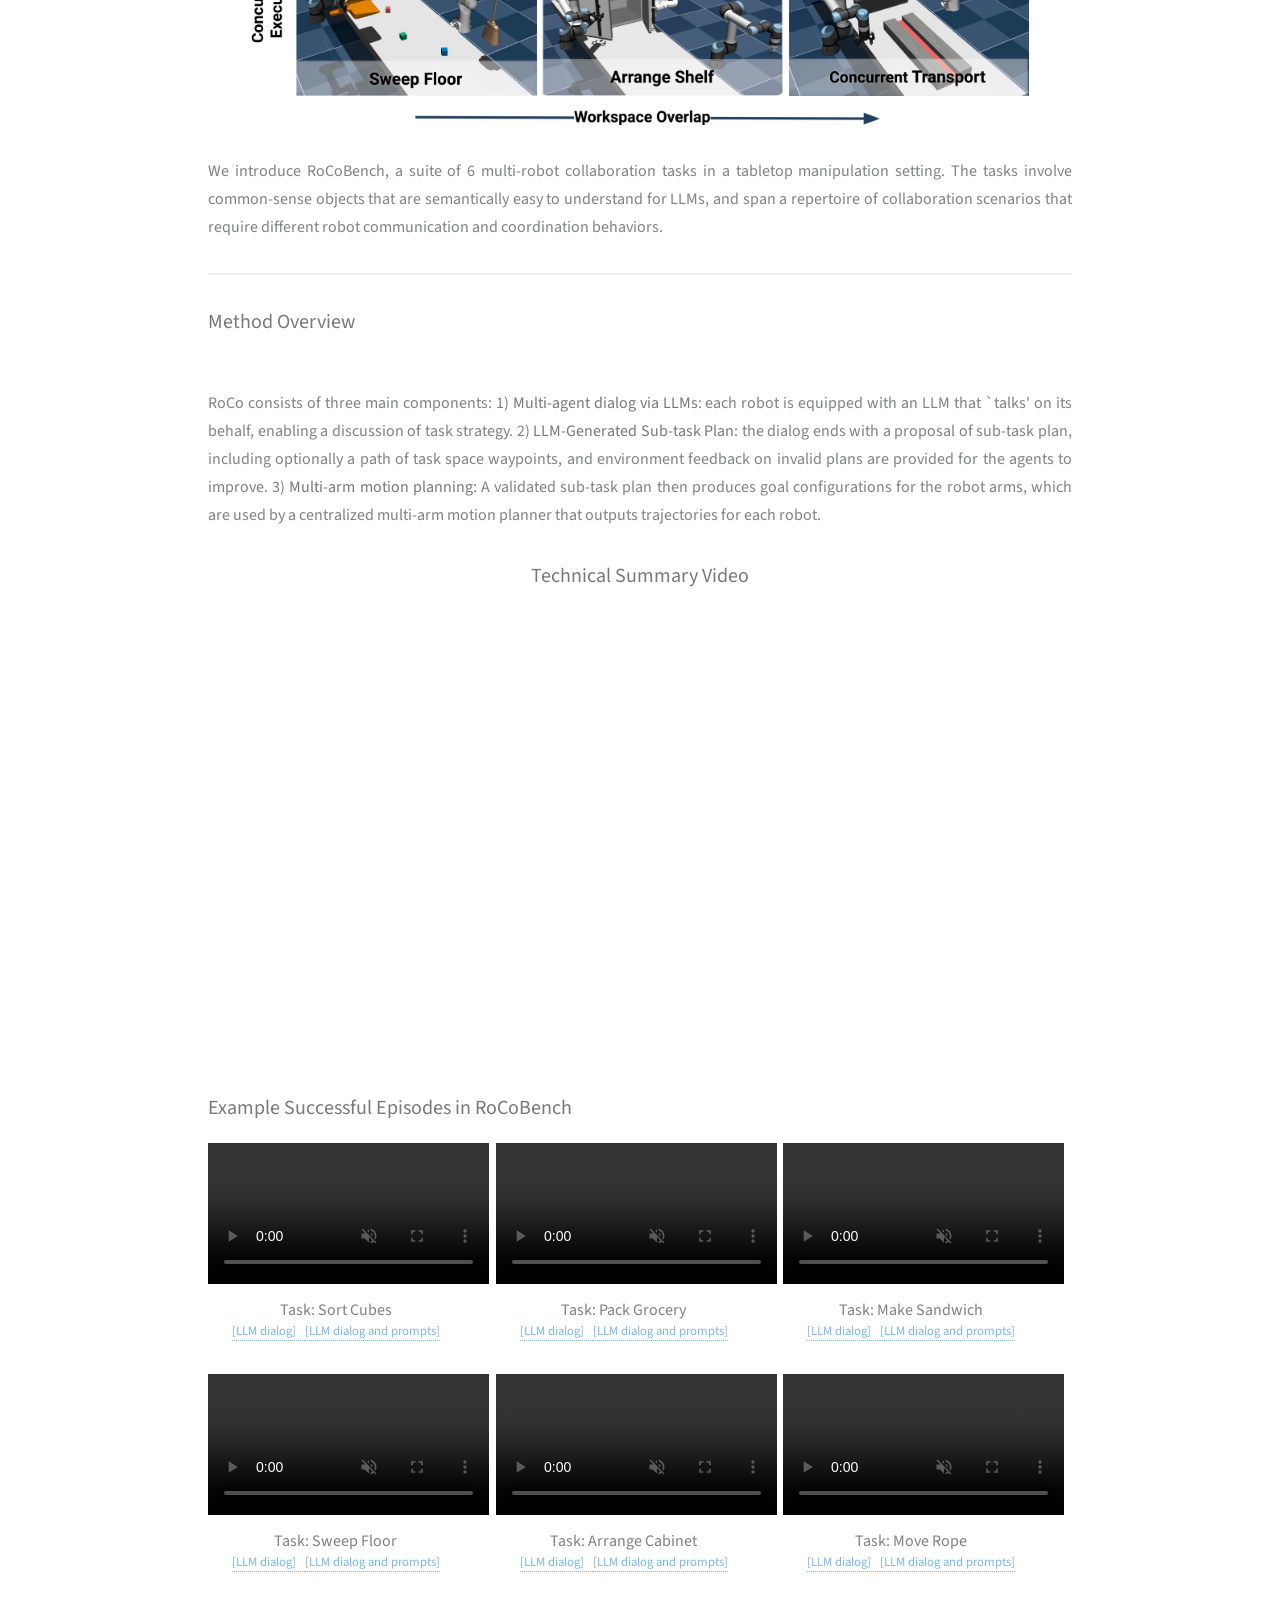
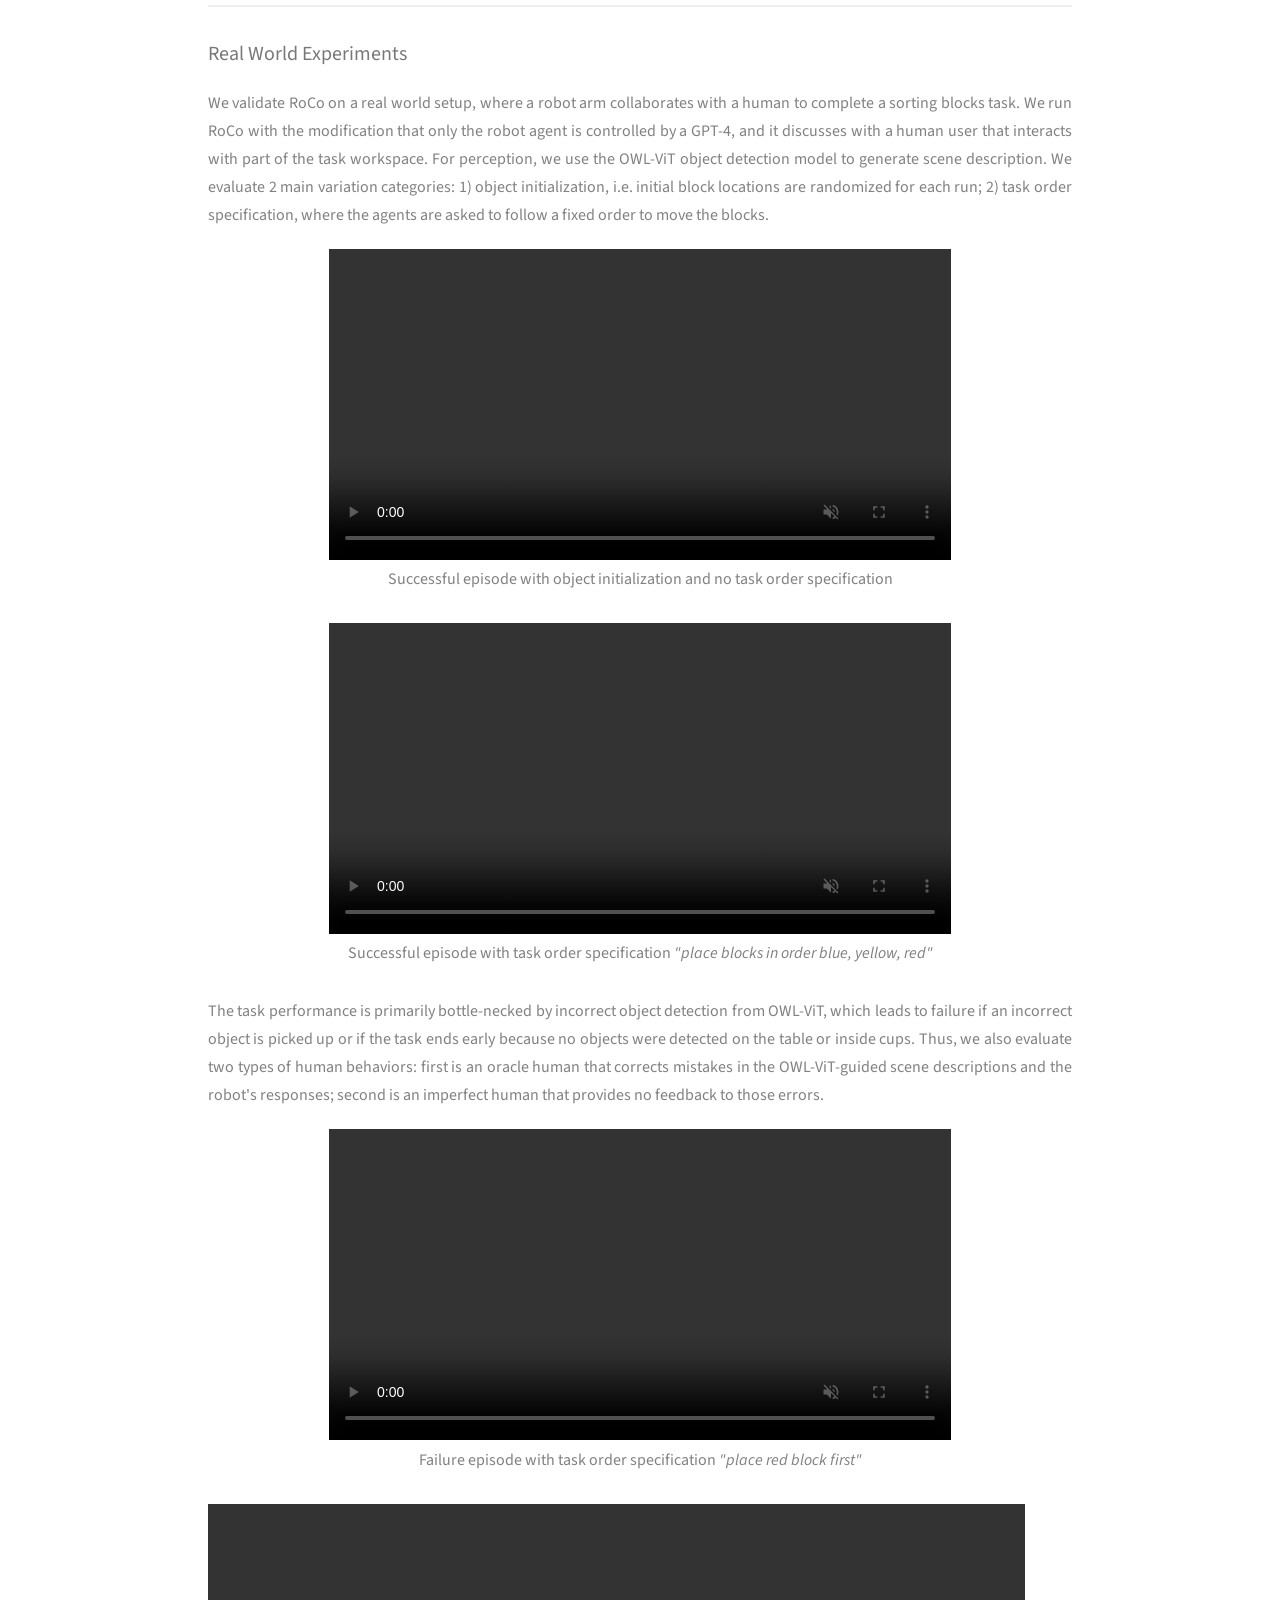
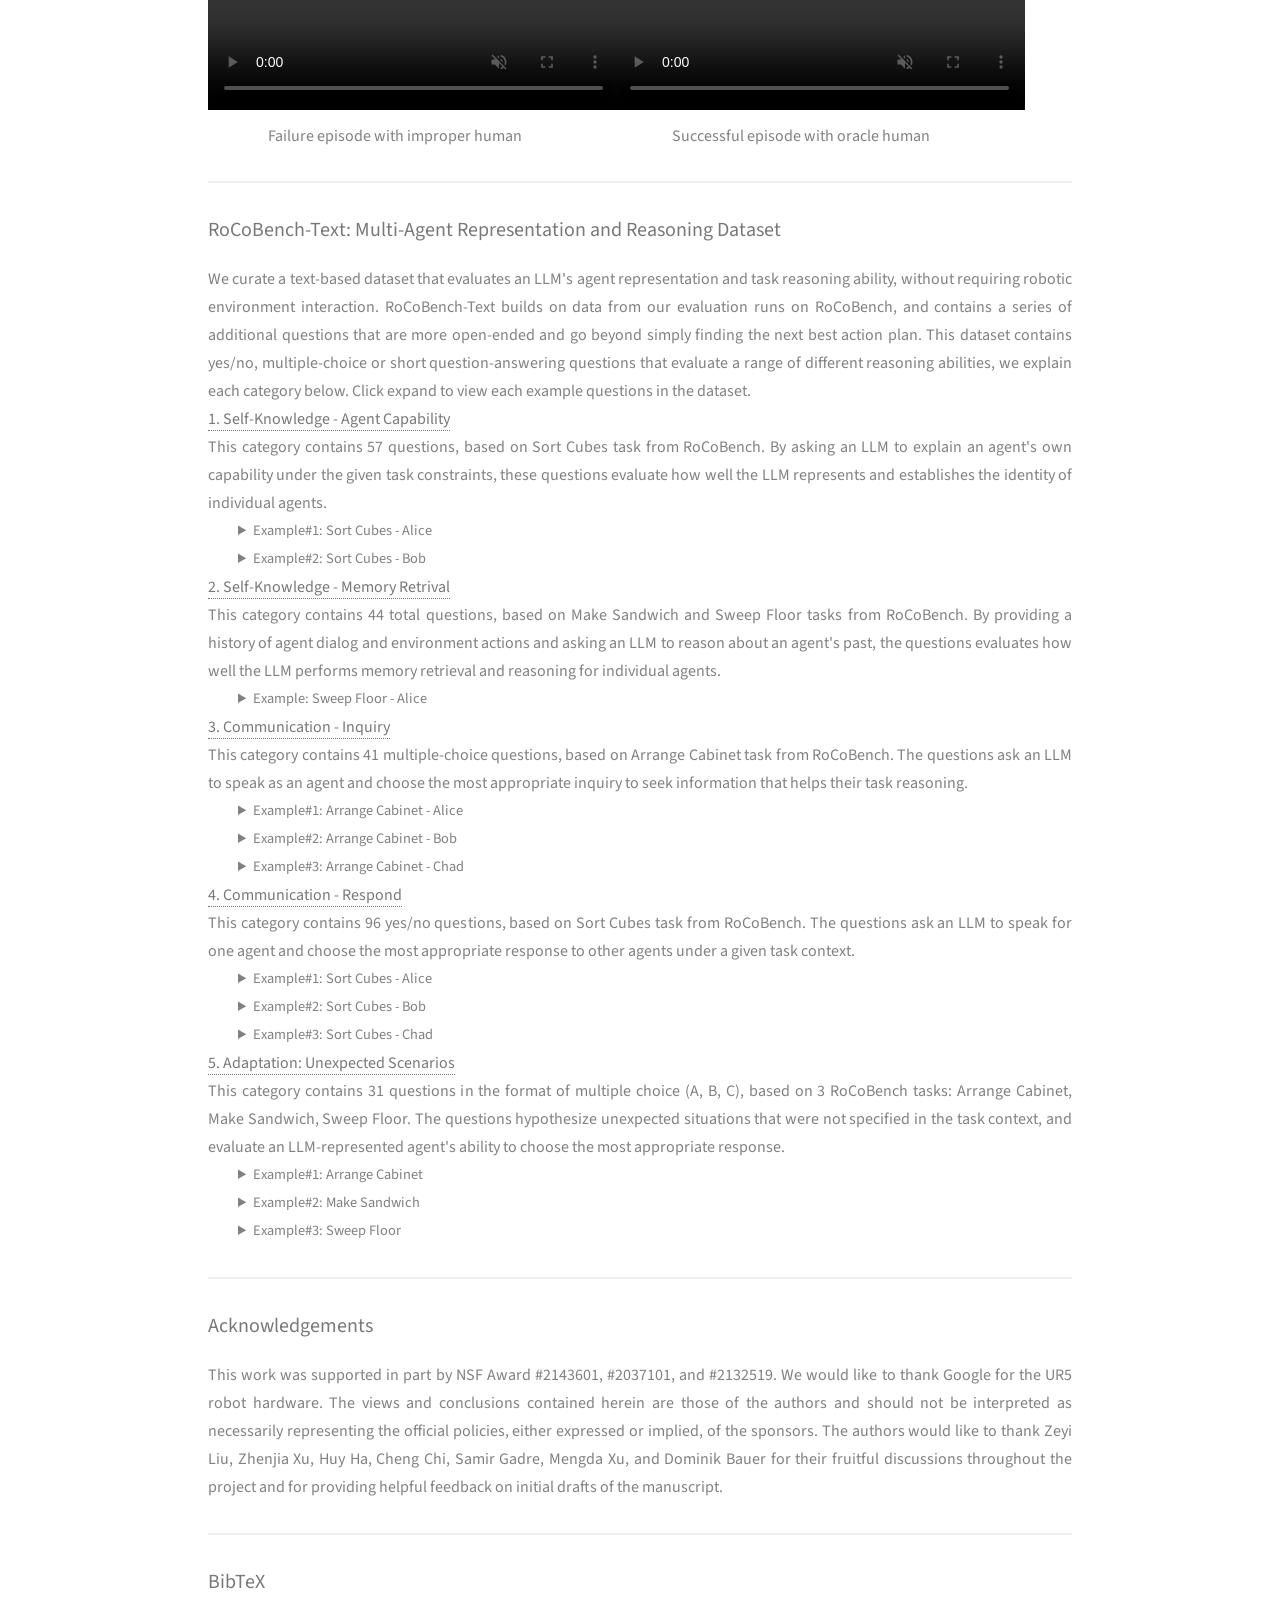
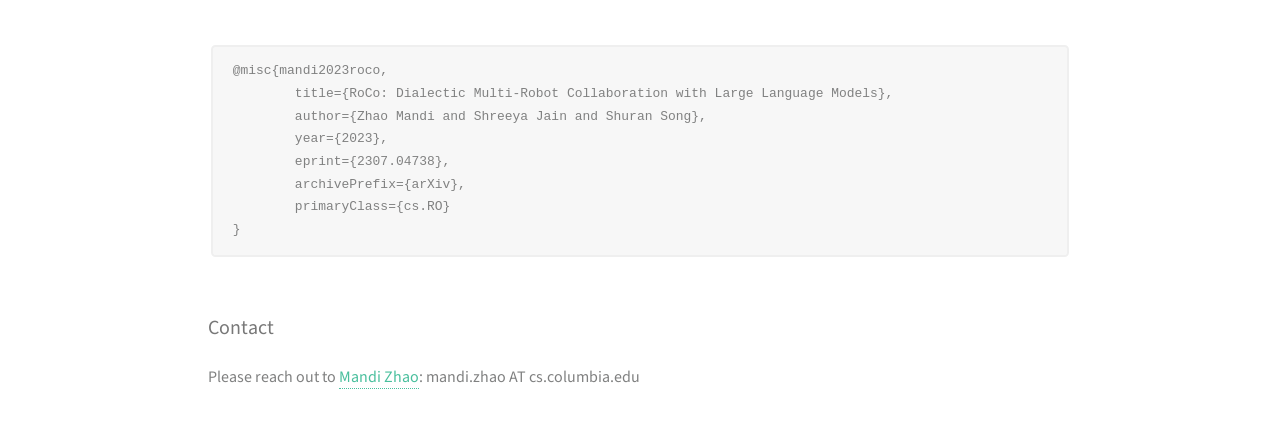
==== commit adca7b7b: "update" ====
--- a/index.html
+++ b/index.html
@@ -35,11 +35,13 @@
 							<a href="https://www.cs.columbia.edu/~shurans/">Shuran Song  </a>
 						</h3>
 
-						<h3 style="text-align: center;"><p>Columbia University</p></h3>
+						<h3 style="text-align: center;"><p>Columbia University, Stanford University </p></h3>
 						
 						<h3 style="text-align: center;">
-							<a href="https://arxiv.org/abs/2307.04738">Paper</a> | 
-							&nbsp <a href="https://github.com/MandiZhao/robot-collab">Code</a>
+							<!-- <a href="https://arxiv.org/abs/2307.04738">Paper</a> |  -->
+							&nbsp <a href="https://github.com/MandiZhao/robot-collab">Code</a> |
+							&nbsp <a href="RoCo_ICRA2024_appendix.pdf">Appendix</a> |
+							&nbsp <a href="https://www.youtube.com/embed/NoaDMlbrrWY">Video</a>
 						</p>
 						
 					    <span class="image fit" style="max-width: 100%; margin-top: 0.5em; margin-bottom: 1.5em; margin-left: auto; margin-right: auto">
@@ -55,7 +57,7 @@
 
 						<!-- <div class="12u$"><a href="/"><span class="image fit" style="border: 1px solid; border-color: #888888;"><img src="images/paper-thumbnail.jpeg" alt="" /></span></a></div> -->
 						
-						<!-- Code is available on <a href="/">GitHub</a>. -->
+						
 						
 						<!-- <hr>
 						<h3>Team</h3>
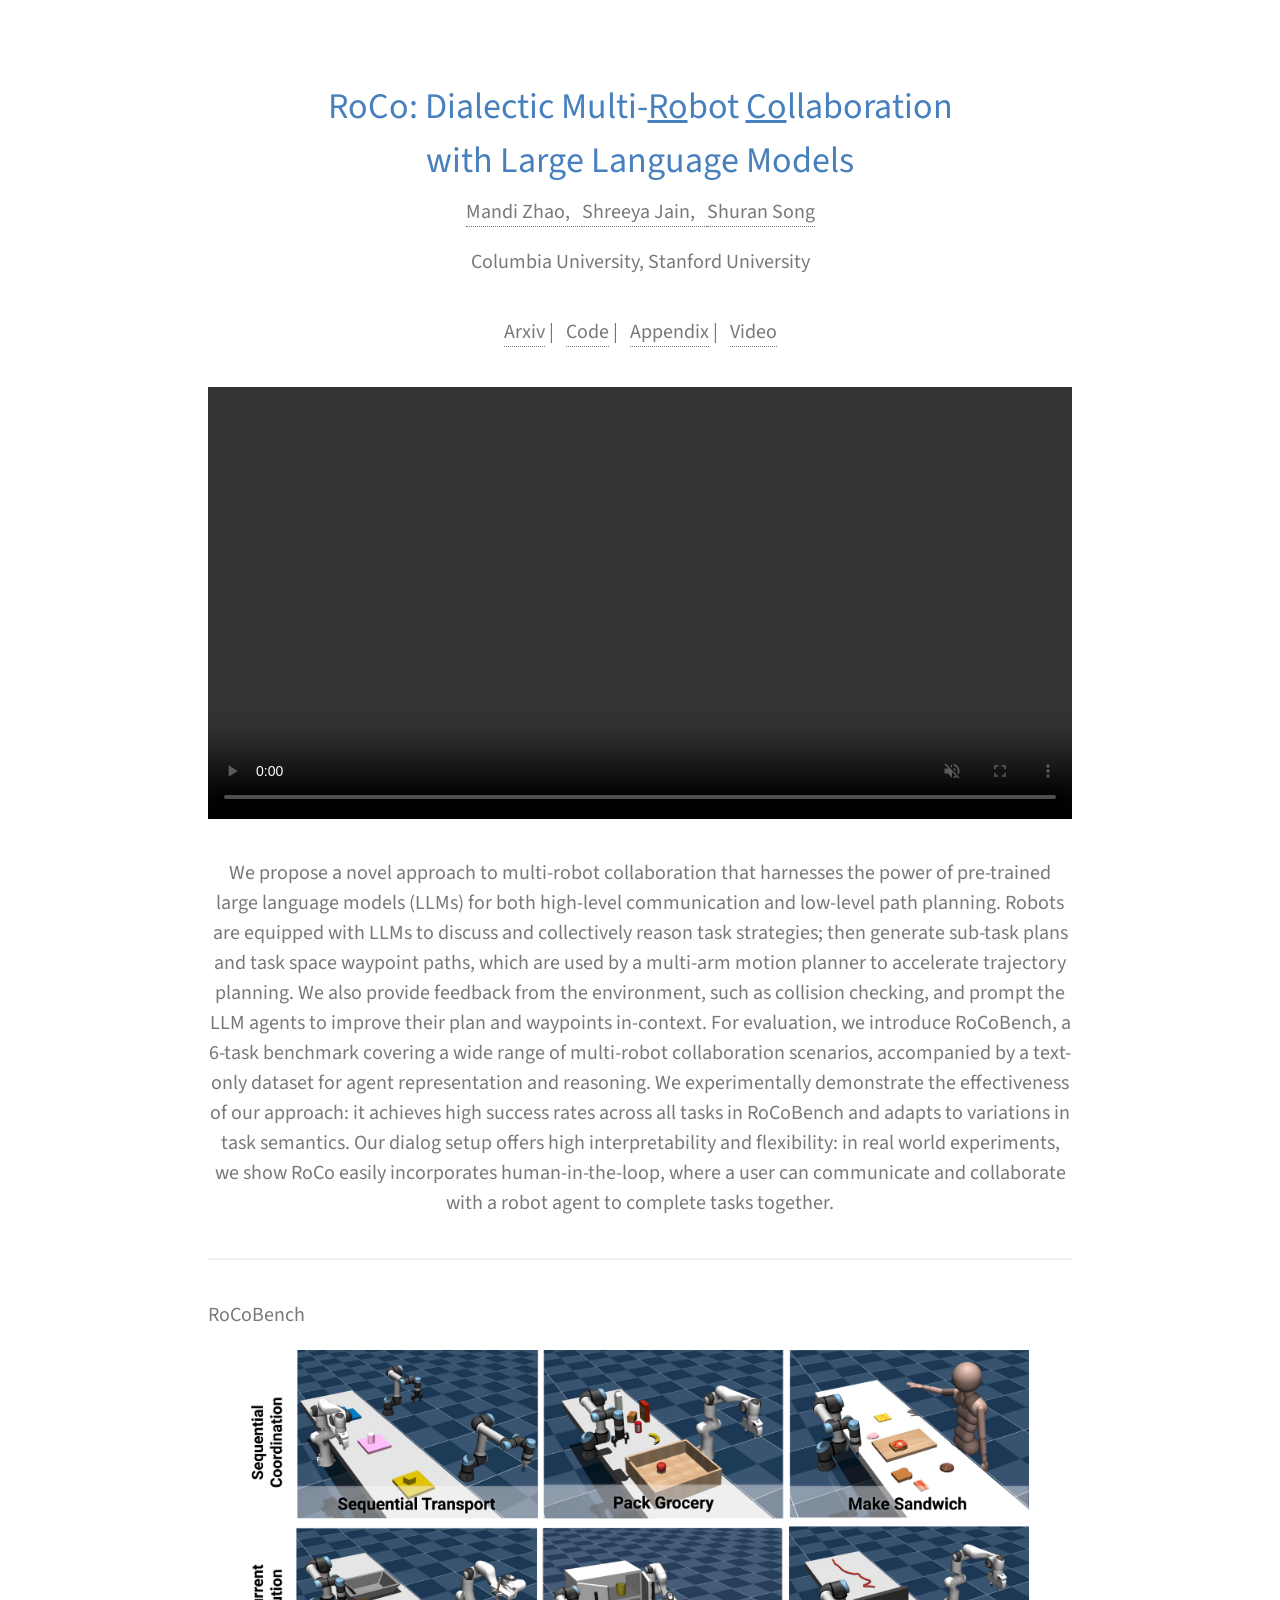
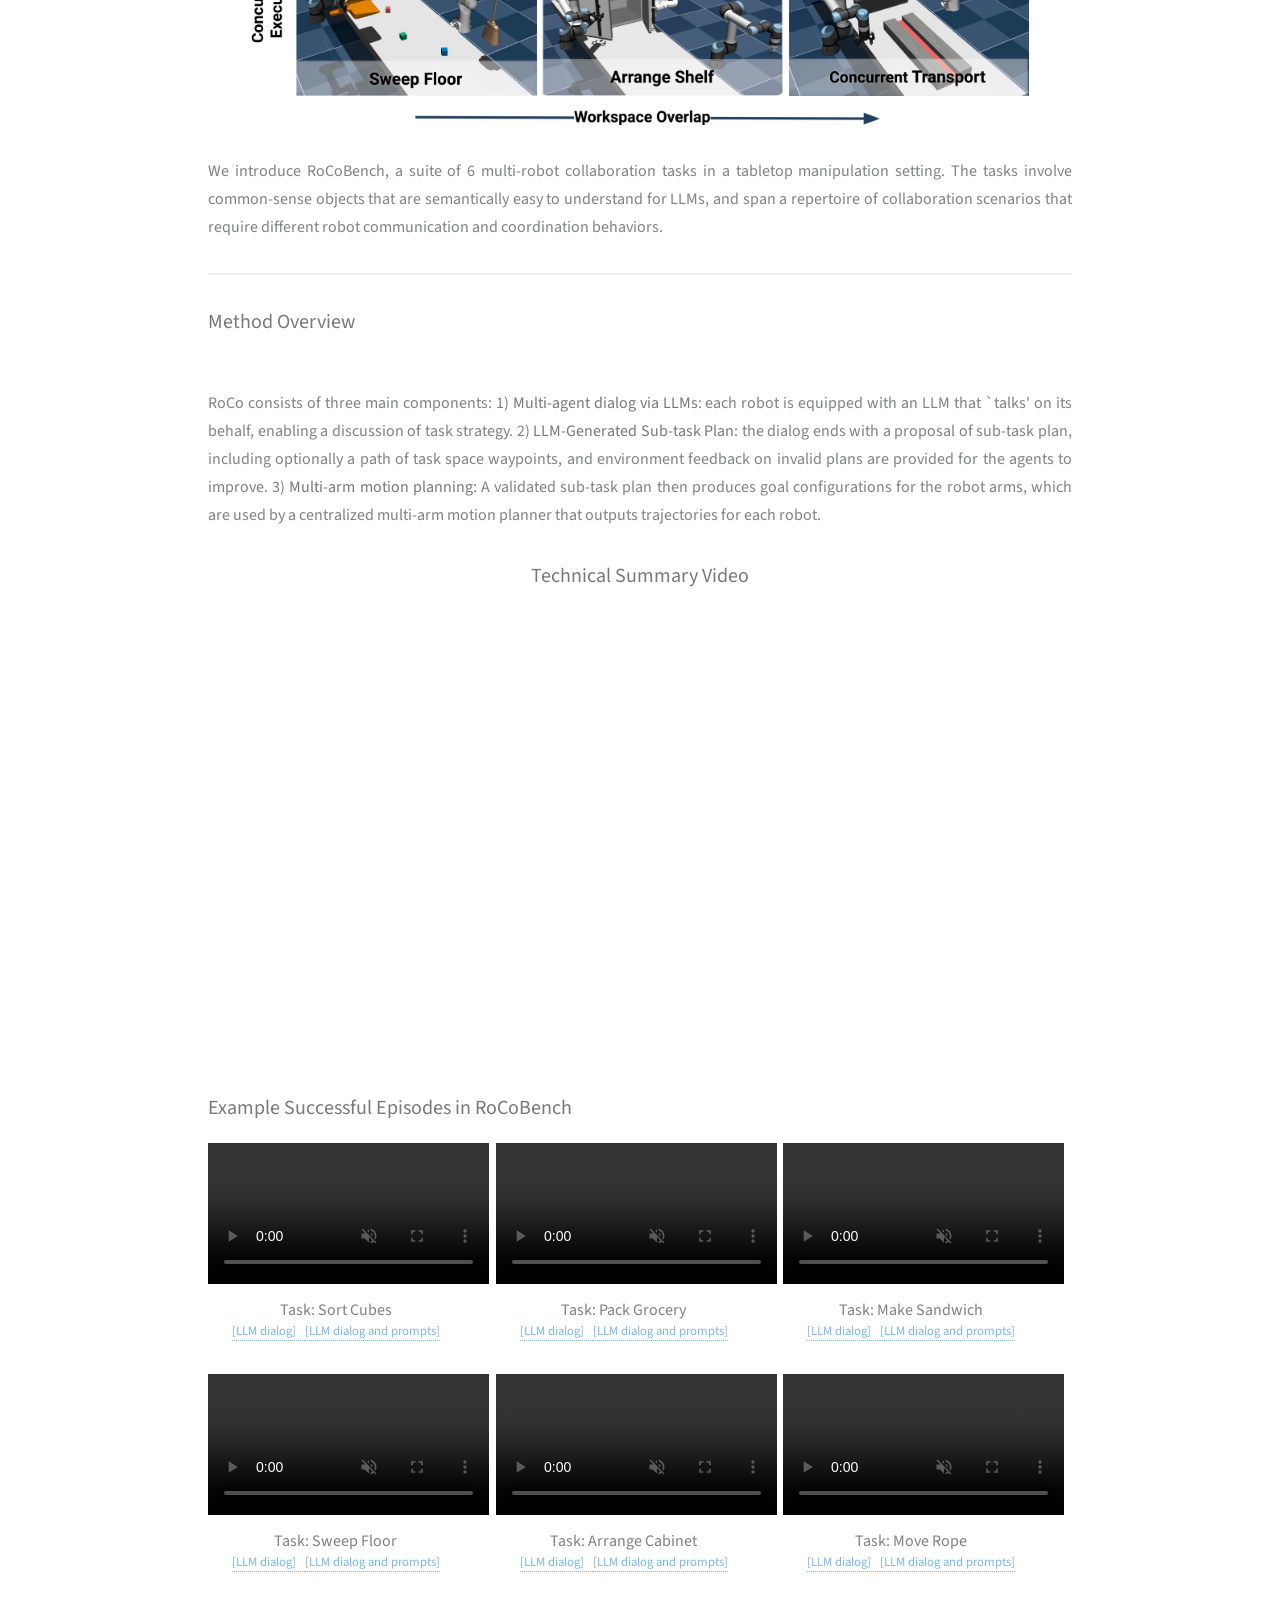
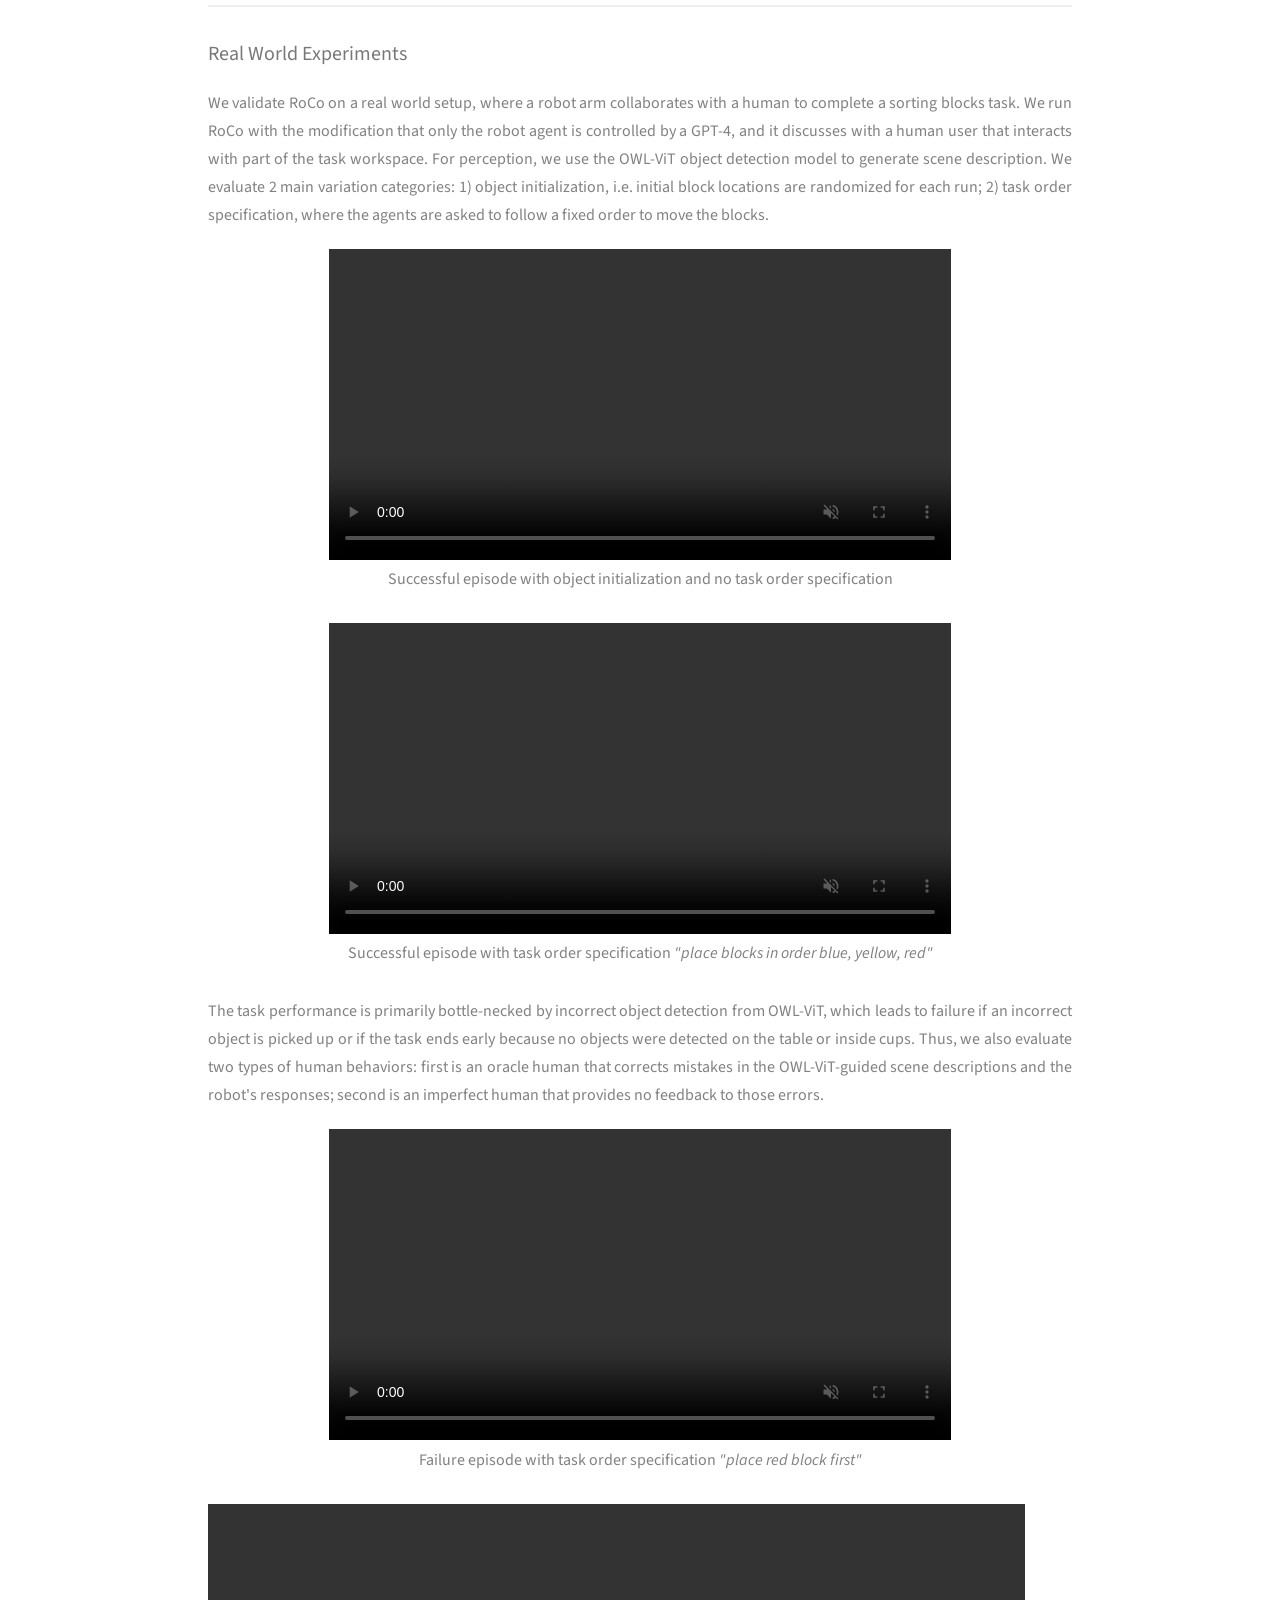
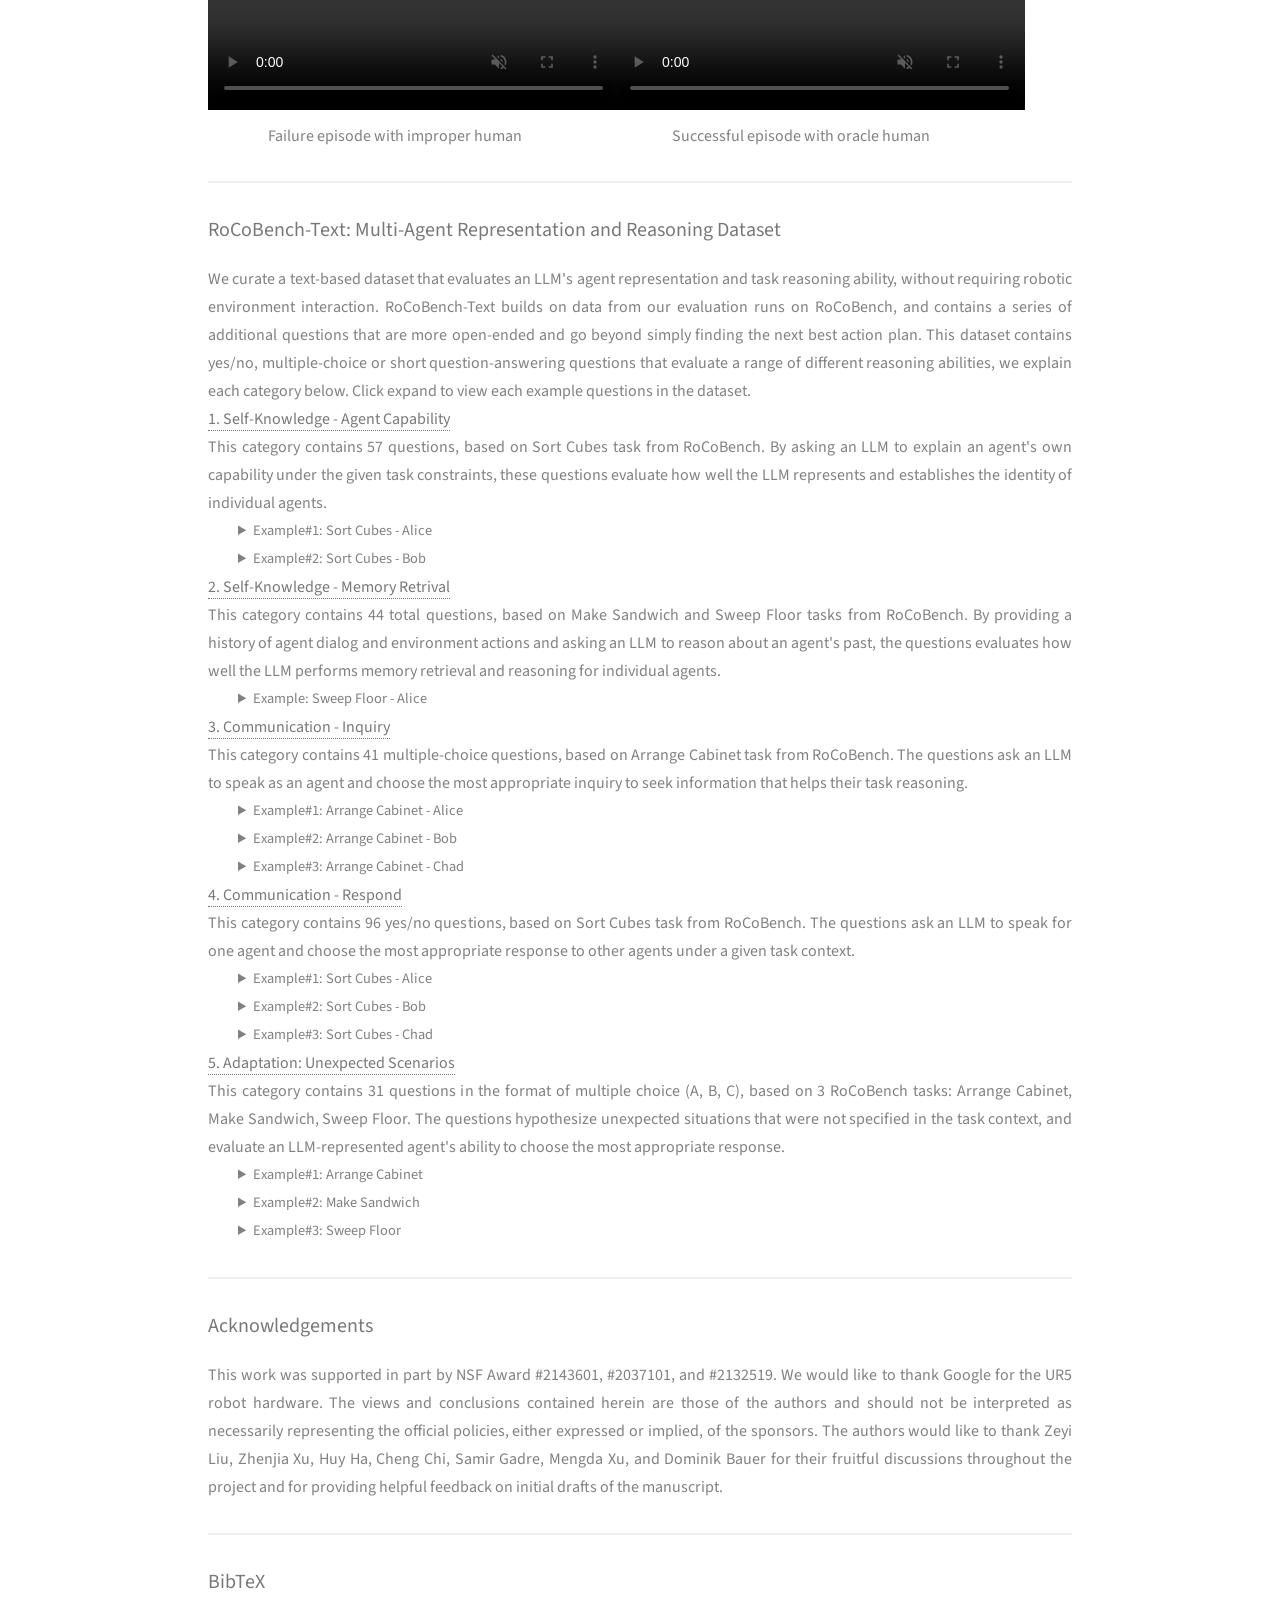
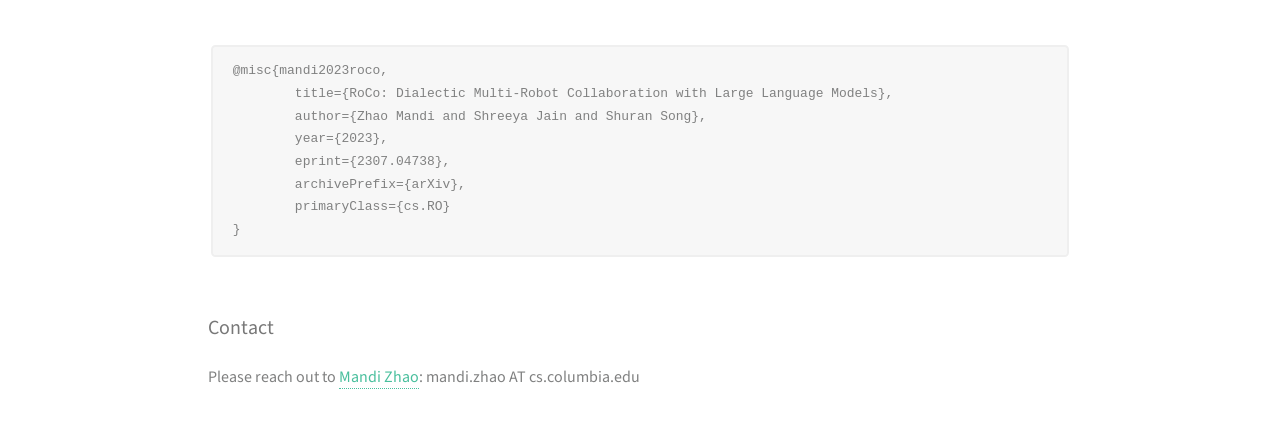
==== commit fb553c42: "update" ====
--- a/index.html
+++ b/index.html
@@ -38,7 +38,7 @@
 						<h3 style="text-align: center;"><p>Columbia University, Stanford University </p></h3>
 						
 						<h3 style="text-align: center;">
-							<!-- <a href="https://arxiv.org/abs/2307.04738">Paper</a> |  -->
+							<a href="https://arxiv.org/abs/2307.04738">Arxiv</a> | 
 							&nbsp <a href="https://github.com/MandiZhao/robot-collab">Code</a> |
 							&nbsp <a href="RoCo_ICRA2024_appendix.pdf">Appendix</a> |
 							&nbsp <a href="https://www.youtube.com/embed/NoaDMlbrrWY">Video</a>
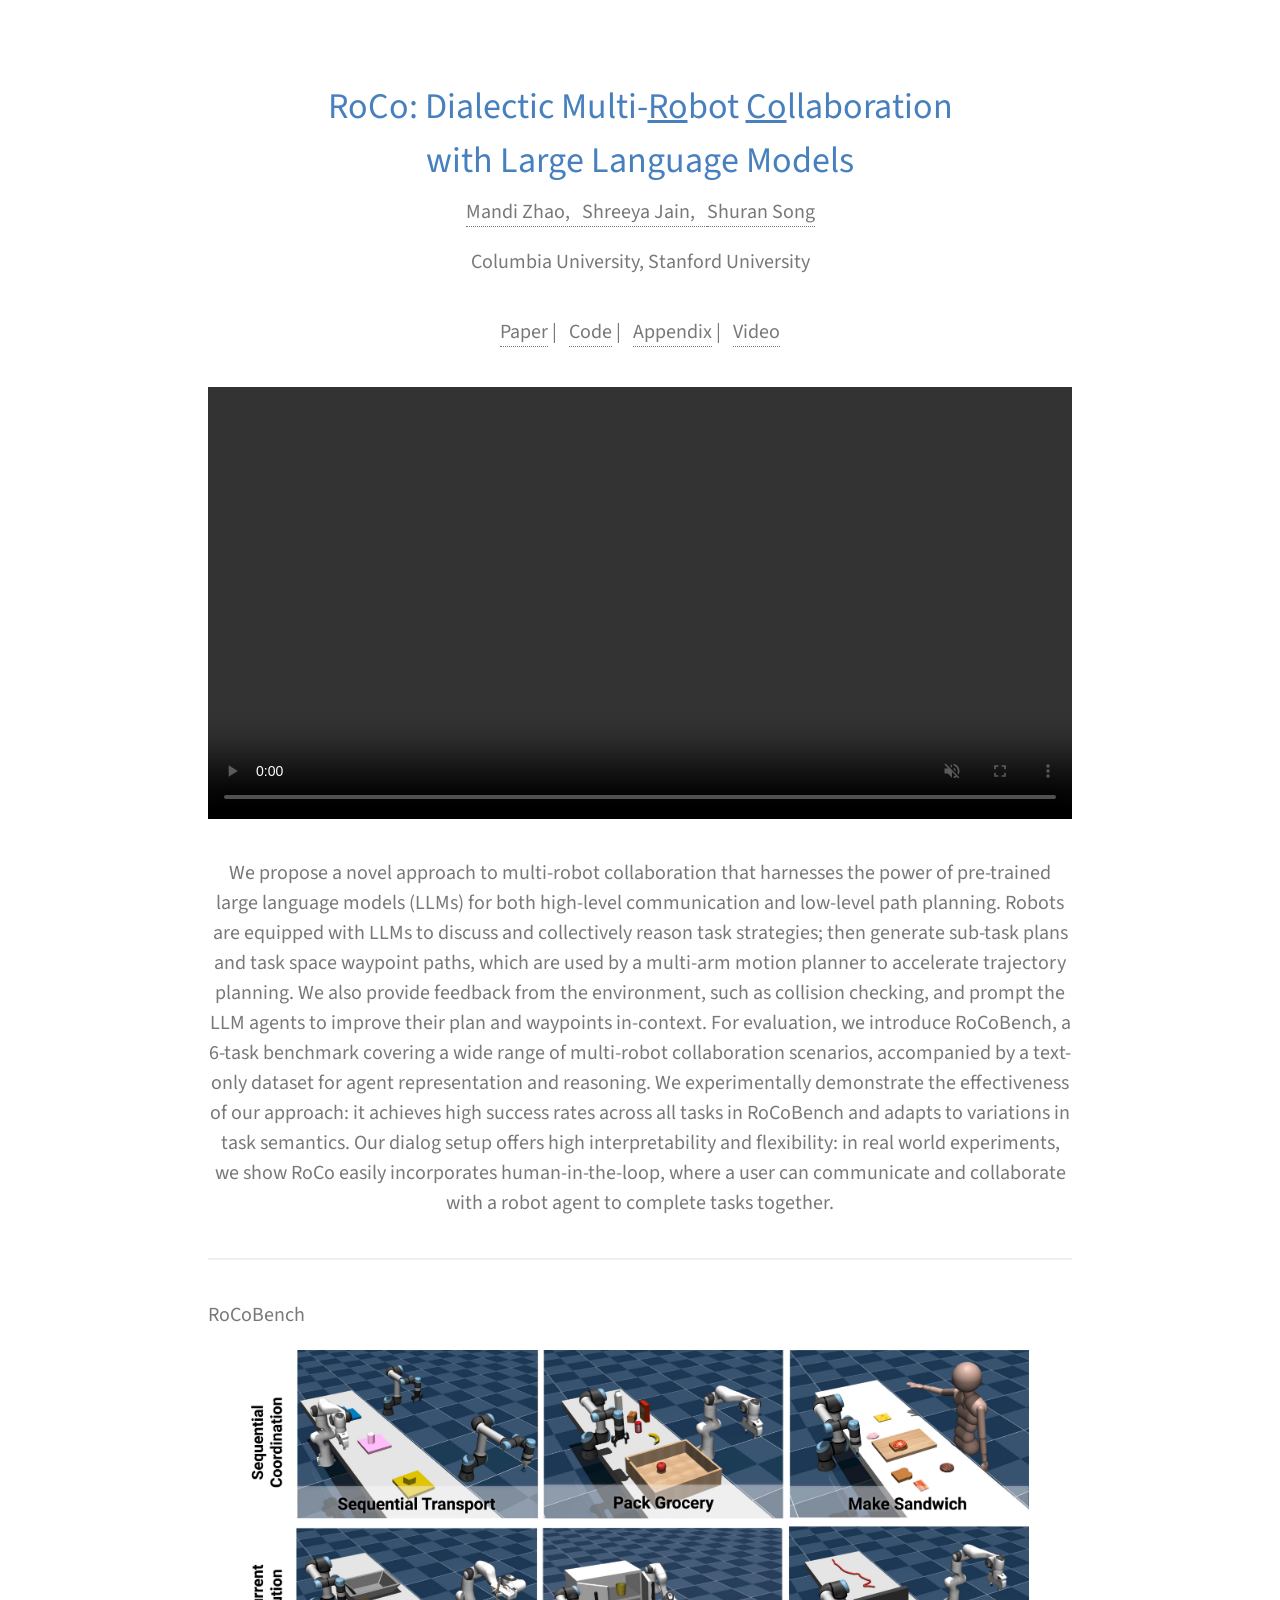
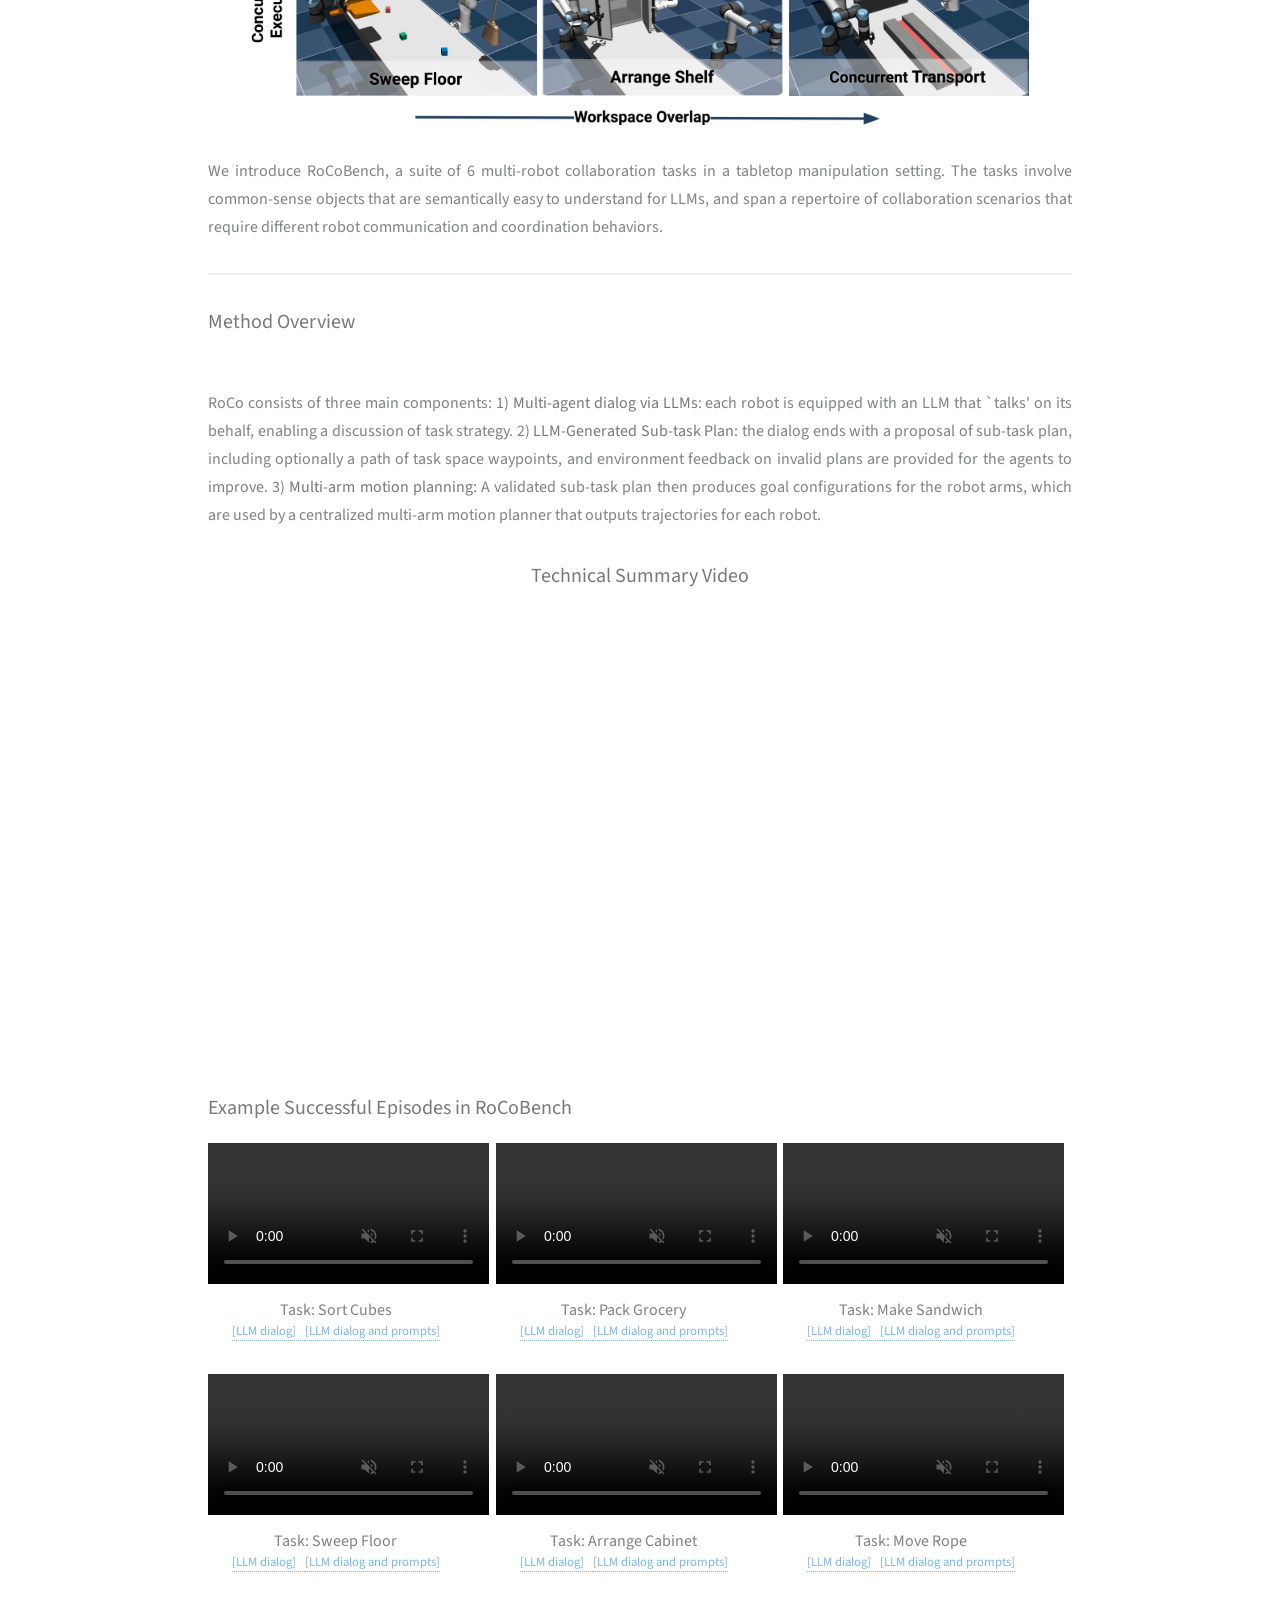
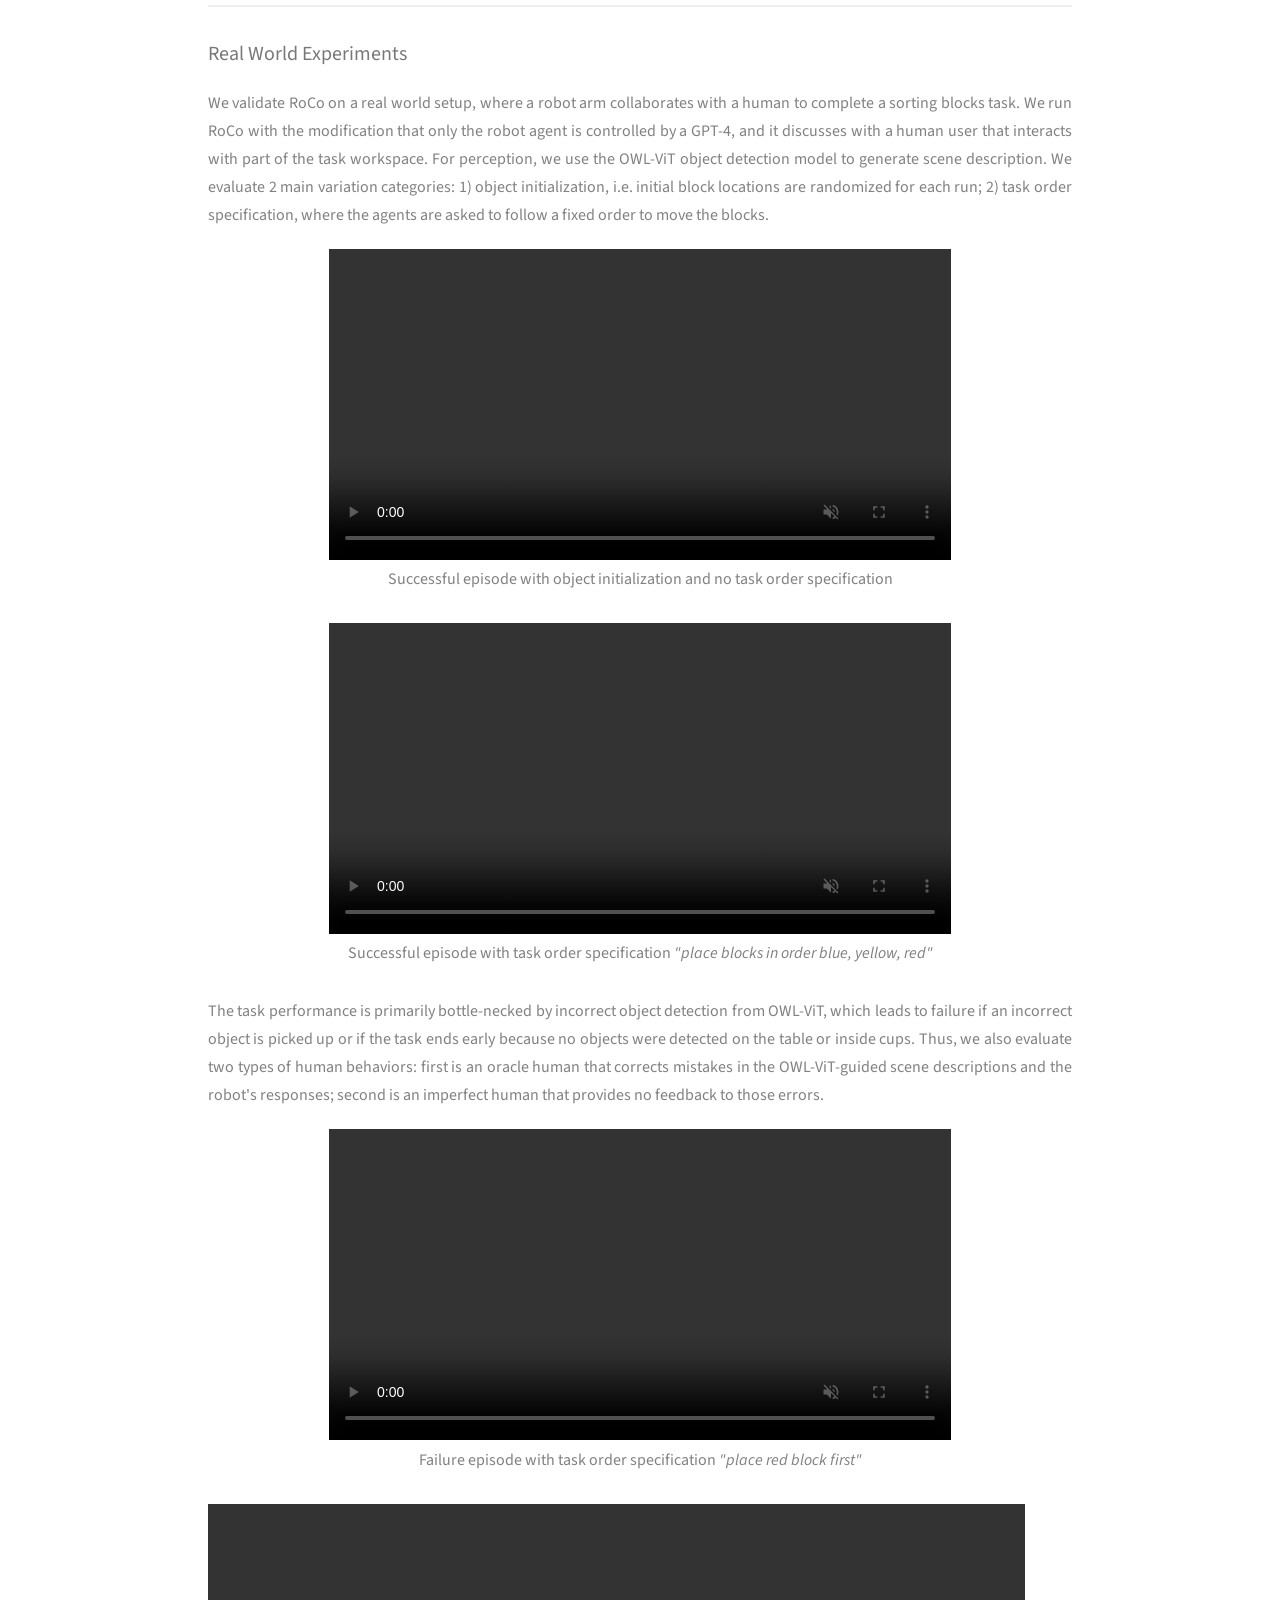
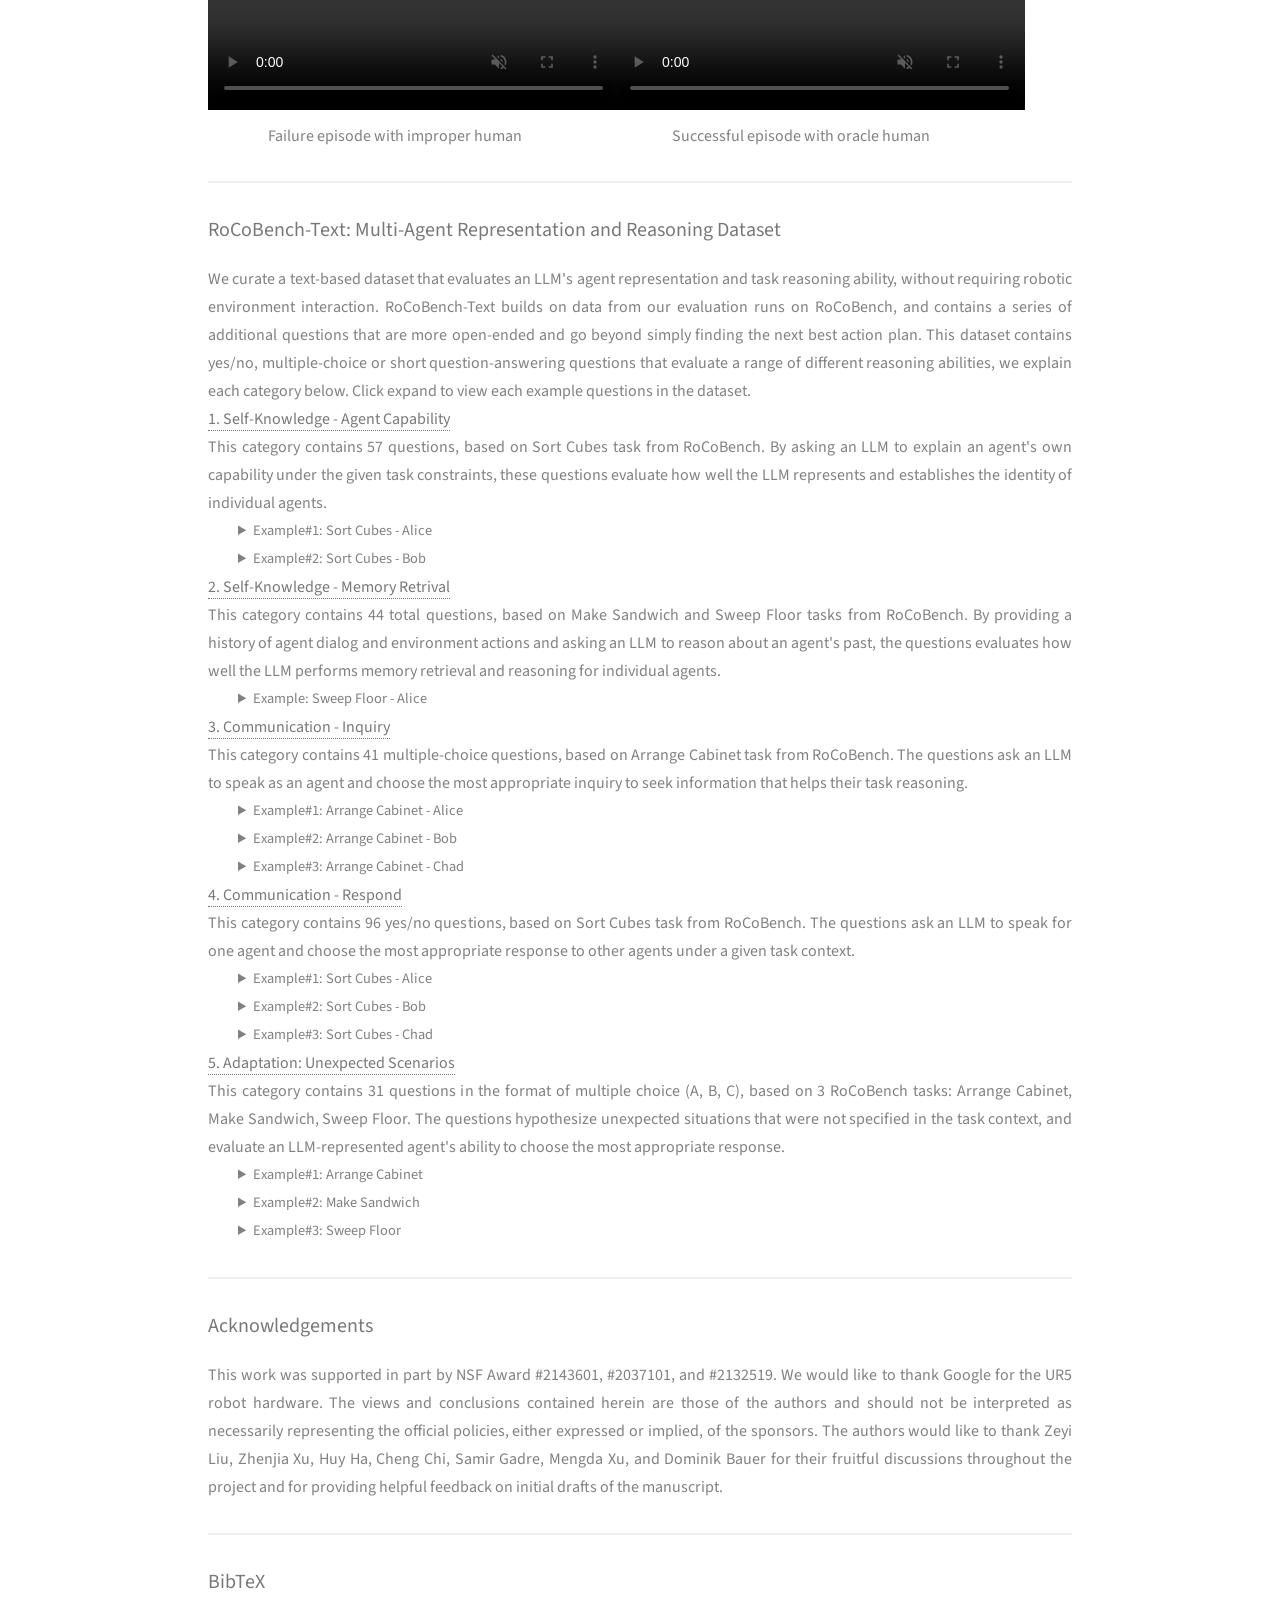
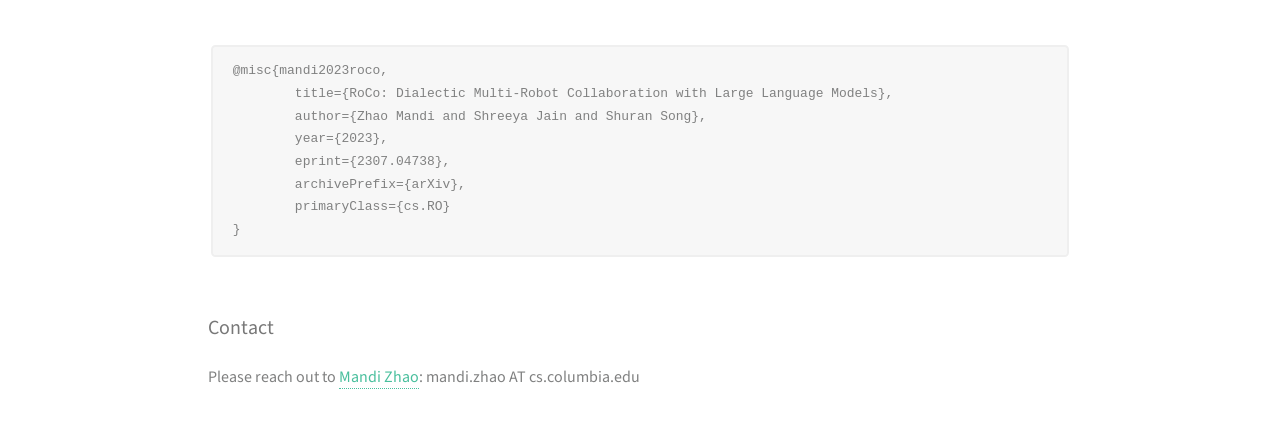
==== commit 3ca7b2d9: "Update index.html" ====
--- a/index.html
+++ b/index.html
@@ -38,9 +38,9 @@
 						<h3 style="text-align: center;"><p>Columbia University, Stanford University </p></h3>
 						
 						<h3 style="text-align: center;">
-							<a href="https://arxiv.org/abs/2307.04738">Arxiv</a> | 
+							<a href="https://arxiv.org/abs/2307.04738">Paper</a> |  
 							&nbsp <a href="https://github.com/MandiZhao/robot-collab">Code</a> |
-							&nbsp <a href="RoCo_ICRA2024_appendix.pdf">Appendix</a> |
+							&nbsp <a href="roco-icra-appendix.pdf">Appendix</a> |
 							&nbsp <a href="https://www.youtube.com/embed/NoaDMlbrrWY">Video</a>
 						</p>
 						
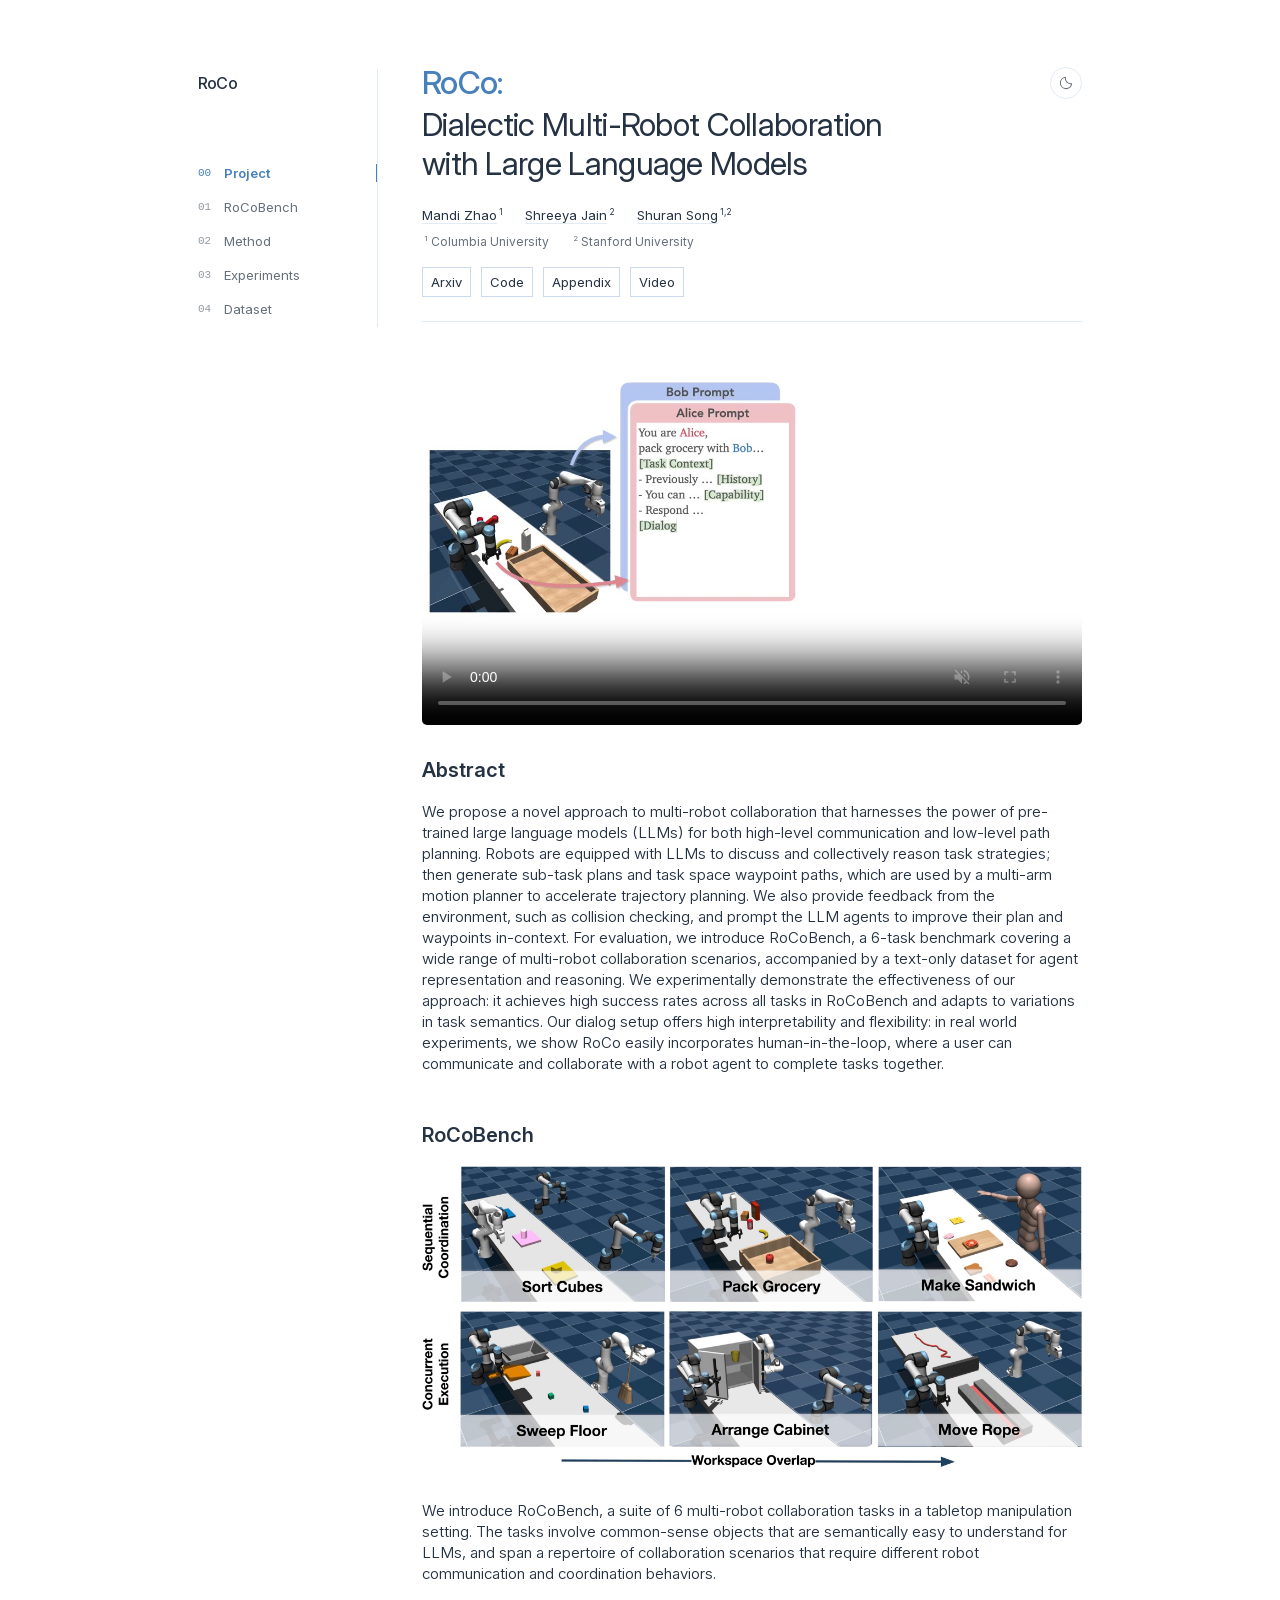
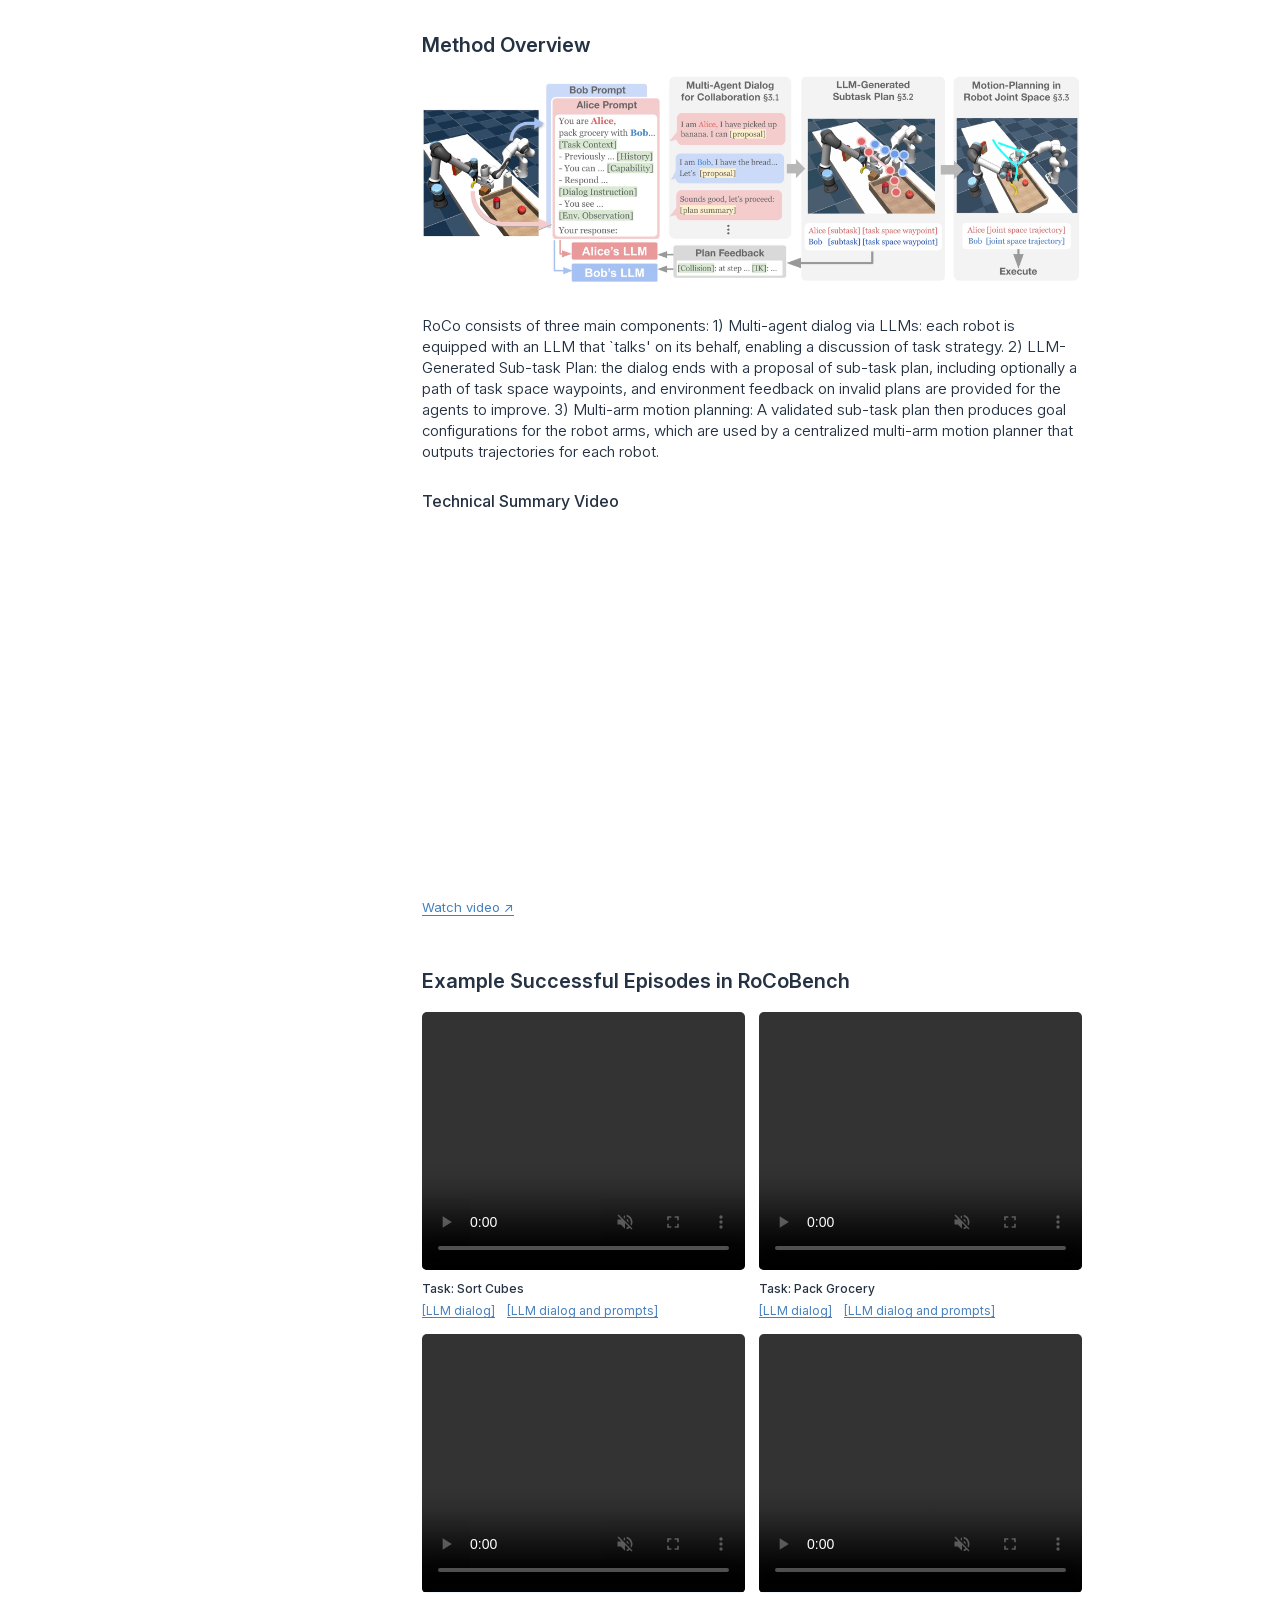
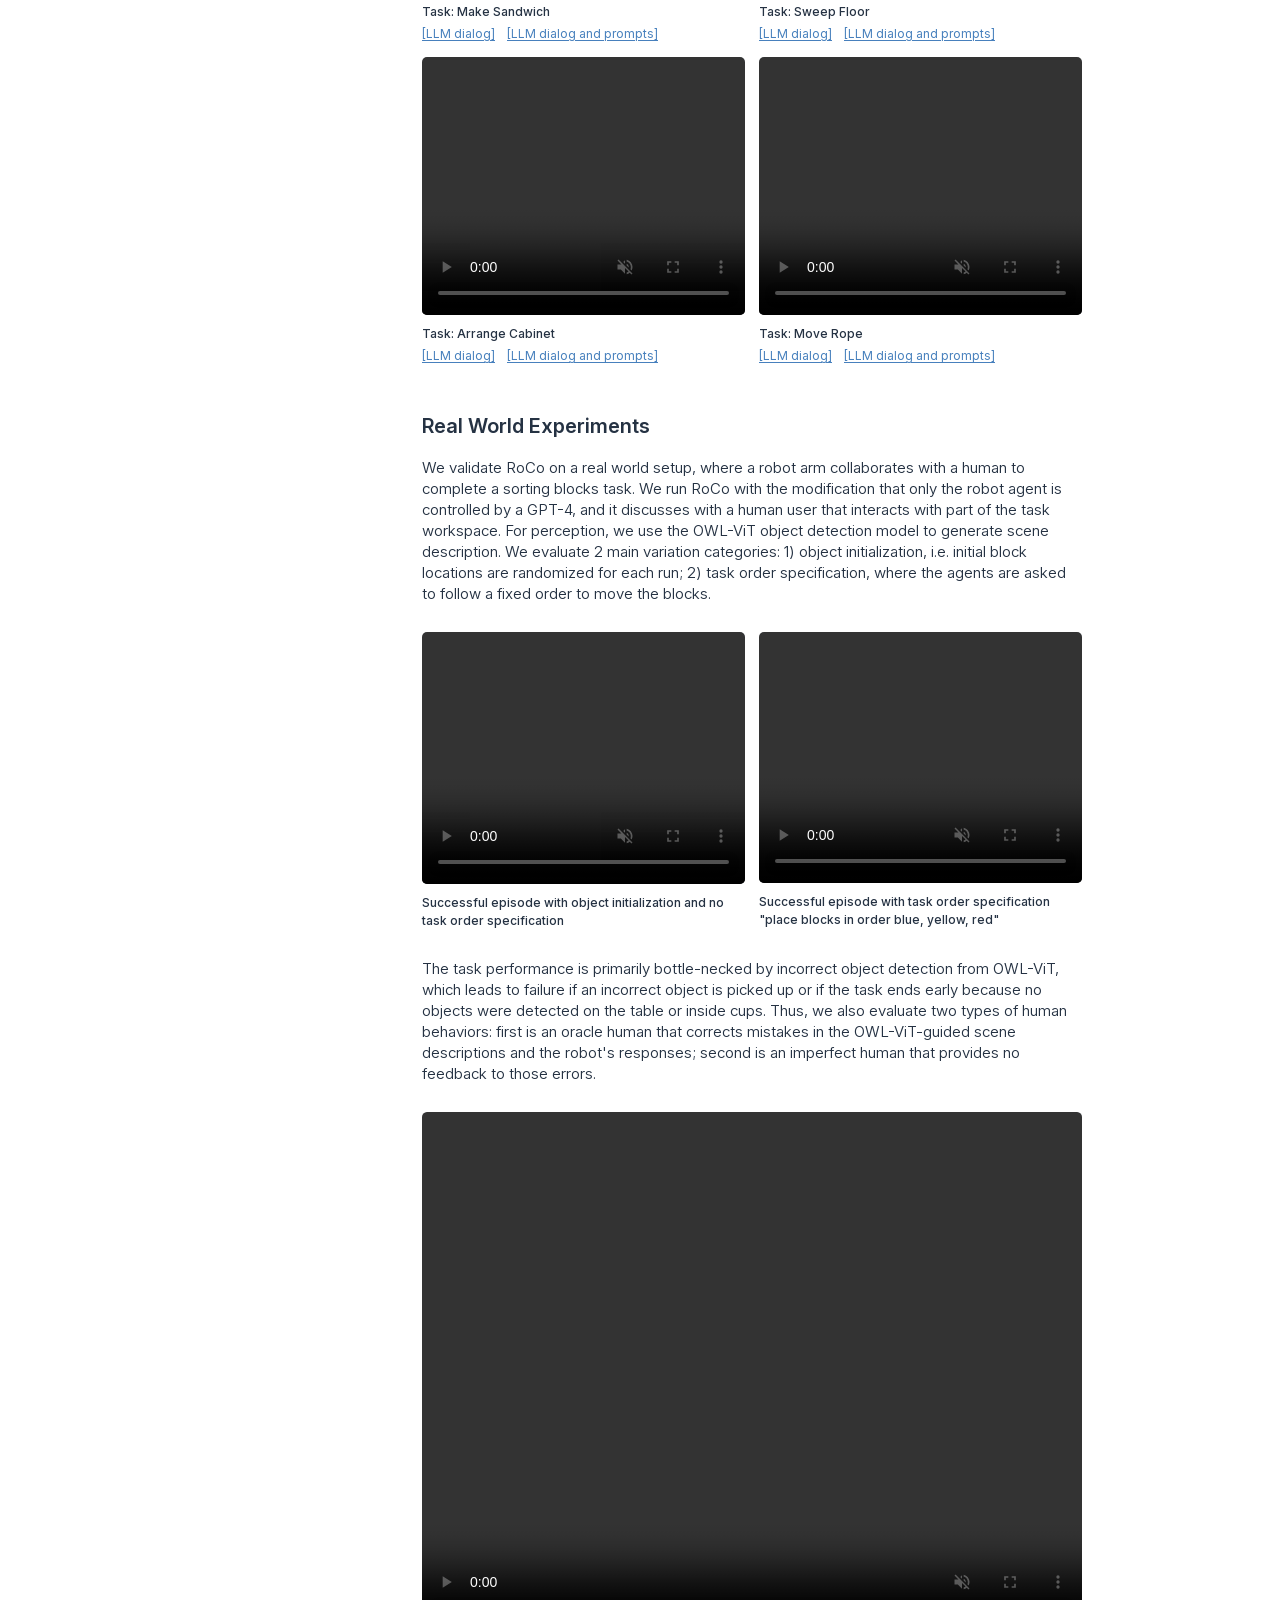
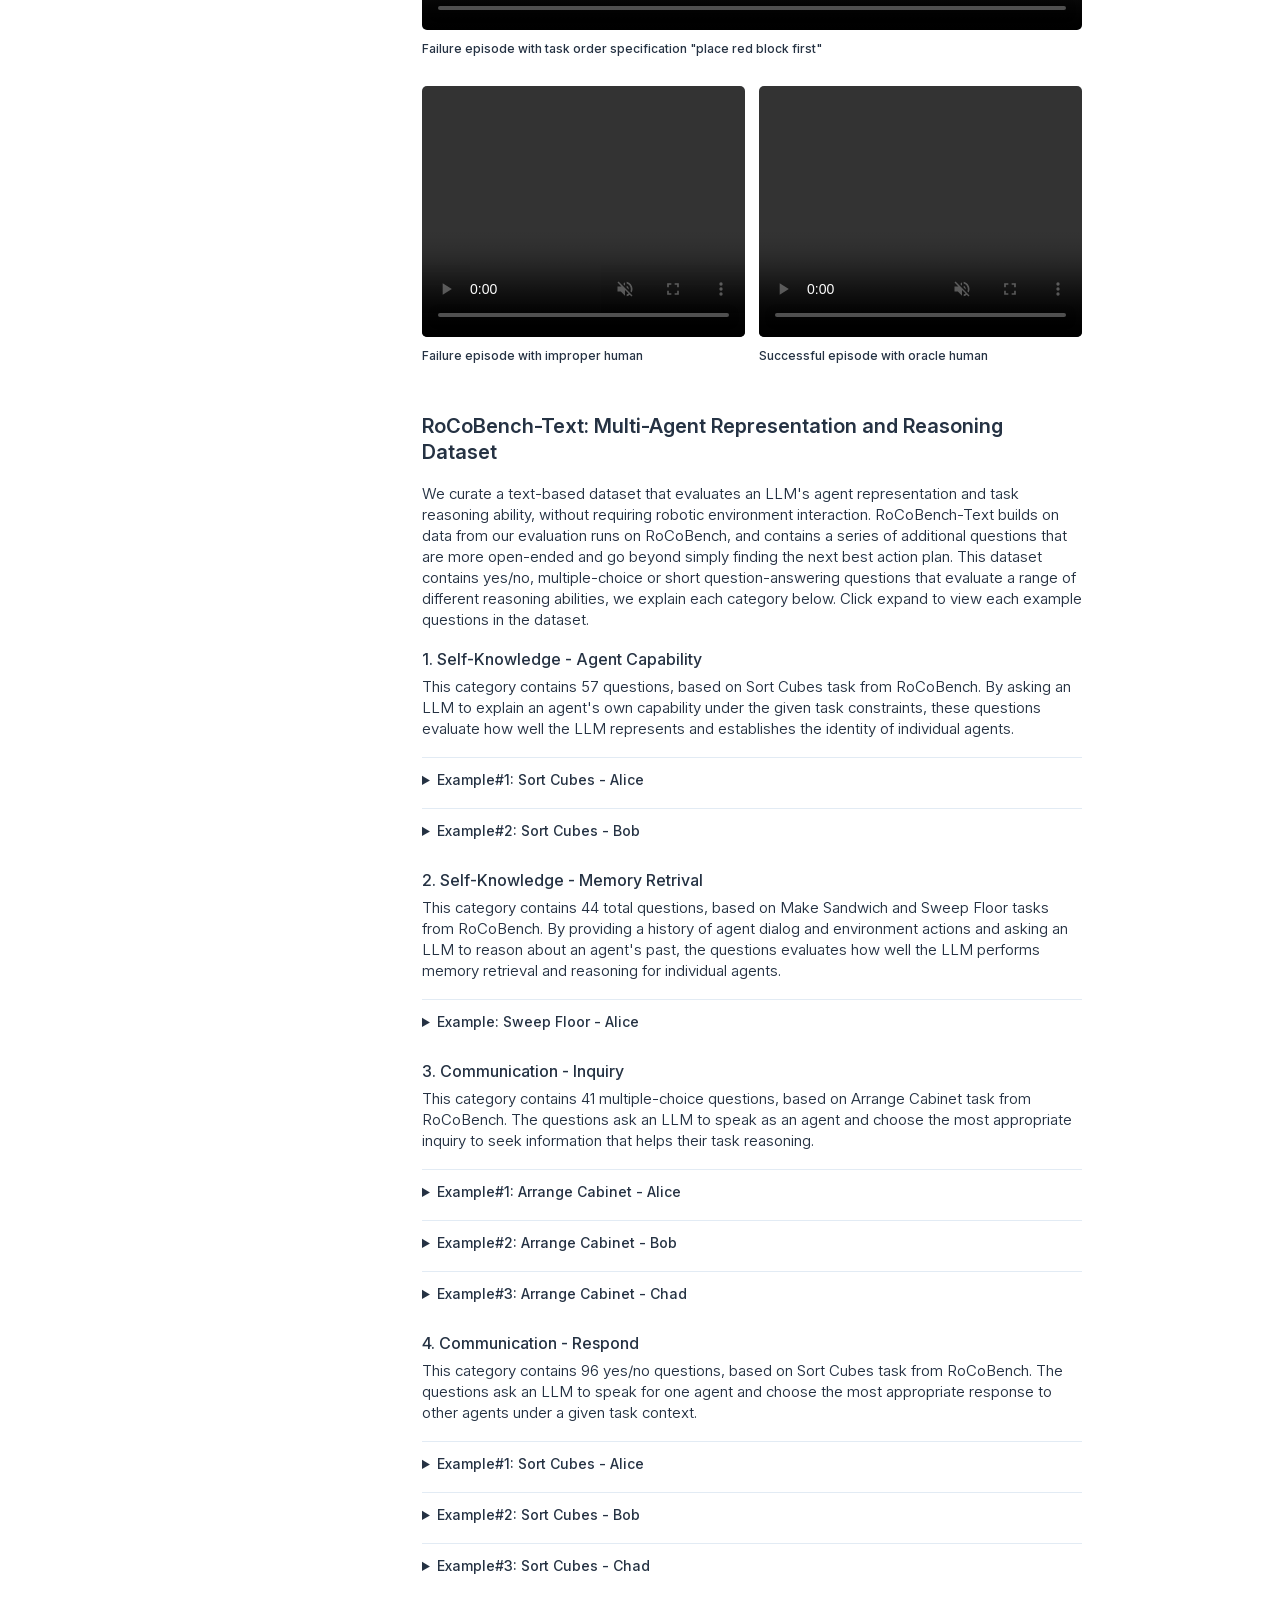
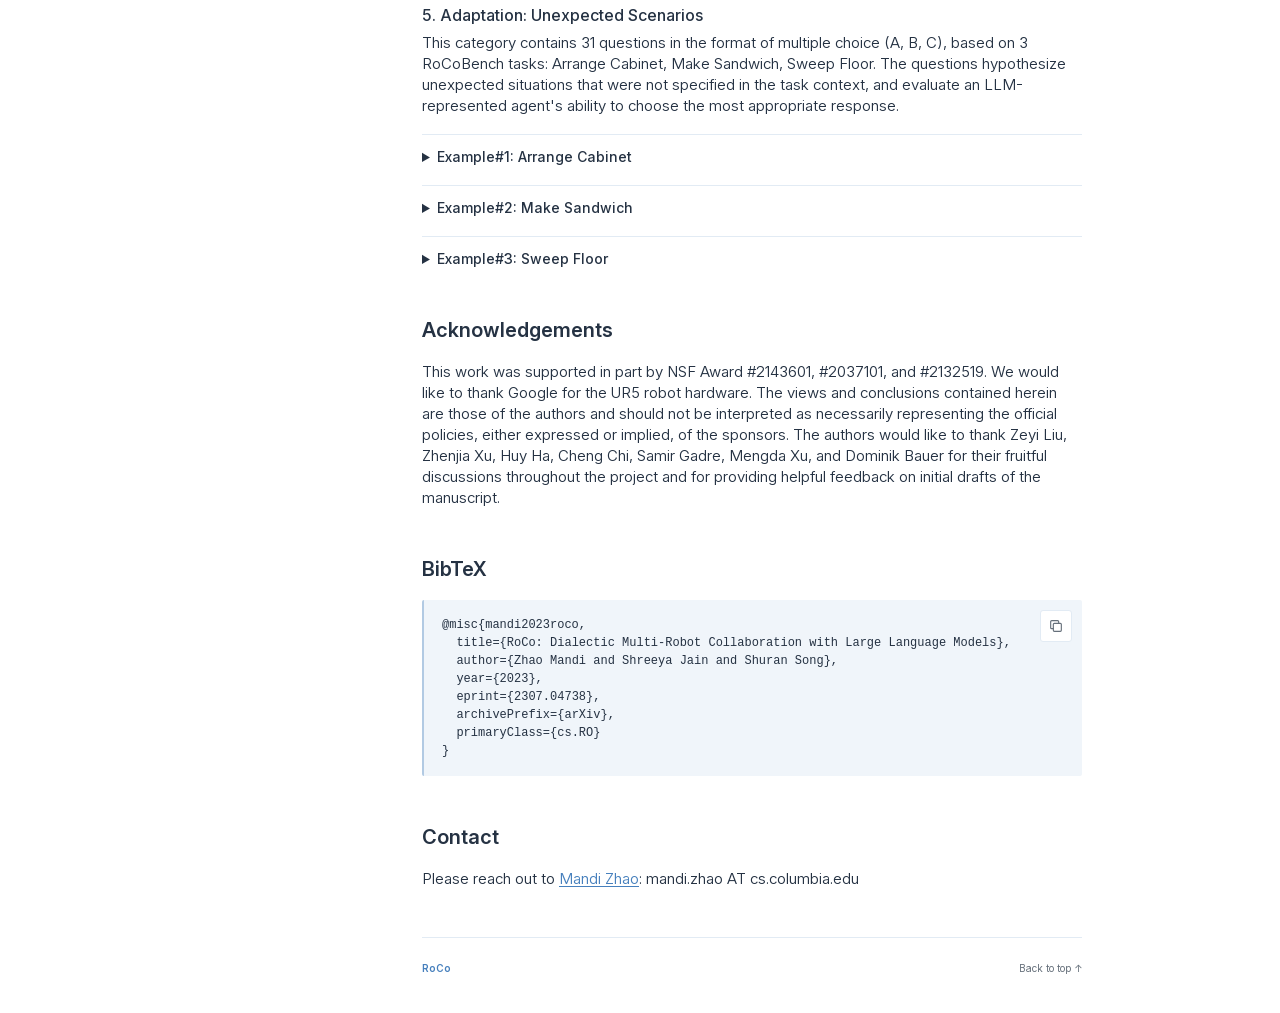
==== commit bdc91e36: "update" ====
--- a/index.html
+++ b/index.html
@@ -1,674 +1,63 @@
-<!DOCTYPE HTML>
-<html>
-	<head>
-		<title>RoCo: Dialectic Multi-Robot Collaboration with Large Language Models</title> 
-		<meta charset="utf-8" />
-		 <meta name="viewport" content="width=1000">
-		<link rel="stylesheet" href="assets/css/main.css" />
-		<!-- Global site tag (gtag.js) - Google Analytics -->
-		<script async src="https://www.googletagmanager.com/gtag/js?id=G-W89SB0LDFH"></script>
-		<script>
-		window.dataLayer = window.dataLayer || [];
-		function gtag(){dataLayer.push(arguments);}
-		gtag('js', new Date());
-
-		gtag('config', 'G-W89SB0LDFH');
-		</script>
-
-		<meta property="og:url"           content="https://project-roco.github.io" />
-	    <meta property="og:type"          content="website" />
-	    <meta property="og:title"         content="RoCo: Dialectic Multi-Robot Collaboration with Large Language Models" />
-	    <meta property="og:description"   content="Muli-robot collaboration using LLMs" />
-
-	</head>
-	<body id="top">
-
-		<!-- Main -->
-			<div id="main" style="padding-bottom:1em; padding-top: 5em; width: 60em; max-width: 70em; margin-left: auto; margin-right: auto; text-align: justify; color: #808181">
-					<section id="four">
- 
-						<h1 style="text-align: center; color: #4780bd; font-size: 225%; margin-bottom: 0.25em;">RoCo: Dialectic Multi-<u>Ro</u>bot <u>Co</u>llaboration <br/> with Large Language Models</h1>
-						<!-- TODO: remove names for submission!!!  -->
-						<h3 style="text-align: center;">
-							<a href="https://mandizhao.github.io">Mandi Zhao, &nbsp  </a>  
-							<a href="https://www.linkedin.com/in/shreeyajain/">Shreeya Jain,  &nbsp  </a>
-							<a href="https://www.cs.columbia.edu/~shurans/">Shuran Song  </a>
-						</h3>
-
-						<h3 style="text-align: center;"><p>Columbia University, Stanford University </p></h3>
-						
-						<h3 style="text-align: center;">
-							<a href="https://arxiv.org/abs/2307.04738">Paper</a> |  
-							&nbsp <a href="https://github.com/MandiZhao/robot-collab">Code</a> |
-							&nbsp <a href="roco-icra-appendix.pdf">Appendix</a> |
-							&nbsp <a href="https://www.youtube.com/embed/NoaDMlbrrWY">Video</a>
-						</p>
-						
-					    <span class="image fit" style="max-width: 100%; margin-top: 0.5em; margin-bottom: 1.5em; margin-left: auto; margin-right: auto">
-							<!-- <img src="images/teaser.jpg" alt="" /> -->
-							<video controls autoplay muted playsinline style="width: 100%;">
-								<source src="roco-teaser-video-small.mp4" > </video>
-						</span>
-						<p style="color: #797878;"> We propose a novel approach to multi-robot collaboration that harnesses the power of pre-trained large language models (LLMs) for both high-level communication and low-level path planning. Robots are equipped with LLMs to discuss and collectively reason task strategies; then generate sub-task plans and task space waypoint paths, which are used by a multi-arm motion planner to accelerate trajectory planning. 
-							We also provide feedback from the environment, such as collision checking, and prompt the LLM agents to improve their plan and waypoints in-context. For evaluation, we introduce RoCoBench, a 6-task benchmark covering a wide range of multi-robot collaboration scenarios, accompanied by a text-only dataset for agent representation and reasoning. 
-							We experimentally demonstrate the effectiveness of our approach: it achieves high success rates across all tasks in RoCoBench and adapts to variations in task semantics. Our dialog setup offers high interpretability and flexibility: in real world experiments, we show RoCo easily incorporates human-in-the-loop, where a user can communicate and collaborate with a robot agent to complete tasks together.
-						</p>
-					   
-
-						<!-- <div class="12u$"><a href="/"><span class="image fit" style="border: 1px solid; border-color: #888888;"><img src="images/paper-thumbnail.jpeg" alt="" /></span></a></div> -->
-						
-						
-						
-						<!-- <hr>
-						<h3>Team</h3>
-						<section>
-							<div class="box alt" style="margin-bottom: 1em;">
-								<div class="row 50% uniform" style="width: 90%;">
-									<div class="2u" style="font-size: 0.7em; line-height: 1.5em; text-align: center;"><a href="https://mandizhao.github.io/"><span class="image fit" style="margin-bottom: 0.5em;"><img src="images/mandi_thumbnail.jpg" alt="" style="border-radius: 50%;" /></span>Mandi Zhao</a></div>
-
-									<div class="2u" style="font-size: 0.7em; line-height: 1.5em; text-align: center;"><a href="https://www.linkedin.com/in/shreeyajain/"><span class="image fit" style="margin-bottom: 0.5em;"><img src="images/shreeya_thumbnail.jpg" alt="" style="border-radius: 50%;" /></span>Shreeya Jain</a></div>
-									
-									<div class="2u" style="font-size: 0.7em; line-height: 1.5em; text-align: center;"><a href="https://www.cs.columbia.edu/~shurans/"><span class="image fit" style="margin-bottom: 0.5em;"><img src="images/shuran_thumbnail.jpg" alt="" style="border-radius: 50%;" /></span>Shuran Song</a></div>
-									
-								</div>
-							</div>
-						</section>
-			 
-
-						<hr>
-						<h3>BibTeX</h3>
-						<pre><code>
-							@ </code></pre>
-
-						<hr>
-						<div class="row">
-							<div class="12u$ 12u$(xsmall)" style="text-align: center;">
-								<h3>Technical Summary Video</h3>
-								<iframe id="match-video" width="640" height="360" style="margin-bottom: 2em; margin-left: auto; margin-right: auto; display:block;" src="https://www.youtube.com/embed/EJ98xBJZ9ek" frameborder="0" allowfullscreen></iframe>
-							</div>
-						</div> -->
-						<hr>
-						<h3>RoCoBench </h3>
-						<div class="12u$">
-							<span class="image fit" style="max-width: 90%; border: 0px solid; border-color: #888888; margin-left: auto; margin-right: auto">
-								<img src="images/teaser.jpg" alt=""> 
-							</span>
-						</div>
-						<p>
-							We introduce RoCoBench, a suite of 6 multi-robot collaboration tasks in a tabletop manipulation setting. The tasks involve common-sense objects that are semantically easy to understand for LLMs, and span a repertoire of collaboration scenarios that require different robot communication and coordination behaviors.
-						</p>
-						
-						<hr>
-						<h3>Method Overview</h3>
-						<div class="12u$">
-							<span class="image fit" style="max-width: 100%; border: 0px solid; border-color: #888888; margin-left: auto; margin-right: auto">
-								<img src="images/roco-method.jpg" alt="">
-								<!-- <video controls autoplay muted playsinline style="width: 110%;" >
-									<source src="roco-video-fig1.m4v" >
-								</video> -->
-					
-							</span>
-						</div>
-						<p>
-							RoCo consists of three main components: 1) <b>Multi-agent dialog via LLMs</b>: each robot is equipped with an LLM that `talks' on its behalf, enabling a discussion of task strategy. 2) <b>LLM-Generated Sub-task Plan</b>: the dialog ends with a proposal of sub-task plan, including optionally a path of task space waypoints, and environment feedback on invalid plans are provided for the agents to improve. 3) <b>Multi-arm motion planning:</b> A validated sub-task plan then produces goal configurations for the robot arms, which are used by a centralized multi-arm motion planner that outputs trajectories for each robot.
-						</p>
-
-						<div class="row">
-							<div class="12u$ 12u$(xsmall)" style="text-align: center;">
-								<h3>Technical Summary Video</h3>
-								<iframe id="match-video" width="800" height="450" style="margin-bottom: 2em; margin-left: auto; margin-right: auto; display:block;" 
-								src="https://www.youtube.com/embed/NoaDMlbrrWY" frameborder="0" allowfullscreen>
-								</iframe> 
-							</div>
-						</div>
-
-						
-						<h3>Example Successful Episodes in RoCoBench</h3>
-								<!-- <p>
-								In this task, the robot needs to 
-								<br>① Pickup a randomly placed mug and place it lip down (marked orange).
-								<br>② Rotate the mug such that its handle is pointing left.
-								</p>
-								<video controls muted style="width: 97.6%; margin-left: 0%;" preload="metadata"><source src="videos/mug_flipping_20_web.mp4" type="video/mp4"> </video> -->
-								<div class="box alt" style="margin-bottom: 1em;">
-									<div class="row 33% uniform" style="width: 100%;">
-										<div class="2u" style="font-size: 1em; line-height: 1.5em; text-align: center; width: 33.3%">
-											<span class="image fit" style="margin-bottom: 0.5em;">
-												<video controls autoplay muted playsinline style="width: 110%;" >
-													<source src="demos/demo_sort_dialog_seed2/video_step_3_full_episode_6seconds.m4v" > </video>
-											</span>
-											Task: Sort Cubes
-											<br>
-											<h4 style="font-size: 0.8em; color: #7db6f7">
-												<a href="demos/demo_sort_dialog_seed2/response_only.html">[LLM dialog] &nbsp 
-											    <a href="demos/demo_sort_dialog_seed2/full_prompt_and_response.html">[LLM dialog and prompts]</a> 
-											</h4>
-											 
-										</div>
-										
-										<div class="2u" style="font-size: 1em; line-height: 1.5em; text-align: center; width: 33.3%">
-											<span class="image fit" style="margin-bottom: 0.5em;">
-												<video controls autoplay muted playsinline style="width: 110%;">
-													<source src="demos/demo_pack_dialogNoHistory_seed1/video_step_7_full_episode_6seconds.m4v" > </video>
-											</span>
-											Task: Pack Grocery
-											<br>
-											<h4 style="font-size: 0.8em; color: #7db6f7">
-												<a href="demos/demo_pack_dialogNoHistory_seed1/response_only.html">[LLM dialog]  &nbsp
-												<a href="demos/demo_pack_dialogNoHistory_seed1/full_prompt_and_response.html">[LLM dialog and prompts]</a>
-											</h4> 
-										</div>
-
-										<div class="2u" style="font-size: 1em; line-height: 1.5em; text-align: center; width: 33.3%">
-											<span class="image fit" style="margin-bottom: 0.5em;">
-												<video controls autoplay muted playsinline style="width: 110%;">
-													<source src="demos/demo_sandwich_dialog_seed8/video_step_7_full_episode_6seconds.m4v" > </video>
-											</span>
-											Task: Make Sandwich
-											<br>
-											<h4 style="font-size: 0.8em; color: #7db6f7">
-												<a href="demos/demo_sandwich_dialog_seed8/response_only.html">[LLM dialog]  &nbsp
-												<a href="demos/demo_sandwich_dialog_seed8/full_prompt_and_response.html" >[LLM dialog and prompts]</a>
-											</h4>
-											 
-										</div>
-							
-									</div>
-								</div> 
-								<div class="box alt" style="margin-bottom: 1em;">
-									<div class="row 30% uniform" style="width: 100%;">
-										<div class="2u" style="font-size: 1em; line-height: 1.5em; text-align: center; width: 33.3%">
-											<span class="image fit" style="margin-bottom: 0.5em;">
-												<video controls autoplay muted playsinline style="width: 110%;" >
-													<source src="demos/demo_sweep_dialog_seed0/video_step_6_full_episode_6seconds.m4v" > </video>
-											</span>
-											Task: Sweep Floor
-											<br>
-											<h4 style="font-size: 0.8em; color: #7db6f7">
-												<a href="demos/demo_sweep_dialog_seed0/response_only.html">[LLM dialog]  &nbsp
-												<a href="demos/demo_sweep_dialog_seed0/full_prompt_and_response.html">[LLM dialog and prompts]</a>
-											</h4>
-										</div>
-										
-										<div class="2u" style="font-size: 1em; line-height: 1.5em; text-align: center; width: 33.3%">
-											<span class="image fit" style="margin-bottom: 0.5em;">
-												<video controls autoplay muted playsinline style="width: 110%;">
-													<source src="demos/demo_cabinet_dialog_seed5/video_step_3_full_episode_6seconds.m4v" > </video>
-											</span>
-											Task: Arrange Cabinet
-											<br>
-											<h4 style="font-size: 0.8em; color: #7db6f7">
-												<a href="demos/demo_cabinet_dialog_seed5/response_only.html">[LLM dialog]  &nbsp
-												<a href="demos/demo_cabinet_dialog_seed5/full_prompt_and_response.html">[LLM dialog and prompts]</a>
-											</h4>
-										</div>
-
-										<div class="2u" style="font-size: 1em; line-height: 1.5em; text-align: center; width: 33.3%">
-											<span class="image fit" style="margin-bottom: 0.5em;">
-												<video controls autoplay muted playsinline style="width: 110%;">
-													<source src="demos/demo_rope_dialog_seed4/video_step_2_full_episode_6seconds.m4v" > </video>
-											</span>
-											Task: Move Rope
-											<br>
-											<h4 style="font-size: 0.8em; color: #7db6f7">
-												<a href="demos/demo_rope_dialog_seed4/response_only.html">[LLM dialog]  &nbsp
-												<a href="demos/demo_rope_dialog_seed4/full_prompt_and_response.html">[LLM dialog and prompts]</a>
-											</h4>
-										</div>
-							
-									</div>
-								</div>
-						<hr>
-						<h3>Real World Experiments</h3>
-						<div style="margin-bottom:20px">
-							We validate RoCo on a real world setup, where a robot arm collaborates with a human to complete a sorting blocks task.
-							We run RoCo with the modification that only the robot agent is controlled by a GPT-4, and it discusses with a human user that interacts with part of the task workspace.  
-							For perception, we use the OWL-ViT object detection model to generate scene description.
-							We evaluate 2 main variation categories: 1) object initialization, i.e. initial block locations are randomized for each run; 2) task order specification, where the agents are asked to follow a fixed order to move the blocks. 
-						</div>
-						<div class="12u$" style="font-size: 1em; line-height: 1.5em; text-align: center">
-							<span class="image fit" style="max-width: 80%; border: 0px solid; border-color: #888888; margin-left: auto; margin-right: auto">
-								<video controls autoplay loop muted style="width: 90%; display: inline-block">
-									<source src="demos-real/1-no-order-faster.mp4" type="video/mp4">
-								</video>
-								<p>Successful episode with object initialization and no task order specification</p>
-							</span>
-						</div>
-						<div class="12u$" style="font-size: 1em; line-height: 1.5em; text-align: center">
-							<span class="image fit" style="max-width: 80%; border: 0px solid; border-color: #888888; margin-left: auto; margin-right: auto">
-								<video controls autoplay loop muted style="width: 90%; display: inline-block">
-									<source src="demos-real/2-order-faster.mp4" type="video/mp4">
-								</video>
-								<p>Successful episode with task order specification <i>"place blocks in order blue, yellow, red"</i></p>
-							</span>
-						</div>
-						<div style="margin-bottom: 20px">
-							The task performance is primarily bottle-necked by incorrect object detection from OWL-ViT, which leads to failure if an incorrect object is picked up or if the task ends early because no objects were detected on the table or inside cups.
-							Thus, we also evaluate two types of human behaviors: first is an oracle human that corrects mistakes in the OWL-ViT-guided scene descriptions and the robot's responses; second is an imperfect human that provides no feedback to those errors. 
-						</div>
-						<div class="12u$" style="font-size: 1em; line-height: 1.5em; text-align: center">
-							<span class="image fit" style="max-width: 80%; border: 0px solid; border-color: #888888; margin-left: auto; margin-right: auto">
-								<video controls autoplay loop muted style="width: 90%; display: inline-block">
-									<source src="demos-real/3-failure-analysis.mp4" type="video/mp4">
-								</video>
-								<p>Failure episode with task order specification <i>"place red block first"</i></p>
-							</span>
-						</div>
-
-						<div class="box alt" style="margin-bottom: 1em;">
-							<div class="row 45% uniform" style="width: 100%;">
-								<div class="2u" style="font-size: 1em; line-height: 1.5em; text-align: center; width: 47%">
-									<span class="image fit" style="margin-bottom: 0.5em;">
-										<video controls autoplay muted playsinline style="width: 110%;" >
-											<source src="demos-real/4-failure-analysis.mp4" > </video>
-									</span>
-									Failure episode with improper human
-								</div>
-								
-								<div class="2u" style="font-size: 1em; line-height: 1.5em; text-align: center; width: 47%">
-									<span class="image fit" style="margin-bottom: 0.5em;">
-										<video controls autoplay muted playsinline style="width: 110%;">
-											<source src="demos-real/4-failure-analysis-oracle.mp4" > </video>
-									</span>
-									Successful episode with oracle human
-								</div>
-							</div>
-						</div>
-							
-						<hr>
-						<!-- <div>
-							<span class="image fit" style="max-width: 22%; display: inline-block">
-								<img src="images/real-interact.jpg" alt="">
-							</span>
-							<video id="1x_speed" controls autoplay loop muted style="width: 50%; display: inline-block"><source src="images/videos/real-world-reasoning.mp4" type="video/mp4"></video>
-							<span class="image fit" style="max-width: 22%; display: inline-block">
-								<img src="images/real-reason.jpg" alt="">
-							</span>
-						</div> -->
-						<!-- <div>
-							<img style="width: 24%" src="images/real-interact.jpg" alt="">
-							<video id="1x_speed" controls autoplay loop muted style="width: 50%; display: inline-block"><source src="images/videos/real-world-reasoning.mp4" type="video/mp4"></video>
-							<img style="width: 23.8%" src="images/real-reason.jpg" alt="">
-						</div>
-
-						<p>We test the trained model on a real-world busyboard with robot interactions.
-						   We show that our model is able to infer the action affordances from real-world visual observations and reason inter-object functional relations through robot interactions.
-						   The video shows reasoning result with respect to interaction steps; the right image shows reasoning result on a few more configurations.
-						   More details can be found in the supplementary materials.
-						</p> -->
-						
-						<h3> RoCoBench-Text: Multi-Agent Representation and Reasoning Dataset </h3>
-							<div>We curate a text-based dataset that evaluates an LLM's agent representation and task reasoning ability, without requiring robotic environment interaction. 
-								RoCoBench-Text builds on data from our evaluation runs on RoCoBench, and contains a series of additional questions that are more open-ended and go beyond simply finding the next best action plan.
-								This dataset contains yes/no, multiple-choice or short question-answering questions that evaluate a range of different reasoning abilities, we explain each category below. Click expand to view each example questions in the dataset.
-							</div>
-							
-								<a style="color: #787878; font-size: 1em;">
-								1. Self-Knowledge - Agent Capability </a> 
-								<div>
-									This category contains 57 questions, based on Sort Cubes task from RoCoBench. By asking an LLM to explain an agent's own capability under the given task constraints, these questions evaluate how well the LLM represents and establishes the identity of individual agents. 	
-								</div>
-									<details>
-										<summary style="font-size: 0.9em; margin-left: 30px;">
-											Example#1: Sort Cubes - Alice</summary>
-										<p style="font-size: 0.9em;  line-height: 1.2em; ">
-											### System Prompt ### <br>
-											7 panels on the table, ordered left to right: panel1,...,panel7. They form a straight assembly line, panel1 is closed to panel2 and farthest from panel7.<br>
-											You are robot Alice in front of panel2. You are collaborating with Bob, Chad to sort cubes into their target panels. The task is NOT done until all three cubes are sorted.<br>
-											At current round:<br>
-											blue_square is on panel5<br>
-											pink_polygon is on panel7<br>
-											yellow_trapezoid is on panel1<br>
-											Your goal is to place blue_square on panel2, but you can only reach panel1, panel2, panel3: this means you can only pick cubes from these panels, and can only place cubes on these panels.<br>
-											Never forget you are Alice! Never forget you can only reach panel1, panel2, panel3!<br>
-											<br>
-											### User Prompt ### <br>
-											You are Alice. List all panels that are out of your reach. Think step-by-step. Answer with a list of panel numbers, e.g. [1, 2] means you can't reach panel 1 and 2.<br>
-											<br>
-											### Solution ### <br> 
-											<a style="color: #787878; background-color: #e1f8d1;"> 
-											[4, 5, 6, 7]</a><br> 
-										</p> 
-									</details>
-									<details>
-										<summary style="font-size: 0.9em; margin-left: 30px;">
-											Example#2: Sort Cubes - Bob</summary>
-										<p style="font-size: 0.9em;  line-height: 1.2em; ">
-											### System Prompt ### <br>
-											7 panels on the table, ordered left to right: panel1,...,panel7. They form a straight assembly line, panel1 is closed to panel2 and farthest from panel7.<br>
-											You are robot Bob in front of panel4. You are collaborating with Alice, Chad to sort cubes into their target panels. The task is NOT done until all three cubes are sorted.<br>
-											At current round:<br>
-											blue_square is on panel5<br>
-											pink_polygon is on panel7<br>
-											yellow_trapezoid is on panel3<br>
-											Your goal is to place pink_polygon on panel4, but you can only reach panel3, panel4, panel5: this means you can only pick cubes from these panels, and can only place cubes on these panels.<br>
-											Never forget you are Bob! Never forget you can only reach panel3, panel4, panel5!<br>
-											<br>
-											### User Prompt ### <br>
-											You are Bob. At the current round, which cube(s) among blue_square,pink_polygon,yellow_trapezoid can you reach? Think step-by-step.
-											Answer with a list of all cube names that you can reach, answer None if you can't reach any cube.
-											<br>
-											### Solution ### <br> 
-											<a style="color: #787878; background-color: #e1f8d1;"> 
-											blue_square, yellow_trapezoid </a><br> 
-										</p> 
-									</details>
-					
-							<a style="color: #787878;">
-								2. Self-Knowledge - Memory Retrival </a>
-								<div>
-									This category contains 44 total questions, based on Make Sandwich and Sweep Floor tasks from RoCoBench. By providing a history of agent dialog and environment actions and asking an LLM to reason about an agent's past, the questions evaluates how well the LLM performs memory retrieval and reasoning for individual agents. 	
-								</div>
-								<details>
-									<summary style="font-size: 0.9em; margin-left: 30px;">
-										Example: Sweep Floor - Alice</summary>
-									<p style="font-size: 0.8em;  line-height: 1.2em; ">
-										### System Prompt ### <br> 
-										[History] <br>
-										== Round#0 == <br>
-										[Chat History] <br>
-										[Alice]: <br>
-										Bob, let's sweep up the blue_cube first since it's closest to me. I'll MOVE to the blue_cube, and you should do the same. After that, we can proceed with the SWEEP action. What do you think?<br>
-										[Bob]:<br>
-										Alice, I think we should go for the green_cube first since it's closer to me. Let's both MOVE to the green_cube, and then we can SWEEP it up. What do you think?<br>
-										<br>
-										NAME Bob ACTION MOVE green_cube<br>
-										PROCEED<br>
-										[Alice]:<br>
-										Bob, I understand the green_cube is closer to you, but the blue_cube is closer to me and we can save time by going for it first. Let's both MOVE to the blue_cube, and then we can SWEEP it up. What do you think?<br>
-										<br>
-										NAME Alice ACTION MOVE blue_cube<br>
-										PROCEED<br>
-										[Bob]:<br>
-										Alice, I see your point. Let's both MOVE to the blue_cube first, and then we can SWEEP it up.<br>
-										<br>
-										NAME Bob ACTION MOVE blue_cube<br>
-										PROCEED<br>
-										[Alice]:<br>
-										EXECUTE<br>
-										NAME Alice ACTION MOVE blue_cube<br>
-										NAME Bob ACTION MOVE blue_cube<br>
-										[Executed Action]<br>
-										Alice: MOVE blue_cube<br>
-										Bob: MOVE blue_cube<br>
-										== Round#1 ==<br>
-										[Omitted]<br>
-										== Round#2 ==<br>
-										[Omitted] <br>
-										== Current Round ==<br> 
-										You are a robot called Alice, and you are collaborating with Bob to sweep up all the cubes on the table.<br>
-										You hold a dustpan.<br>
-										To sweep up a cube, you and Bob must get close to it by MOVE to opposite sides of the same cube. You must WAIT at the same cube while Bob SWEEPs.<br>
-										Talk with Bob to coordinate together and decide which cube to sweep up first.<br>
-										At the current round:<br>
-										Your gripper is at (0.8, 0.1, 0.2), holding dustpan, in front of green_cube with distance: 0.31<br>
-										red_cube is at (0.8, 0.3, 0.2), inside dustpan;<br>
-										green_cube is at (1.0, 0.6, 0.2), on the table;<br>
-										blue_cube is at (0.7, 0.3, 0.2), inside dustpan;<br> 
-										<br>
-										### User Prompt ### <br>
-										You are Alice. Based on [History] and all the past executed actions, what's the exact order of cubes that got swept into the dustpan? List them in the exact order, first to last, don't list cubes that are not swept yet. For example, output 'yellow_cube, blue_cube'. Think step-by-step.<br>
-										### Solution ### <br>
-										<a style="color: #787878; background-color: #e1f8d1;"> 
-										blue_cube, red_cube</a><br>
-									</p> 
-								</details>
-
-
-							<a style="color: #787878">
-							3. Communication - Inquiry </a>
-							<div>
-								This category contains 41 multiple-choice questions, based on Arrange Cabinet task from RoCoBench. The questions ask an LLM to speak as an agent and choose the most appropriate inquiry to seek information that helps their task reasoning. 	
-							</div>	
-								<details>
-									<summary style="font-size: 0.9em; margin-left: 30px;">
-										Example#1: Arrange Cabinet - Alice</summary>
-									<p style="font-size: 0.9em;  line-height: 1.2em; ">
-										### System Prompt ### <br>
-										You are a robot Alice, collaborating with Bob, Chad to pick a mug and a cup out of cabinet, and place them on correct coasters. <br>
-										Both left and right cabinet doors should be opened and held open, while anything inside can be picked. You must coordinate together to complete the task. <br>
-										Remember that you can only reach left_door_handle, mug, cup<br>
-										At current round: <br>
-										left door is open, right door is open,<br>
-										mug is inside cabinet; cup is inside cabinet;<br>
-										Your gripper is holding left_door_handle,<br>
-										Bob's gripper is holding right_door_handle,<br>
-										Chad's gripper is holding nothing,<br>
-										<br>
-										### User Prompt ### <br>
-										You are thinking about picking right_door_handle. Who and what should you ask to confirm this action? <br>
-										Reason about the task and select the best response from the options below. You must first output a single option number, then give a very short, one-line reason for why you choose it. For example: output '[A] because it's the most appropriate.'<br> 
-										[A] tell others about this plan because you are free and right_door_handle is within your reach.<br>
-										<a style="color: #787878; background-color: #e1f8d1;"> 
-										[B] since right_door_handle is not within your reach, you ask if Bob or Chad can reach it.</a><br>
-										[C] you can reach right_door_handle, but your gripper is occupied, so you ask if Bob or Chad can help since they are free.<br>
-										[D] all three of your grippers are occupied, so it's better to wait until later.<br>
-									</p> 
-								</details>
-								<details>
-									<summary style="font-size: 0.9em; margin-left: 30px;">
-										Example#2: Arrange Cabinet - Bob</summary>
-									<p style="font-size: 0.9em;  line-height: 1.2em; ">
-										### System Prompt ### <br>
-										You are a robot Bob, collaborating with Alice, Chad to pick a mug and a cup out of cabinet, and place them on correct coasters.<br>
-										Both left and right cabinet doors should be opened and held open, while anything inside can be picked. You must coordinate together to complete the task.<br>
-										Remember that you can only reach right_door_handle<br>
-										At current round:<br>
-										left door is closed, right door is closed,<br>
-										mug is inside cabinet; cup is inside cabinet;<br>
-										Alice's gripper is holding nothing,<br>
-										Your gripper is holding nothing,<br>
-										Chad's gripper is holding nothing<br>
-										<br>
-										### User Prompt ### <br>
-										You are thinking about picking right_door_handle. Who and what should you ask to confirm this action?<br>
-										Reason about the task and select the best response from the options below. You must first output a single option number, then give a very short, one-line reason for why you choose it. For example: output '[A] because it's the most appropriate.'<br>
-										<a style="color: #787878; background-color: #e1f8d1;"> 
-											[A] tell others about this plan because you are free and right_door_handle is within your reach.
-										</a><br>
-										[B] since right_door_handle is not within your reach, you ask if Alice or Chad can reach it.<br>
-										[C] you can reach right_door_handle, but your gripper is occupied, so you ask if Alice or Chad can help since they are free.<br>
-										[D] all three of your grippers are occupied, so it's better to wait until later.<br>
-									</p> 
-								</details>
-								<details>
-									<summary style="font-size: 0.9em; margin-left: 30px;">
-										Example#3: Arrange Cabinet - Chad</summary>
-									<p style="font-size: 0.9em;  line-height: 1.2em; ">
-										### System Prompt ### <br>
-										You are a robot Chad, collaborating with Alice, Bob to pick a mug and a cup out of cabinet, and place them on correct coasters.<br>
-										Both left and right cabinet doors should be opened and held open, while anything inside can be picked. You must coordinate together to complete the task.<br>
-										Remember that you can only reach right_door_handle, mug, cup<br>
-										At current round:<br>
-										left door is closed, right door is closed,<br>
-										mug is inside cabinet; cup is inside cabinet;<br>
-										Alice's gripper is holding nothing,<br>
-										Bob's gripper is holding nothing,<br>
-										Your gripper is holding nothing,<br>
-										<br>
-										### User Prompt ### <br>
-										You are thinking about picking right_door_handle. Who and what should you ask to confirm this action?<br>
-										Reason about the task and select the best response from the options below. You must first output a single option number, then give a very short, one-line reason for why you choose it. For example: output '[A] because it's the most appropriate.'<br>
-										<a style="color: #787878; background-color: #e1f8d1;"> 
-											[A] tell others about this plan because you are free and right_door_handle is within your reach.
-										</a><br>
-										[B] since right_door_handle is not within your reach, you ask if Alice or Bob can reach it.<br>
-										[C] you can reach right_door_handle, but your gripper is occupied, so you ask if Alice or Bob can help since they are free.<br>
-										[D] all three of your grippers are occupied, so it's better to wait until later.<br>
-									</p> 
-								</details>
-
-							<a style="color: #787878">
-								4. Communication - Respond </a>
-								<div>
-									This category contains 96 yes/no questions, based on Sort Cubes task from RoCoBench. The questions ask an LLM to speak for one agent and choose the most appropriate response to other agents under a given task context.	
-								</div>	
-								<details>
-									<summary style="font-size: 0.9em; margin-left: 30px;">
-										Example#1: Sort Cubes - Alice</summary>
-									<p style="font-size: 0.9em;  line-height: 1.2em; ">
-										### System Prompt ### <br>
-										7 panels on the table, ordered left to right: panel1,...,panel7. They form a straight assembly line, panel1 is closed to panel2 and farthest from panel7.<br>
-										You are a robot Alice in front of panel2. You are collaborating with Bob, Chad to sort cubes into their target panels. The task is NOT done until all three cubes are sorted.<br>
-										At current round:<br>
-										blue_square is on panel3<br>
-										pink_polygon is on panel3<br>
-										yellow_trapezoid is on panel5<br>
-										Your goal is to place blue_square on panel2, but you can only reach panel1, panel2, panel3: this means you can only pick cubes from these panels, and can only place cubes on these panels.<br>
-										You can help others by moving other cubes that are within your reachable panels.<br>
-										<br>
-										### User Prompt ### <br>
-										You are Alice. Chad needs to put yellow_trapezoid on panel6, and asked you for help.<br>
-										How should you respond? Think step-by-step, remember you can only reach panel1, panel2, panel3. If you can help, answer YES and propose a consice plan to help. If you can't help, you must answer NO.<br>
-										YES <br>
-										<a style="color: #787878; background-color: #e1f8d1;">NO</a><br>
-									</p> 
-								</details>
-								<details>
-									<summary style="font-size: 0.9em; margin-left: 30px;">
-										Example#2: Sort Cubes - Bob</summary>
-									<p style="font-size: 0.9em;  line-height: 1.2em; ">
-										### System Prompt ### <br>
-										7 panels on the table, ordered left to right: panel1,...,panel7. They form a straight assembly line, panel1 is closed to panel2 and farthest from panel7.<br>
-										You are a robot Bob in front of panel4. You are collaborating with Alice, Chad to sort cubes into their target panels. The task is NOT done until all three cubes are sorted.<br>
-										At current round:<br>
-										blue_square is on panel3<br>
-										pink_polygon is on panel3<br>
-										yellow_trapezoid is on panel5<br>
-										Your goal is to place pink_polygon on panel4, but you can only reach panel3, panel4, panel5: this means you can only pick cubes from these panels, and can only place cubes on these panels.
-										You can help others by moving other cubes that are within your reachable panels.<br>
-										<br>
-										### User Prompt ### <br>
-										You are Bob. Chad needs to put yellow_trapezoid on panel6, and asked you for help.<br>
-										How should you respond? Think step-by-step, remember you can only reach panel1, panel2, panel3. If you can help, answer YES and propose a consice plan to help. If you can't help, you must answer NO.<br>
-										
-										<a style="color: #787878; background-color: #e1f8d1;">YES</a><br>
-										NO<br>
-									</p> 
-								</details>
-								<details>
-									<summary style="font-size: 0.9em; margin-left: 30px;">
-										Example#3: Sort Cubes - Chad</summary>
-									<p style="font-size: 0.9em;  line-height: 1.2em; ">
-										### System Prompt ### <br>
-										7 panels on the table, ordered left to right: panel1,...,panel7. They form a straight assembly line, panel1 is closed to panel2 and farthest from panel7.<br>
-										You are a robot Chad in front of panel6. You are collaborating with Alice, Bob to sort cubes into their target panels. The task is NOT done until all three cubes are sorted.<br>
-										At current round:<br>
-										blue_square is on panel3<br>
-										pink_polygon is on panel3<br>
-										yellow_trapezoid is on panel5<br>
-										Your goal is to place yellow_trapezoid on panel6, but you can only reach panel5, panel6, panel7: this means you can only pick cubes from these panels, and can only place cubes on these panels.
-										You can help others by moving other cubes that are within your reachable panels.<br>
-										UserPrompt<br>
-										<br>
-										### User Prompt ### <br>
-										You are Chad. Bob needs to put pink_polygon on panel4, and asked you for help.<br>
-										How should you respond? Think step-by-step, remember you can only reach panel1, panel2, panel3. If you can help, answer YES and propose a consice plan to help. If you can't help, you must answer NO.<br>
-										YES<br>
-										<a style="color: #787878; background-color: #e1f8d1;">NO</a><br>
-										
-									</p> 
-								</details>
-
-							<a style="color: #787878">
-							5. Adaptation: Unexpected Scenarios</a>
-							<div>
-								This category contains 31 questions in the format of multiple choice (A, B, C), based on 3 RoCoBench tasks: Arrange Cabinet, Make Sandwich, Sweep Floor. The questions hypothesize unexpected situations that were not specified in the task context, and evaluate an LLM-represented agent's ability to choose the most appropriate response. 	
-							</div>
-							<details>
-								<summary style="font-size: 0.9em; margin-left: 30px;">
-									Example#1: Arrange Cabinet</summary>
-								<p style="font-size: 0.9em;  line-height: 1.2em; ">
-									### System Prompt ###<br>
-									You are a robot Alice, collaborate with Bob, Chad to pick a mug and a cup out of cabinet, and place them on correct coasters. 
-									Both left and right cabinet doors should be OPENed and held open, while anything inside can be PICKed. You must coordinate to complete the task most efficiently while avoiding collision.
-									You can only reach left_door_handle, mug, cup. <br>
-									At current round: left door is open, right door is open, mug is inside cabinet; cup is inside cabinet. 
-									Your gripper is holding left_door_handle, Bob's gripper is holding right_door_handle, Chad's gripper is holding nothing. <br>
-									<br>
-									### User Prompt ###<br>
-									You are Alice. Your gripper is stuck at holding left_door_handle and can't move anywhere else. What would you say to Bob and Chad? Select exactly one option from below. You must output a single option number (e.g. [D], then give a very short, one-line reason for why you choose it.
-									Options: <br>
-									<a style="color: #787878; background-color: #e1f8d1;">[A]: My gripper is stuck but it shouldn't affect us completing the task, since I need to hold the left door open.</a> <br>
-									[B]: Guys, my gripper is stuck, we can't complete the task anymore.<br>
-									[C]: Guys, I need to fix my stuck gripper, please pause and wait for me.</p> 
-							</details>
-							<details >
-								<summary style="font-size: 0.9em; margin-left: 30px;">
-									Example#2: Make Sandwich</summary>
-								<p style="font-size: 0.9em;  line-height: 1.2em; "> 
-									### System Prompt ###<br>
-									You are a robot Dave, collaborating with Chad to make a [vegetarian_sandwich].
-									Food items must be stacked following this order: bread_slice1, tomato, cheese, cucumber, bread_slice2, where bread_slice1 must be PUT on cutting_board.
-									You must stay on left side of the table! This means you can only PICK food from left side, and Chad can only PICK from the other side.
-									Only one robot can PUT at a time, so you must coordinate with Chad.
-									At the current round: You can see these food items are on your reachable side:<br>
-									bread_slice1: on cutting_board<br>
-									bacon: on your side<br>
-									cheese: atop tomato<br>
-									tomato: atop bread_slice1<br>
-									cucumber: atop cheese<br>
-									Your gripper is holding bread_slice2<br>
-									<br>
-									### User Prompt ###<br>
-									You are Dave. Chad said he just saw bread_slice2 sitting on his side of the table. What should you say to Chad? 
-									Select exactly one option from below. You must first output a single option number (e.g. [D]), then give a very short, one-line reason for why you choose it.
-									Options:
-									[A]: Sounds good Chad, go ahead and pick it up.<br>
-									<a style="color: #787878; background-color: #e1f8d1;">[B]: I suggest we use my slice since I already have it in my gripper, it would finish the task faster.</a><br>
-									[C]: Thanks Chad, you can pick and place it to finish the sandwich since I don't have bread_slice2 on my side. <br> 
-							</details>
-							<details >
-								<summary style="font-size: 0.9em; margin-left: 30px;">
-									Example#3: Sweep Floor</summary>
-								<p style="font-size: 0.9em;  line-height: 1.2em; "> 
-									### System Prompt ###<br>
-									You are a robot called Bob, and you are collaborating with Alice to sweep up all the cubes on the table.<br>
-									You hold a broom and Alice holds a dustpan. To sweep up a cube, you and Alice must get close to it by MOVE to opposite sides of the same cube. You must move to the same cube as Alice before she sweeps it up. Then Alice can dump the cubes into trash_bin.<br>
-									Talk with Alice to coordinate together and decide which cube to sweep up first.<br>
-									At the current round: red_cube is on the table; green_cube is on the table; blue_cube is on the table<br>
-									<br>
-									### User Prompt ### <br>
-									You are Bob. Alice just told you the trash_bin is too far for her to dump the cubes, but the trash_bin is within your reach. What would you say to Alice? Reason about the task and select the best response from the three options below. You must first output a single option number, then give a very short, one-line reason for why you choose it. For example: output '[A] because it gives the most appropriate response.' Options:<br>
-									[A]: Alice, since I can reach the trash_bin, I will do the dumping instead.<br>
-									[B]: Alice, since my gripper is free, I can help you move the trasn_bin closer.<br>
-									<a style="color: #787878; background-color: #e1f8d1;">
-									[C]: Alice, I can help you move trash_bin closer to you, but first I need to put my broom down.</a><br> 
-							</details>
-							  
-
-						<hr>
-						<h3>Acknowledgements</h3>
-						<p>
-							This work was supported in part by NSF Award #2143601, #2037101, and #2132519. We would like to thank Google for the UR5 robot hardware.  The views and conclusions contained herein are those of the authors and should not be interpreted as necessarily representing the official policies, either expressed or implied, of the sponsors. 
-							The authors would like to thank Zeyi Liu, Zhenjia Xu, Huy Ha, Cheng Chi, Samir Gadre, Mengda Xu, and Dominik Bauer for their fruitful discussions throughout the project and for providing helpful feedback on initial drafts of the manuscript.
-						</p>
-						<hr>
-						<h3>BibTeX</h3> 
-<pre class="bibtex"> 
-<code>@misc{mandi2023roco,
-	title={RoCo: Dialectic Multi-Robot Collaboration with Large Language Models}, 
-	author={Zhao Mandi and Shreeya Jain and Shuran Song},
-	year={2023},
-	eprint={2307.04738},
-	archivePrefix={arXiv},
-	primaryClass={cs.RO}
-}</code>  
-</pre>
-						<h3>Contact</h3>
-				        <p>Please reach out to <a href="https://mandizhao.github.io/">Mandi Zhao</a>: mandi.zhao AT cs.columbia.edu</p>
-						
-					</section> 
-					
-			</div>
-			<a href="google90ae9e7961795b04.html"></a>
-
-			<!-- Scripts -->
-			<script src="assets/js/jquery.min.js"></script>
-			<script src="assets/js/jquery.poptrox.min.js"></script>
-			<script src="assets/js/skel.min.js"></script>
-			<script src="assets/js/util.js"></script>
-			<!--[if lte IE 8]><script src="assets/js/ie/respond.min.js"></script><![endif]-->
-			<script src="assets/js/main.js"></script>
-	</body>
-</html>
+<!doctype html>
+<html lang="en">
+<head>
+  <meta charset="utf-8">
+  <meta name="viewport" content="width=device-width, initial-scale=1">
+  <meta name="description" content="We propose a novel approach to multi-robot collaboration that harnesses the power of pre-trained large language models (LLMs) for both high-level communication and low-level path planning.">
+  <meta property="og:type" content="website">
+  <meta property="og:title" content="RoCo: Dialectic Multi-Robot Collaboration with Large Language Models">
+  <meta property="og:description" content="We propose a novel approach to multi-robot collaboration that harnesses the power of pre-trained large language models (LLMs) for both high-level communication and low-level path planning.">
+  <meta property="og:url" content="https://project-roco.github.io/">
+  <meta property="og:image" content="https://project-roco.github.io/assets/images/rocobench.jpg">
+  <title>RoCo — Dialectic Multi-Robot Collaboration with Large Language Models</title>
+  <link rel="icon" href="data:image/svg+xml,%3Csvg xmlns='http://www.w3.org/2000/svg' width='1' height='1'/%3E" type="image/svg+xml">
+  <script>
+    // Apply before first paint to avoid a light flash when dark mode is saved.
+    (() => {
+      let saved;
+      try { saved = localStorage.getItem('project-website-color-scheme'); } catch { /* Storage can be unavailable in local previews. */ }
+      document.documentElement.dataset.colorScheme = saved === 'light' || saved === 'dark'
+        ? saved : (matchMedia('(prefers-color-scheme: dark)').matches ? 'dark' : 'light');
+    })();
+  </script>
+  <link rel="stylesheet" href="styles.css">
+  <script src="content.js" defer></script>
+  <script src="render-content.js" defer></script>
+  <script src="project.js" defer></script>
+</head>
+<body>
+  <a class="skip-link" href="#project">Skip to content</a>
+  <div class="layout">
+    <aside class="sidebar">
+      <a class="wordmark" href="#project" aria-label="Project overview">
+        <span data-content="paper.name"></span>
+      </a>
+      <nav class="section-nav" aria-label="Page sections">
+        <a href="#project" aria-current="location"><span class="nav-index">00</span><span class="nav-text">Project</span></a>
+      </nav>
+    </aside>
+    <main id="main-content">
+      <header class="project-header" id="project" tabindex="-1">
+        <div class="project-heading">
+          <h1></h1>
+          <button class="theme-toggle" type="button" aria-label="Dark mode" aria-pressed="false" title="Switch to dark mode">
+            <svg class="theme-moon" viewBox="0 0 24 24" fill="none" stroke="currentColor" stroke-width="1.6" stroke-linecap="round" stroke-linejoin="round" aria-hidden="true"><path d="M20.5 13A8.5 8.5 0 0 1 11 3.5 8.5 8.5 0 1 0 20.5 13Z"/></svg>
+            <svg class="theme-sun" viewBox="0 0 24 24" fill="none" stroke="currentColor" stroke-width="1.6" stroke-linecap="round" aria-hidden="true"><circle cx="12" cy="12" r="3.5"/><path d="M12 2v2m0 16v2M2 12h2m16 0h2M5 5l1.4 1.4m11.2 11.2L19 19M5 19l1.4-1.4M17.6 6.4 19 5"/></svg>
+          </button>
+        </div>
+        <p class="authors"></p>
+        <p class="affiliations"><span class="contribution"></span></p>
+        <p class="conference"></p>
+        <div class="paper-resources">
+          <nav class="paper-links" aria-label="Project resources"></nav>
+          <div class="paper-logos"></div>
+        </div>
+      </header>
+      <div class="project-teaser"></div>
+      <div class="sections"></div>
+      <noscript><p class="prose">Enable JavaScript to view this page.</p></noscript>
+      <footer class="page-footer"><span data-content="paper.name"></span><a href="#project">Back to top <span aria-hidden="true">↑</span></a></footer>
+    </main>
+  </div>
+</body>
+</html>
--- a/styles.css
+++ b/styles.css
@@ -0,0 +1,258 @@
+/* Research-page reading layout. Theme colors are editable in content.js. */
+@font-face {
+  font-family: Inter;
+  font-style: normal;
+  font-weight: 100 900;
+  font-display: swap;
+  src: url("assets/fonts/InterVariable.woff2") format("woff2");
+}
+:root {
+  color-scheme: light;
+  --theme-accent: #355e3b;
+  --theme-text: #253243;
+  --accent: var(--theme-accent);
+  --ink: var(--theme-text);
+  --bg: white;
+  --muted: color-mix(in srgb, var(--ink) 70%, var(--bg));
+  --rule: color-mix(in srgb, var(--accent) 16%, var(--bg));
+  --soft: color-mix(in srgb, var(--accent) 8%, var(--bg));
+  --index-ink: color-mix(in srgb, var(--ink) 50%, var(--bg));
+  --sans: Inter, "Helvetica Neue", Helvetica, Arial, sans-serif;
+  --mono: ui-monospace, "SFMono-Regular", Menlo, Consolas, "Liberation Mono", monospace;
+  --text-size: 15px;
+  --text-leading: 21px;
+  --block-gap: 18px;
+  --code-tint-percent: 8%;
+  --section-gap: 32px;
+  --reading-width: 660px;
+  --rail-width: 160px;
+  --gutter: 64px;
+  --author-text-size: 13px;
+  --page-width: calc(var(--rail-width) + var(--gutter) + var(--reading-width));
+  --sidebar-guide-offset: calc(var(--gutter) * -0.5 + 12px);
+}
+html[data-tint-background="true"] {
+  --bg: color-mix(in srgb, var(--accent) var(--background-tint-percent, 4%), white);
+}
+html[data-color-scheme="dark"] {
+  color-scheme: dark;
+  --bg: #17191c;
+  --ink: #e1e2e4;
+  --accent: color-mix(in srgb, var(--theme-accent) 40%, #fff);
+  --muted: color-mix(in srgb, var(--ink) 72%, var(--bg));
+  --index-ink: color-mix(in srgb, var(--ink) 60%, var(--bg));
+  --rule: color-mix(in srgb, var(--ink) 17%, var(--bg));
+  --soft: color-mix(in srgb, var(--ink) 5%, var(--bg));
+}
+html[data-color-scheme="dark"][data-tint-background="true"] {
+  --bg: color-mix(in srgb, var(--theme-accent) var(--background-tint-percent, 4%), #17191c);
+}
+* { box-sizing: border-box; }
+[hidden] { display: none !important; }
+html { scroll-padding-top: 40px; }
+html, body { overscroll-behavior-y: none; }
+body {
+  margin: 0;
+  background: var(--bg);
+  color: var(--ink);
+  font: 16px/1.75 var(--sans);
+  -webkit-font-smoothing: antialiased;
+}
+a { color: inherit; text-decoration: none; -webkit-tap-highlight-color: transparent; }
+:focus-visible { outline: 2px solid var(--accent); outline-offset: 5px; }
+::selection { background: color-mix(in srgb, var(--accent) 20%, var(--bg)); color: var(--ink); }
+p, h1, h2, h3, figure { margin: 0; }
+sup { font-size: .65em; line-height: 0; vertical-align: super; margin-left: 2px; }
+.skip-link { position: fixed; z-index: 10; left: 20px; top: -100px; padding: 8px 16px; background: var(--ink); color: var(--bg); }
+.skip-link:focus { top: 16px; }
+.layout {
+  position: relative;
+  width: min(var(--page-width), calc(100% - 96px));
+  margin: 0 auto;
+  display: grid;
+  grid-template-columns: var(--rail-width) minmax(0, 1fr);
+  column-gap: var(--gutter);
+  align-items: start;
+}
+main { min-width: 0; }
+.sidebar { position: sticky; top: 64px; margin-top: 64px; padding-top: 5px; }
+.sidebar::after {
+  content: "";
+  position: absolute;
+  top: 5px;
+  bottom: 0;
+  right: var(--sidebar-guide-offset);
+  width: 1px;
+  background: var(--rule);
+  pointer-events: none;
+}
+.wordmark { display: inline-flex; gap: 10px; align-items: center; font: 500 16px/1.4 var(--sans); letter-spacing: -.8px; }
+.project-heading { position: relative; }
+.theme-toggle { position: absolute; top: 3px; right: 0; display: grid; place-items: center; width: 32px; height: 32px; padding: 0; border: 1px solid var(--rule); border-radius: 50%; color: var(--muted); background: transparent; cursor: pointer; }
+.theme-toggle:hover { color: var(--ink); background: var(--soft); border-color: var(--muted); }
+.theme-toggle svg { width: 16px; height: 16px; }
+.theme-toggle .theme-sun, html[data-color-scheme="dark"] .theme-toggle .theme-moon { display: none; }
+html[data-color-scheme="dark"] .theme-toggle .theme-sun { display: block; }
+.section-nav { margin-top: 60px; }
+.section-nav a {
+  position: relative;
+  display: flex;
+  align-items: center;
+  gap: 13px;
+  margin: 2px 0;
+  min-height: 32px;
+  color: var(--muted);
+  font: 13px/18px var(--sans);
+}
+.nav-index { color: var(--index-ink); font: 11px var(--mono); }
+.section-nav a:hover, .section-nav a[aria-current], .section-nav a[aria-current] span { color: var(--accent); }
+.section-nav a[aria-current] { font-weight: 600; }
+.section-nav a[aria-current]::after {
+  content: "";
+  position: absolute;
+  right: var(--sidebar-guide-offset);
+  top: calc(50% - 9px);
+  width: 2px;
+  height: 18px;
+  background: var(--accent);
+  pointer-events: none;
+}
+.project-header { padding: 64px 0 24px; border-bottom: 1px solid var(--rule); }
+h1 { font: 400 32px/1.2 var(--sans); letter-spacing: -.7px; text-wrap: wrap; }
+.project-name { display: block; padding-right: 44px; margin-bottom: 4px; color: var(--accent); font-weight: 500; }
+.title-line { display: block; }
+.authors { display: flex; flex-wrap: wrap; gap: 6px 22px; margin-top: 22px; font: var(--author-text-size)/20px var(--sans); }
+.affiliations { display: flex; flex-wrap: wrap; align-items: baseline; gap: 4px 22px; margin-top: 8px; color: var(--muted); font: 12px/18px var(--sans); }
+.author-name:is(a), .affiliation-name:is(a) { text-decoration: underline; text-decoration-color: var(--rule); text-underline-offset: 3px; }
+.author-name:is(a):hover, .affiliation-name:is(a):hover { color: var(--accent); text-decoration-color: currentColor; }
+.conference { margin-top: 12px; color: var(--muted); font: 12px/18px var(--sans); }
+.paper-resources { display: flex; flex-wrap: wrap; align-items: center; gap: 10px 20px; margin-top: 16px; }
+.paper-links { display: flex; flex-wrap: wrap; gap: 10px; font: var(--author-text-size)/20px var(--sans); }
+.paper-link { display: inline-flex; align-items: center; justify-content: center; padding: 4px 8px; border: 1px solid color-mix(in srgb, var(--accent) 28%, var(--bg)); }
+.paper-link:is(a):hover { color: var(--accent); border-color: var(--accent); background: var(--soft); }
+.paper-logos { display: flex; align-items: center; gap: 14px; }
+.paper-logo { display: inline-flex; align-items: center; }
+.paper-logo img { display: block; width: auto; max-width: 110px; height: 20px; object-fit: contain; }
+.paper-logo:is(a):hover { opacity: .75; }
+.contribution { display: inline-flex; flex-wrap: wrap; max-width: 100%; gap: 4px 16px; color: var(--muted); font: 11px/16px var(--sans); }
+.contribution > span { white-space: nowrap; }
+.project-teaser, .section { margin-top: var(--section-gap); }
+.project-teaser:empty { display: none; }
+.section { scroll-margin-top: 24px; }
+.section + .section { margin-top: calc(var(--section-gap) + 16px); }
+.section-heading { margin-bottom: var(--block-gap); }
+h2 { font: 600 20px/26px var(--sans); }
+.sections > .section:first-child h2 { margin-top: 8px; }
+.section-content, .content-block { display: grid; gap: var(--block-gap); }
+.content-block + .content-block { margin-top: 10px; }
+.content-block h3 { margin-bottom: -12px; font: 500 16px/22px var(--sans); text-wrap: pretty; }
+.prose { max-width: var(--reading-width); font: 350 var(--text-size)/var(--text-leading) var(--sans); letter-spacing: 0; }
+.prose a { color: var(--accent); text-decoration: underline; text-underline-offset: 2px; }
+.text-block .prose + .prose { margin-top: var(--block-gap); }
+.prose mark { color: inherit; background: color-mix(in srgb, var(--accent) 22%, var(--bg)); }
+.content-details { border-top: 1px solid var(--rule); padding-top: 12px; }
+.content-details summary { cursor: pointer; color: var(--ink); font: 500 14px/20px var(--sans); }
+.content-details > .section-content { margin-top: 12px; }
+.content-details .prose { white-space: pre-line; overflow-wrap: anywhere; }
+.details-code { --code-bg: color-mix(in srgb, var(--accent) var(--code-tint-percent), var(--bg)); min-width: 0; margin: 0; padding: 16px 18px; border: 1px solid var(--rule); border-left: 2px solid color-mix(in srgb, var(--accent) 42%, var(--bg)); border-radius: 4px; background: var(--code-bg); color: var(--ink); font: 13px/20px var(--mono); white-space: pre-wrap; overflow-wrap: anywhere; tab-size: 2; }
+.details-code code { color: inherit; font: inherit; }
+.details-code mark { color: inherit; background: color-mix(in srgb, var(--accent) 25%, var(--code-bg)); }
+.details-code a { color: var(--accent); text-decoration: underline; text-underline-offset: 2px; }
+.video-embed iframe { display: block; width: 100%; height: auto; border: 0; border-radius: 2px; }
+.embed-link { display: inline-block; color: var(--accent); font: 13px/20px var(--sans); text-decoration: underline; text-underline-offset: 3px; }
+.video-embed iframe + .embed-link { margin-top: 8px; }
+.method-figure img { display: block; width: 100%; height: auto; border-radius: 2px; }
+html[data-color-scheme="dark"] .method-figure img { background: white; }
+figcaption { margin-top: 10px; color: var(--muted); font: 12px/18px var(--sans); }
+.caption-label { color: var(--ink); font-weight: 500; }
+.video-grid { display: grid; grid-template-columns: repeat(2, minmax(0, 1fr)); gap: 14px; }
+.video-grid[data-count="1"] { grid-template-columns: 1fr; }
+.video-figure { min-width: 0; }
+.video-figure video { display: block; width: 100%; height: auto; object-fit: contain; background: var(--soft); border-radius: 5px; }
+.video-figure figcaption > span { color: var(--ink); font-weight: 500; }
+.video-figure small { display: block; margin-top: 4px; font: inherit; }
+.media-links { display: flex; flex-wrap: wrap; gap: 4px 12px; margin-top: 4px; }
+.media-links a { color: var(--accent); text-decoration: underline; text-underline-offset: 2px; }
+.citation-code-wrap { position: relative; min-width: 0; }
+.citation-code {
+  margin: 0;
+  padding: 16px 56px 16px 18px;
+  overflow-x: auto;
+  background: var(--soft);
+  border-left: 2px solid color-mix(in srgb, var(--accent) 42%, var(--bg));
+  border-radius: 2px;
+  color: var(--ink);
+  font: 12px/18px var(--mono);
+  tab-size: 2;
+  -webkit-overflow-scrolling: touch;
+}
+.citation-code code { color: inherit; font: inherit; }
+.citation-copy {
+  position: absolute;
+  top: 10px;
+  right: 10px;
+  display: grid;
+  place-items: center;
+  width: 32px;
+  height: 32px;
+  padding: 0;
+  border: 1px solid var(--rule);
+  border-radius: 3px;
+  background: var(--bg);
+  color: var(--muted);
+  cursor: pointer;
+}
+.citation-copy svg { width: 16px; height: 16px; }
+.citation-copy:hover { border-color: var(--accent); color: var(--accent); }
+.citation-copy-status {
+  position: absolute;
+  top: 16px;
+  right: 50px;
+  padding: 0 4px;
+  background: var(--soft);
+  color: var(--accent);
+  font: 11px/20px var(--sans);
+}
+.page-footer { display: flex; flex-wrap: wrap; gap: 10px 24px; justify-content: space-between; margin-top: 48px; padding: 22px 0 36px; border-top: 1px solid var(--rule); color: var(--muted); font: 10px/1.7 var(--sans); }
+.page-footer > span { color: var(--accent); font-weight: 600; }
+.page-footer a:hover { text-decoration: underline; }
+
+@media (max-width: 1200px) {
+  .authors { column-gap: 16px; }
+}
+@media (max-width: 900px) {
+  html { scroll-padding-top: 88px; }
+  .layout { display: block; width: min(var(--reading-width), calc(100% - 48px)); }
+  .sidebar { top: 0; margin: 0; padding: 18px 0; display: flex; align-items: center; justify-content: space-between; gap: 20px; background: var(--bg); border-bottom: 1px solid var(--rule); z-index: 2; }
+  .sidebar::after, .section-nav a[aria-current]::after, .nav-index { display: none; }
+  .section-nav { display: flex; gap: 18px; margin: 0; }
+  .section-nav a { margin: 0; min-height: 28px; font-size: 12px; }
+  .section-nav a[aria-current] { font-weight: 400; text-decoration: underline; text-underline-offset: 5px; }
+  .project-header { padding-top: 48px; }
+}
+@media (max-width: 600px) {
+  :root { --author-text-size: 12px; }
+  .layout { width: calc(100% - 40px); }
+  .sidebar { flex-wrap: wrap; padding: 15px 0 11px; gap: 8px; }
+  .section-nav { width: 100%; gap: 0; justify-content: space-between; }
+  html { scroll-padding-top: 112px; }
+  .section-nav a { min-height: 30px; font-size: 11px; }
+  .project-header { padding-top: 36px; }
+  h1 { font-size: 28px; letter-spacing: -.5px; }
+  .theme-toggle { top: 1px; }
+  .authors { column-gap: 15px; }
+  .affiliations { display: block; font-size: 11px; }
+  .affiliations > span:not(.contribution) { display: block; }
+  .sections > .section:first-child h2 { margin-top: 0; }
+  .video-grid { grid-template-columns: 1fr; gap: 24px; }
+  .page-footer { gap: 10px 20px; padding-bottom: 24px; }
+}
+@media print {
+  html[data-color-scheme], html[data-color-scheme][data-tint-background] { color-scheme: light; --bg: white; --ink: var(--theme-text); --accent: var(--theme-accent); --muted: #52606c; --rule: #d3d7d5; --soft: #f5f6f5; --index-ink: #52606c; }
+  .sidebar, .page-footer a, .theme-toggle { display: none !important; }
+  .project-name { padding-right: 0; }
+  .layout { display: block; width: 100%; max-width: none; }
+  .project-header { padding-top: 0; }
+  .section { break-inside: avoid; }
+  body { background: white; }
+}
